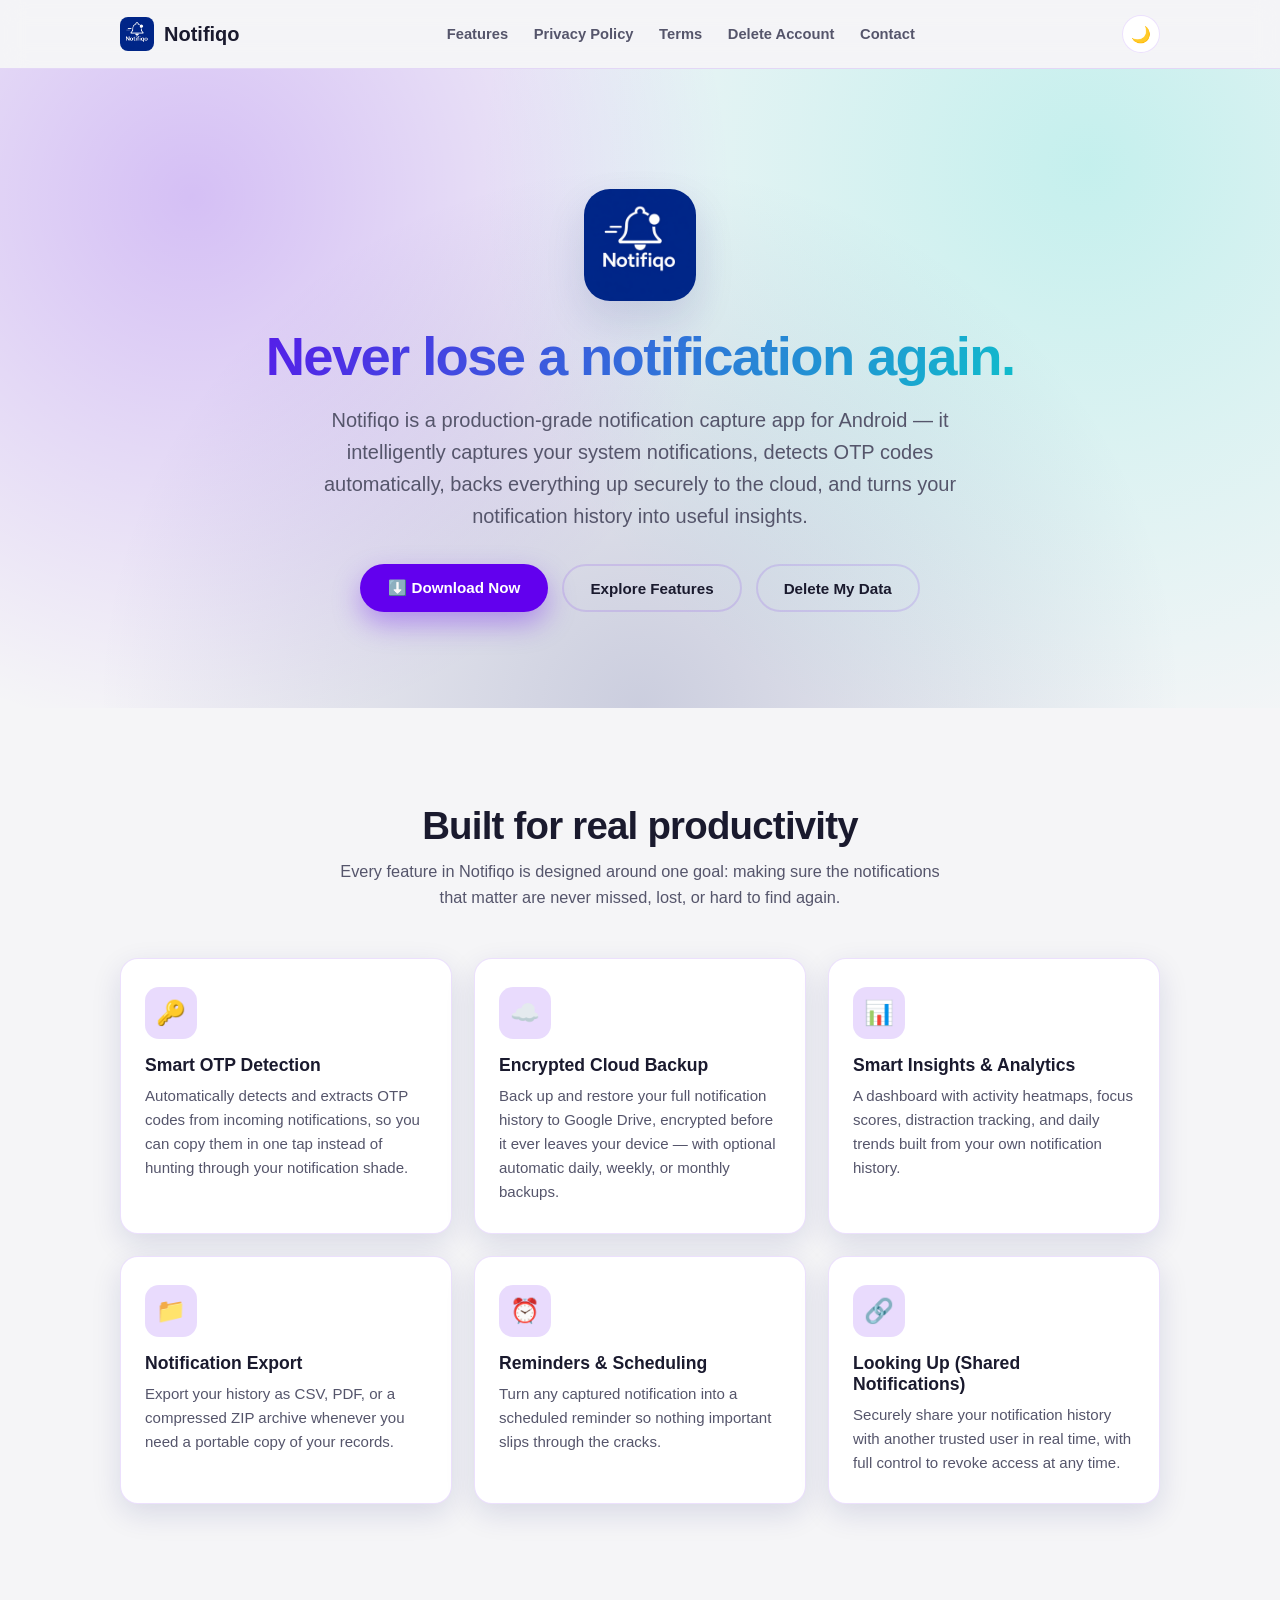
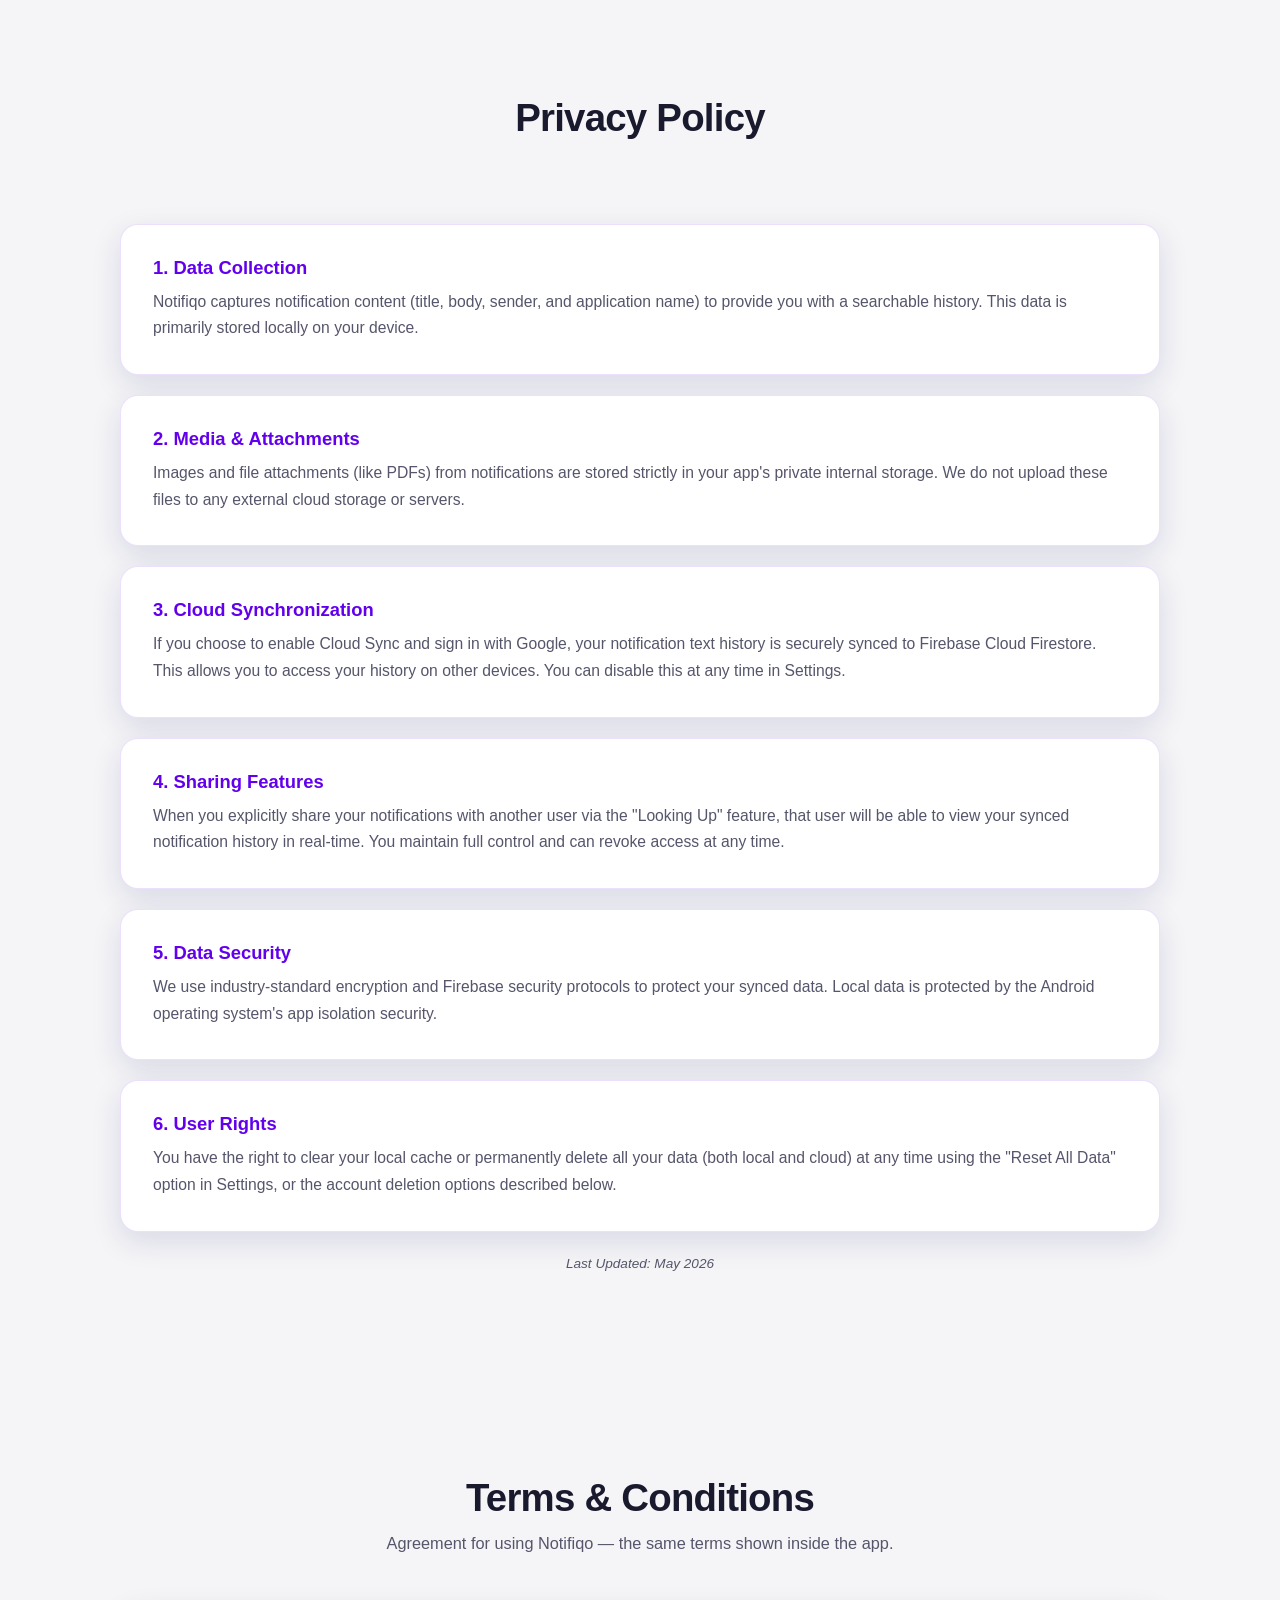
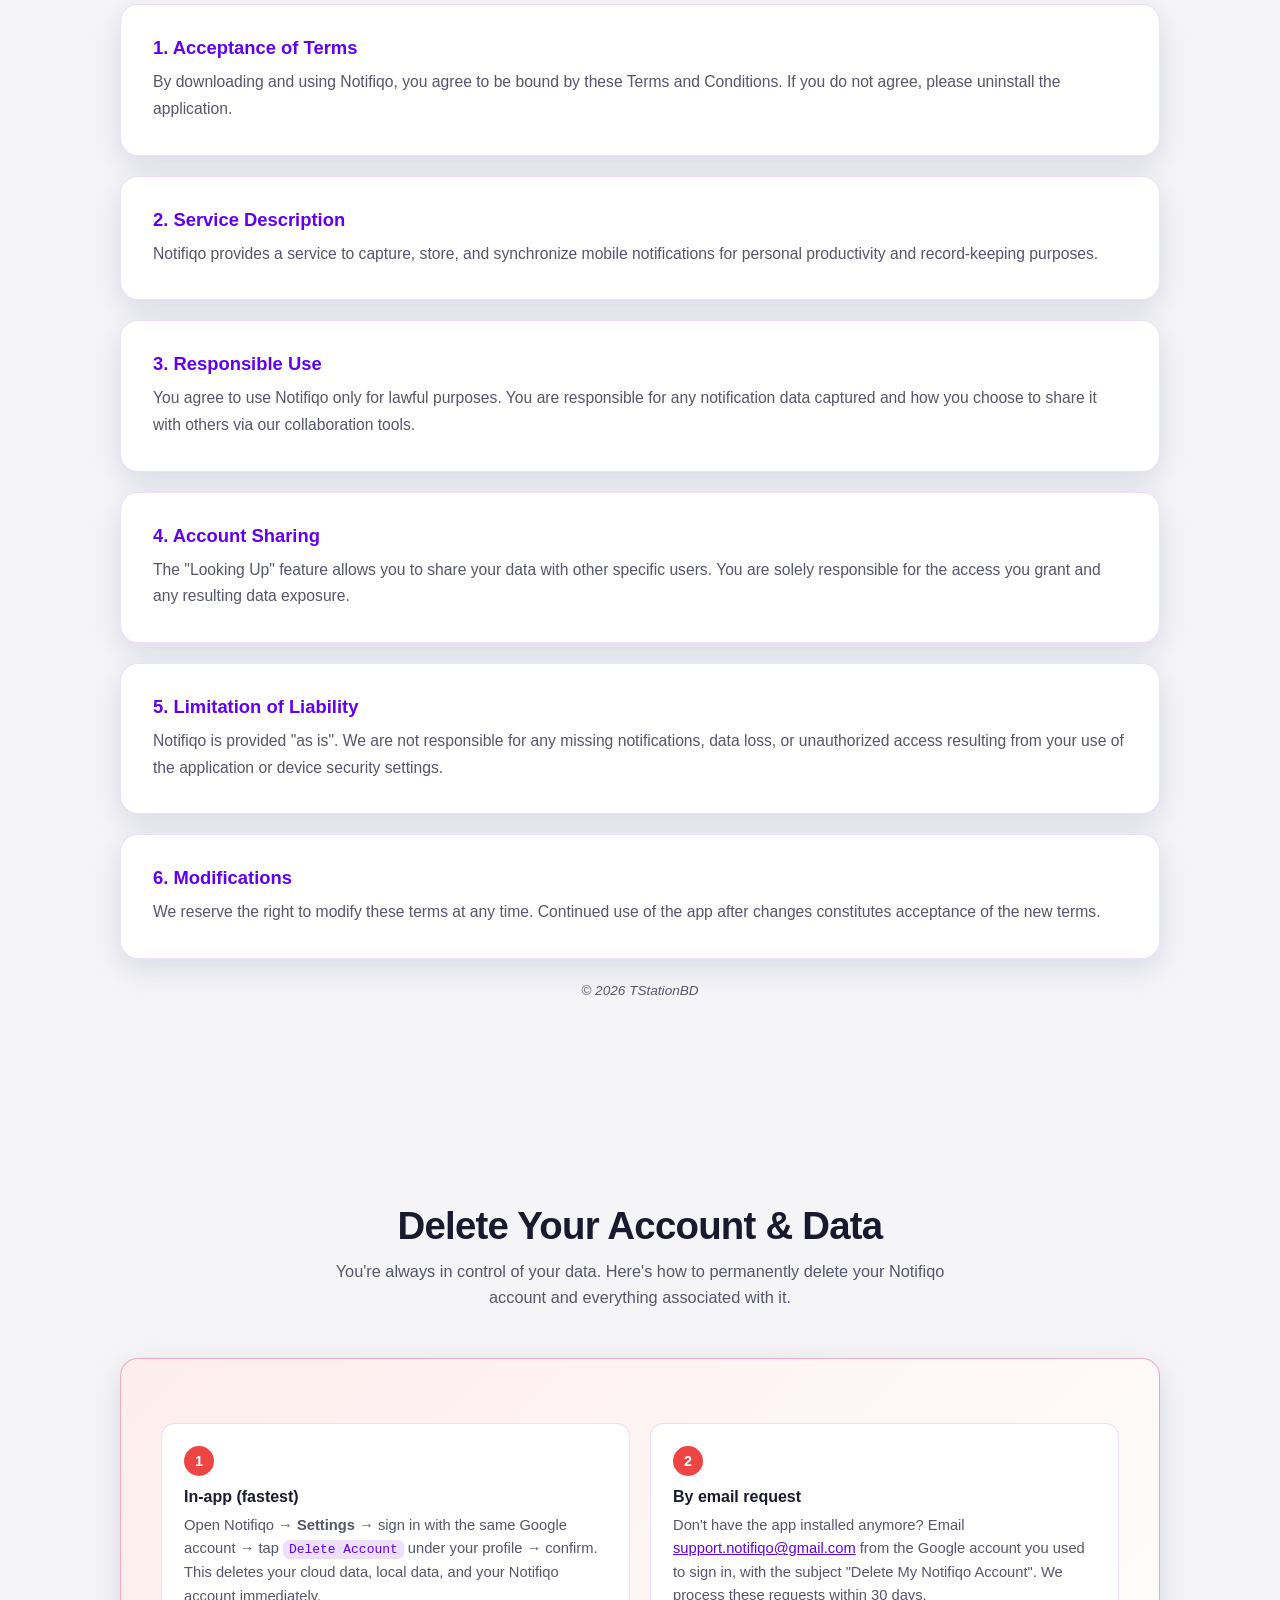
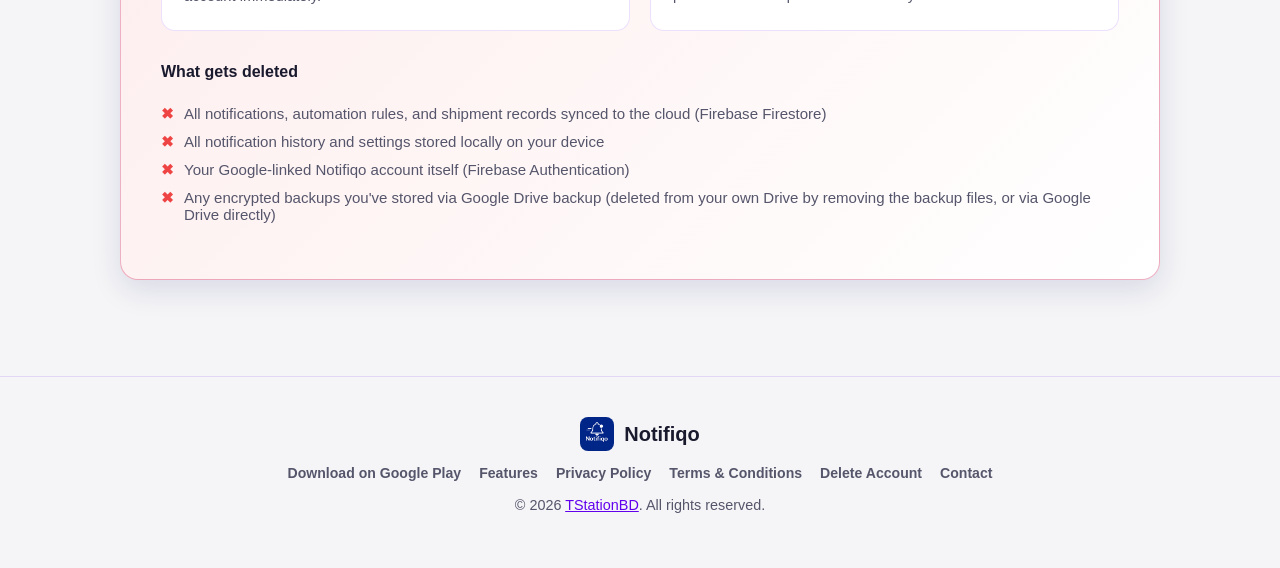
==== index.html @ 1f95ed5d "up" ====
<!DOCTYPE html>
<html lang="en">
<head>
  <meta charset="UTF-8" />
  <meta name="viewport" content="width=device-width, initial-scale=1.0" />
  <title>Notifiqo — Smart Notification Capture &amp; Backup</title>
  <meta name="description" content="Notifiqo is a production-grade notification capture app with smart OTP detection, encrypted cloud backup, and productivity insights." />
  <link rel="icon" href="assets/logo.png" type="image/png" />
  <link rel="stylesheet" href="style.css" />
</head>
<body>

  <header class="site-header">
    <div class="container">
      <a href="#top" class="brand">
        <img src="assets/logo.png" alt="Notifiqo logo" />
        <span>Notifiqo</span>
      </a>
      <nav>
        <ul class="nav-links">
          <li><a href="#features">Features</a></li>
          <li><a href="#privacy">Privacy Policy</a></li>
          <li><a href="#terms">Terms</a></li>
          <li><a href="#delete-account">Delete Account</a></li>
          <li><a href="#contact">Contact</a></li>
        </ul>
      </nav>
      <button id="theme-toggle" class="theme-toggle" aria-label="Toggle dark mode">🌙</button>
    </div>
  </header>

  <main id="top">

    <section class="hero">
      <div class="hero-bg"></div>
      <div class="container">
        <img src="assets/logo.png" alt="Notifiqo" class="hero-logo" />
        <h1>Never lose a notification again.</h1>
        <p class="tagline">
          Notifiqo is a production-grade notification capture app for Android — it intelligently
          captures your system notifications, detects OTP codes automatically, backs everything up
          securely to the cloud, and turns your notification history into useful insights.
        </p>
        <div class="hero-actions">
          <a href="https://play.google.com/store/apps/details?id=com.tstationbd.notifiqo" class="btn btn-primary" target="_blank" rel="noopener">⬇️ Download Now</a>
          <a href="#features" class="btn btn-outline">Explore Features</a>
          <a href="#delete-account" class="btn btn-outline">Delete My Data</a>
        </div>
      </div>
    </section>

    <section id="features">
      <div class="container">
        <h2 class="section-title reveal">Built for real productivity</h2>
        <p class="section-subtitle reveal">
          Every feature in Notifiqo is designed around one goal: making sure the notifications that
          matter are never missed, lost, or hard to find again.
        </p>

        <div class="features-grid">
          <div class="feature-card reveal">
            <div class="feature-icon">🔑</div>
            <h3>Smart OTP Detection</h3>
            <p>Automatically detects and extracts OTP codes from incoming notifications, so you can copy them in one tap instead of hunting through your notification shade.</p>
          </div>

          <div class="feature-card reveal">
            <div class="feature-icon">☁️</div>
            <h3>Encrypted Cloud Backup</h3>
            <p>Back up and restore your full notification history to Google Drive, encrypted before it ever leaves your device — with optional automatic daily, weekly, or monthly backups.</p>
          </div>

          <div class="feature-card reveal">
            <div class="feature-icon">📊</div>
            <h3>Smart Insights &amp; Analytics</h3>
            <p>A dashboard with activity heatmaps, focus scores, distraction tracking, and daily trends built from your own notification history.</p>
          </div>

          <div class="feature-card reveal">
            <div class="feature-icon">📁</div>
            <h3>Notification Export</h3>
            <p>Export your history as CSV, PDF, or a compressed ZIP archive whenever you need a portable copy of your records.</p>
          </div>

          <div class="feature-card reveal">
            <div class="feature-icon">⏰</div>
            <h3>Reminders &amp; Scheduling</h3>
            <p>Turn any captured notification into a scheduled reminder so nothing important slips through the cracks.</p>
          </div>

          <div class="feature-card reveal">
            <div class="feature-icon">🔗</div>
            <h3>Looking Up (Shared Notifications)</h3>
            <p>Securely share your notification history with another trusted user in real time, with full control to revoke access at any time.</p>
          </div>
        </div>
      </div>
    </section>

    <section id="privacy">
      <div class="container">
        <h2 class="section-title reveal">Privacy Policy</h2>
        <p class="section-subtitle reveal">How we protect your data — the same policy shown inside the app.</p>

        <div class="legal-block reveal">
          <h3>1. Data Collection</h3>
          <p>Notifiqo captures notification content (title, body, sender, and application name) to provide you with a searchable history. This data is primarily stored locally on your device.</p>
        </div>

        <div class="legal-block reveal">
          <h3>2. Media &amp; Attachments</h3>
          <p>Images and file attachments (like PDFs) from notifications are stored strictly in your app's private internal storage. We do not upload these files to any external cloud storage or servers.</p>
        </div>

        <div class="legal-block reveal">
          <h3>3. Cloud Synchronization</h3>
          <p>If you choose to enable Cloud Sync and sign in with Google, your notification text history is securely synced to Firebase Cloud Firestore. This allows you to access your history on other devices. You can disable this at any time in Settings.</p>
        </div>

        <div class="legal-block reveal">
          <h3>4. Sharing Features</h3>
          <p>When you explicitly share your notifications with another user via the "Looking Up" feature, that user will be able to view your synced notification history in real-time. You maintain full control and can revoke access at any time.</p>
        </div>

        <div class="legal-block reveal">
          <h3>5. Data Security</h3>
          <p>We use industry-standard encryption and Firebase security protocols to protect your synced data. Local data is protected by the Android operating system's app isolation security.</p>
        </div>

        <div class="legal-block reveal">
          <h3>6. User Rights</h3>
          <p>You have the right to clear your local cache or permanently delete all your data (both local and cloud) at any time using the "Reset All Data" option in Settings, or the account deletion options described below.</p>
        </div>

        <p class="legal-updated reveal">Last Updated: May 2026</p>
      </div>
    </section>

    <section id="terms">
      <div class="container">
        <h2 class="section-title reveal">Terms &amp; Conditions</h2>
        <p class="section-subtitle reveal">Agreement for using Notifiqo — the same terms shown inside the app.</p>

        <div class="legal-block reveal">
          <h3>1. Acceptance of Terms</h3>
          <p>By downloading and using Notifiqo, you agree to be bound by these Terms and Conditions. If you do not agree, please uninstall the application.</p>
        </div>

        <div class="legal-block reveal">
          <h3>2. Service Description</h3>
          <p>Notifiqo provides a service to capture, store, and synchronize mobile notifications for personal productivity and record-keeping purposes.</p>
        </div>

        <div class="legal-block reveal">
          <h3>3. Responsible Use</h3>
          <p>You agree to use Notifiqo only for lawful purposes. You are responsible for any notification data captured and how you choose to share it with others via our collaboration tools.</p>
        </div>

        <div class="legal-block reveal">
          <h3>4. Account Sharing</h3>
          <p>The "Looking Up" feature allows you to share your data with other specific users. You are solely responsible for the access you grant and any resulting data exposure.</p>
        </div>

        <div class="legal-block reveal">
          <h3>5. Limitation of Liability</h3>
          <p>Notifiqo is provided "as is". We are not responsible for any missing notifications, data loss, or unauthorized access resulting from your use of the application or device security settings.</p>
        </div>

        <div class="legal-block reveal">
          <h3>6. Modifications</h3>
          <p>We reserve the right to modify these terms at any time. Continued use of the app after changes constitutes acceptance of the new terms.</p>
        </div>

        <p class="legal-updated reveal">© 2026 TStationBD</p>
      </div>
    </section>

    <section id="delete-account">
      <div class="container">
        <h2 class="section-title reveal">Delete Your Account &amp; Data</h2>
        <p class="section-subtitle reveal">
          You're always in control of your data. Here's how to permanently delete your Notifiqo
          account and everything associated with it.
        </p>

        <div class="delete-card reveal">
          <div class="delete-steps">
            <div class="delete-step">
              <span class="step-num">1</span>
              <h4>In-app (fastest)</h4>
              <p>
                Open Notifiqo → <strong>Settings</strong> → sign in with the same Google account →
                tap <code>Delete Account</code> under your profile → confirm. This deletes your
                cloud data, local data, and your Notifiqo account immediately.
              </p>
            </div>
            <div class="delete-step">
              <span class="step-num">2</span>
              <h4>By email request</h4>
              <p>
                Don't have the app installed anymore? Email
                <a href="mailto:support.notifiqo@gmail.com">support.notifiqo@gmail.com</a>
                from the Google account you used to sign in, with the subject
                "Delete My Notifiqo Account". We process these requests within 30 days.
              </p>
            </div>
          </div>

          <h4 style="margin-top: 32px;">What gets deleted</h4>
          <ul class="what-gets-deleted">
            <li>All notifications, automation rules, and shipment records synced to the cloud (Firebase Firestore)</li>
            <li>All notification history and settings stored locally on your device</li>
            <li>Your Google-linked Notifiqo account itself (Firebase Authentication)</li>
            <li>Any encrypted backups you've stored via Google Drive backup (deleted from your own Drive by removing the backup files, or via Google Drive directly)</li>
          </ul>
        </div>
      </div>
    </section>

  </main>

  <footer class="site-footer" id="contact">
    <div class="container">
      <a href="#top" class="brand">
        <img src="assets/logo.png" alt="Notifiqo logo" width="28" height="28" />
        <span>Notifiqo</span>
      </a>
      <ul class="footer-links">
        <li><a href="https://play.google.com/store/apps/details?id=com.tstationbd.notifiqo" target="_blank" rel="noopener">Download on Google Play</a></li>
        <li><a href="#features">Features</a></li>
        <li><a href="#privacy">Privacy Policy</a></li>
        <li><a href="#terms">Terms &amp; Conditions</a></li>
        <li><a href="#delete-account">Delete Account</a></li>
        <li><a href="mailto:support.notifiqo@gmail.com">Contact</a></li>
      </ul>
      <p>
        © 2026 <a href="https://tstationbd.vercel.app" target="_blank" rel="noopener">TStationBD</a>. All rights reserved.
      </p>
    </div>
  </footer>

  <script src="script.js"></script>
</body>
</html>
---- style.css ----
/* Notifiqo marketing/legal page - self-contained, no external deps */

:root {
  --primary: #6200ee;
  --primary-container: #3700b3;
  --secondary: #03dac6;
  --secondary-container: #018786;
  --navy: #0d1b6e;
  --bg: #f5f5f7;
  --surface: #ffffff;
  --text: #1a1a2e;
  --text-muted: #55556b;
  --border: rgba(98, 0, 238, 0.12);
  --shadow: rgba(13, 27, 110, 0.12);
  --danger: #ef4444;
  --success: #10b981;
  --radius: 18px;
  --max-width: 1120px;
}

:root[data-theme="dark"] {
  --primary: #bb86fc;
  --primary-container: #3700b3;
  --secondary: #03dac6;
  --bg: #121212;
  --surface: #1e1e1e;
  --text: #f0f0f5;
  --text-muted: #b8b8c8;
  --border: rgba(187, 134, 252, 0.18);
  --shadow: rgba(0, 0, 0, 0.4);
}

@media (prefers-color-scheme: dark) {
  :root:not([data-theme="light"]) {
    --primary: #bb86fc;
    --primary-container: #3700b3;
    --secondary: #03dac6;
    --bg: #121212;
    --surface: #1e1e1e;
    --text: #f0f0f5;
    --text-muted: #b8b8c8;
    --border: rgba(187, 134, 252, 0.18);
    --shadow: rgba(0, 0, 0, 0.4);
  }
}

* {
  box-sizing: border-box;
}

html {
  scroll-behavior: smooth;
}

body {
  margin: 0;
  font-family: -apple-system, BlinkMacSystemFont, "Segoe UI", Roboto, Helvetica, Arial, sans-serif;
  background: var(--bg);
  color: var(--text);
  overflow-x: hidden;
  transition: background 0.3s ease, color 0.3s ease;
}

img {
  max-width: 100%;
  display: block;
}

a {
  color: var(--primary);
}

.container {
  width: 100%;
  max-width: var(--max-width);
  margin: 0 auto;
  padding: 0 clamp(16px, 5vw, 40px);
}

/* ---------- Header ---------- */
.site-header {
  position: sticky;
  top: 0;
  z-index: 100;
  backdrop-filter: blur(12px);
  background: color-mix(in srgb, var(--bg) 82%, transparent);
  border-bottom: 1px solid var(--border);
}

.site-header .container {
  display: flex;
  align-items: center;
  justify-content: space-between;
  height: 68px;
}

.brand {
  display: flex;
  align-items: center;
  gap: 10px;
  font-weight: 800;
  font-size: clamp(1rem, 2vw, 1.25rem);
  text-decoration: none;
  color: var(--text);
}

.brand img {
  width: 34px;
  height: 34px;
  border-radius: 8px;
}

.nav-links {
  display: flex;
  gap: clamp(10px, 2vw, 26px);
  list-style: none;
  margin: 0;
  padding: 0;
}

.nav-links a {
  text-decoration: none;
  color: var(--text-muted);
  font-weight: 600;
  font-size: 0.92rem;
  transition: color 0.2s ease;
}

.nav-links a:hover {
  color: var(--primary);
}

.theme-toggle {
  border: 1px solid var(--border);
  background: var(--surface);
  color: var(--text);
  width: 38px;
  height: 38px;
  border-radius: 50%;
  cursor: pointer;
  font-size: 1rem;
  display: flex;
  align-items: center;
  justify-content: center;
  transition: transform 0.2s ease;
}

.theme-toggle:hover {
  transform: scale(1.08);
}

/* ---------- Hero ---------- */
.hero {
  position: relative;
  padding: clamp(56px, 10vw, 120px) 0 clamp(48px, 8vw, 96px);
  overflow: hidden;
  text-align: center;
}

.hero-bg {
  position: absolute;
  inset: 0;
  z-index: -1;
  background:
    radial-gradient(circle at 15% 20%, color-mix(in srgb, var(--primary) 22%, transparent), transparent 45%),
    radial-gradient(circle at 85% 15%, color-mix(in srgb, var(--secondary) 20%, transparent), transparent 50%),
    radial-gradient(circle at 50% 100%, color-mix(in srgb, var(--navy) 18%, transparent), transparent 60%);
  animation: drift 18s ease-in-out infinite alternate;
}

@keyframes drift {
  from { transform: scale(1) translate(0, 0); }
  to { transform: scale(1.08) translate(-2%, 2%); }
}

.hero-logo {
  width: clamp(80px, 12vw, 112px);
  height: clamp(80px, 12vw, 112px);
  border-radius: 26px;
  margin: 0 auto 24px;
  box-shadow: 0 18px 40px var(--shadow);
  opacity: 0;
  animation: fadeSlideUp 0.8s ease forwards;
}

.hero h1 {
  font-size: clamp(2rem, 5vw, 3.4rem);
  font-weight: 900;
  margin: 0 0 16px;
  letter-spacing: -0.03em;
  background: linear-gradient(120deg, var(--primary), var(--secondary));
  -webkit-background-clip: text;
  background-clip: text;
  color: transparent;
  opacity: 0;
  animation: fadeSlideUp 0.8s ease 0.12s forwards;
}

.hero p.tagline {
  font-size: clamp(1rem, 2vw, 1.25rem);
  color: var(--text-muted);
  max-width: 640px;
  margin: 0 auto 32px;
  line-height: 1.6;
  opacity: 0;
  animation: fadeSlideUp 0.8s ease 0.24s forwards;
}

.hero-actions {
  display: flex;
  gap: 14px;
  justify-content: center;
  flex-wrap: wrap;
  opacity: 0;
  animation: fadeSlideUp 0.8s ease 0.36s forwards;
}

.btn {
  display: inline-flex;
  align-items: center;
  gap: 8px;
  padding: 13px 26px;
  border-radius: 999px;
  font-weight: 700;
  font-size: 0.95rem;
  text-decoration: none;
  border: 2px solid transparent;
  cursor: pointer;
  transition: transform 0.2s ease, box-shadow 0.2s ease, background 0.2s ease;
}

.btn-primary {
  background: var(--primary);
  color: #fff;
  box-shadow: 0 12px 28px color-mix(in srgb, var(--primary) 35%, transparent);
}

.btn-primary:hover {
  transform: translateY(-2px);
  box-shadow: 0 16px 34px color-mix(in srgb, var(--primary) 45%, transparent);
}

.btn-outline {
  background: transparent;
  color: var(--text);
  border-color: var(--border);
}

.btn-outline:hover {
  border-color: var(--primary);
  color: var(--primary);
  transform: translateY(-2px);
}

@keyframes fadeSlideUp {
  from { opacity: 0; transform: translateY(18px); }
  to { opacity: 1; transform: translateY(0); }
}

/* ---------- Sections ---------- */
section {
  padding: clamp(48px, 8vw, 96px) 0;
}

.section-title {
  text-align: center;
  font-size: clamp(1.6rem, 3.4vw, 2.4rem);
  font-weight: 900;
  margin: 0 0 10px;
  letter-spacing: -0.02em;
}

.section-subtitle {
  text-align: center;
  color: var(--text-muted);
  max-width: 620px;
  margin: 0 auto 48px;
  font-size: 1.02rem;
  line-height: 1.6;
}

.reveal {
  opacity: 0;
  transform: translateY(26px);
  transition: opacity 0.6s ease, transform 0.6s ease;
}

.reveal.visible {
  opacity: 1;
  transform: translateY(0);
}

/* ---------- Features ---------- */
.features-grid {
  display: grid;
  grid-template-columns: repeat(auto-fit, minmax(min(100%, 260px), 1fr));
  gap: 22px;
}

.feature-card {
  background: var(--surface);
  border: 1px solid var(--border);
  border-radius: var(--radius);
  padding: 28px 24px;
  box-shadow: 0 10px 30px var(--shadow);
  transition: transform 0.25s ease, box-shadow 0.25s ease;
}

.feature-card:hover {
  transform: translateY(-6px);
  box-shadow: 0 18px 40px var(--shadow);
}

.feature-icon {
  width: 52px;
  height: 52px;
  border-radius: 14px;
  display: flex;
  align-items: center;
  justify-content: center;
  font-size: 1.5rem;
  margin-bottom: 16px;
  background: color-mix(in srgb, var(--primary) 14%, transparent);
  color: var(--primary);
}

.feature-card h3 {
  margin: 0 0 8px;
  font-size: 1.1rem;
  font-weight: 800;
}

.feature-card p {
  margin: 0;
  color: var(--text-muted);
  line-height: 1.6;
  font-size: 0.94rem;
}

/* ---------- Legal sections ---------- */
.legal-block {
  background: var(--surface);
  border: 1px solid var(--border);
  border-radius: var(--radius);
  padding: clamp(20px, 4vw, 32px);
  box-shadow: 0 10px 30px var(--shadow);
  margin-bottom: 20px;
}

.legal-block h3 {
  margin: 0 0 10px;
  font-size: 1.15rem;
  font-weight: 900;
  color: var(--primary);
}

.legal-block p {
  margin: 0;
  color: var(--text-muted);
  line-height: 1.7;
  font-size: 0.98rem;
}

.legal-updated {
  text-align: center;
  color: var(--text-muted);
  font-size: 0.85rem;
  font-style: italic;
  margin-top: 24px;
}

/* ---------- Delete account ---------- */
.delete-card {
  background: linear-gradient(135deg, color-mix(in srgb, var(--danger) 10%, var(--surface)), var(--surface));
  border: 1px solid color-mix(in srgb, var(--danger) 30%, var(--border));
  border-radius: var(--radius);
  padding: clamp(24px, 5vw, 40px);
  box-shadow: 0 10px 30px var(--shadow);
}

.delete-steps {
  display: grid;
  grid-template-columns: repeat(auto-fit, minmax(min(100%, 300px), 1fr));
  gap: 20px;
  margin-top: 24px;
}

.delete-step {
  background: var(--surface);
  border: 1px solid var(--border);
  border-radius: 14px;
  padding: 22px;
}

.delete-step .step-num {
  display: inline-flex;
  align-items: center;
  justify-content: center;
  width: 30px;
  height: 30px;
  border-radius: 50%;
  background: var(--danger);
  color: #fff;
  font-weight: 800;
  font-size: 0.9rem;
  margin-bottom: 12px;
}

.delete-step h4 {
  margin: 0 0 8px;
  font-size: 1rem;
  font-weight: 800;
}

.delete-step p {
  margin: 0;
  color: var(--text-muted);
  font-size: 0.92rem;
  line-height: 1.6;
}

.delete-step code {
  background: color-mix(in srgb, var(--primary) 12%, transparent);
  color: var(--primary);
  padding: 2px 6px;
  border-radius: 6px;
  font-size: 0.88em;
}

.what-gets-deleted {
  margin-top: 24px;
  list-style: none;
  padding: 0;
  display: grid;
  gap: 10px;
}

.what-gets-deleted li {
  display: flex;
  gap: 10px;
  align-items: flex-start;
  color: var(--text-muted);
  font-size: 0.94rem;
}

.what-gets-deleted li::before {
  content: "\2716";
  color: var(--danger);
  font-weight: 900;
  flex-shrink: 0;
}

/* ---------- Footer ---------- */
.site-footer {
  border-top: 1px solid var(--border);
  padding: 40px 0;
  text-align: center;
  color: var(--text-muted);
  font-size: 0.9rem;
}

.site-footer .brand {
  justify-content: center;
  margin-bottom: 14px;
}

.footer-links {
  display: flex;
  gap: 18px;
  justify-content: center;
  flex-wrap: wrap;
  margin-bottom: 16px;
  list-style: none;
  padding: 0;
}

.footer-links a {
  color: var(--text-muted);
  text-decoration: none;
  font-weight: 600;
  font-size: 0.88rem;
}

.footer-links a:hover {
  color: var(--primary);
}

@media (max-width: 640px) {
  .nav-links {
    display: none;
  }
}
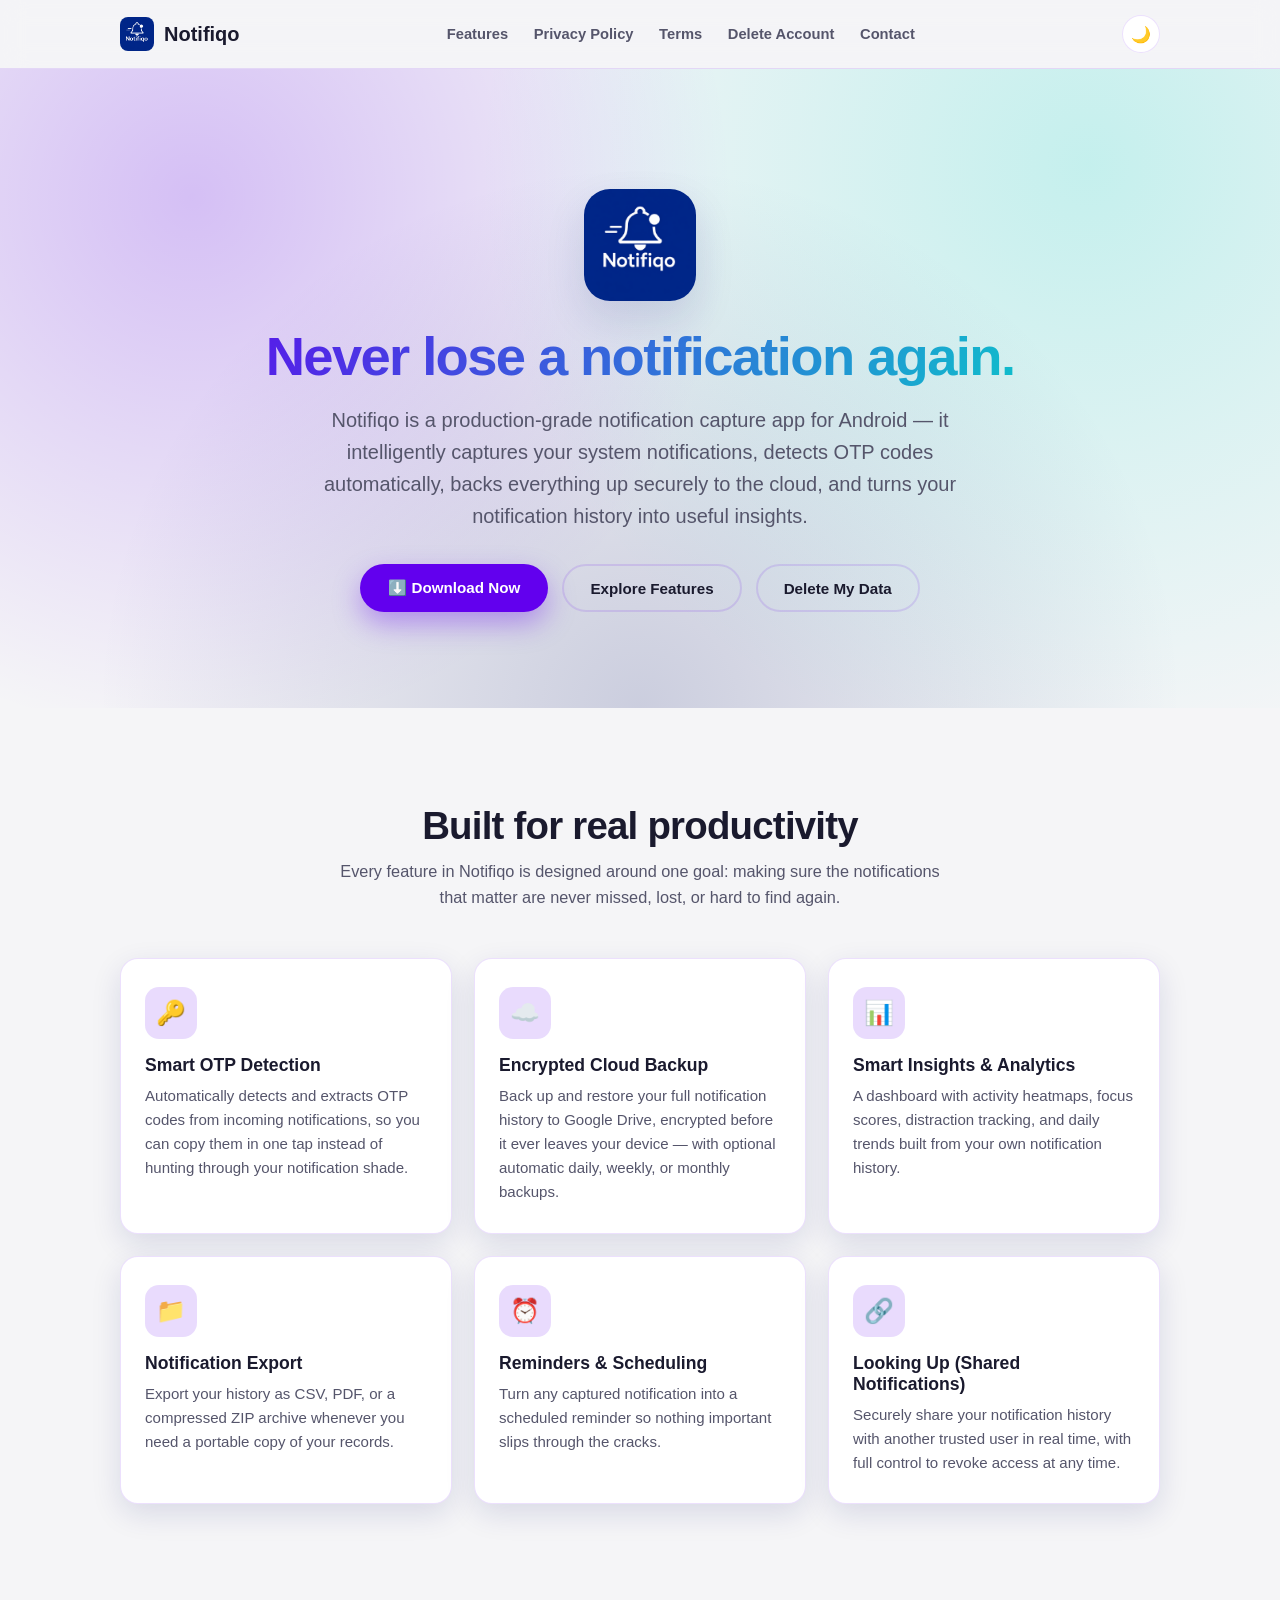
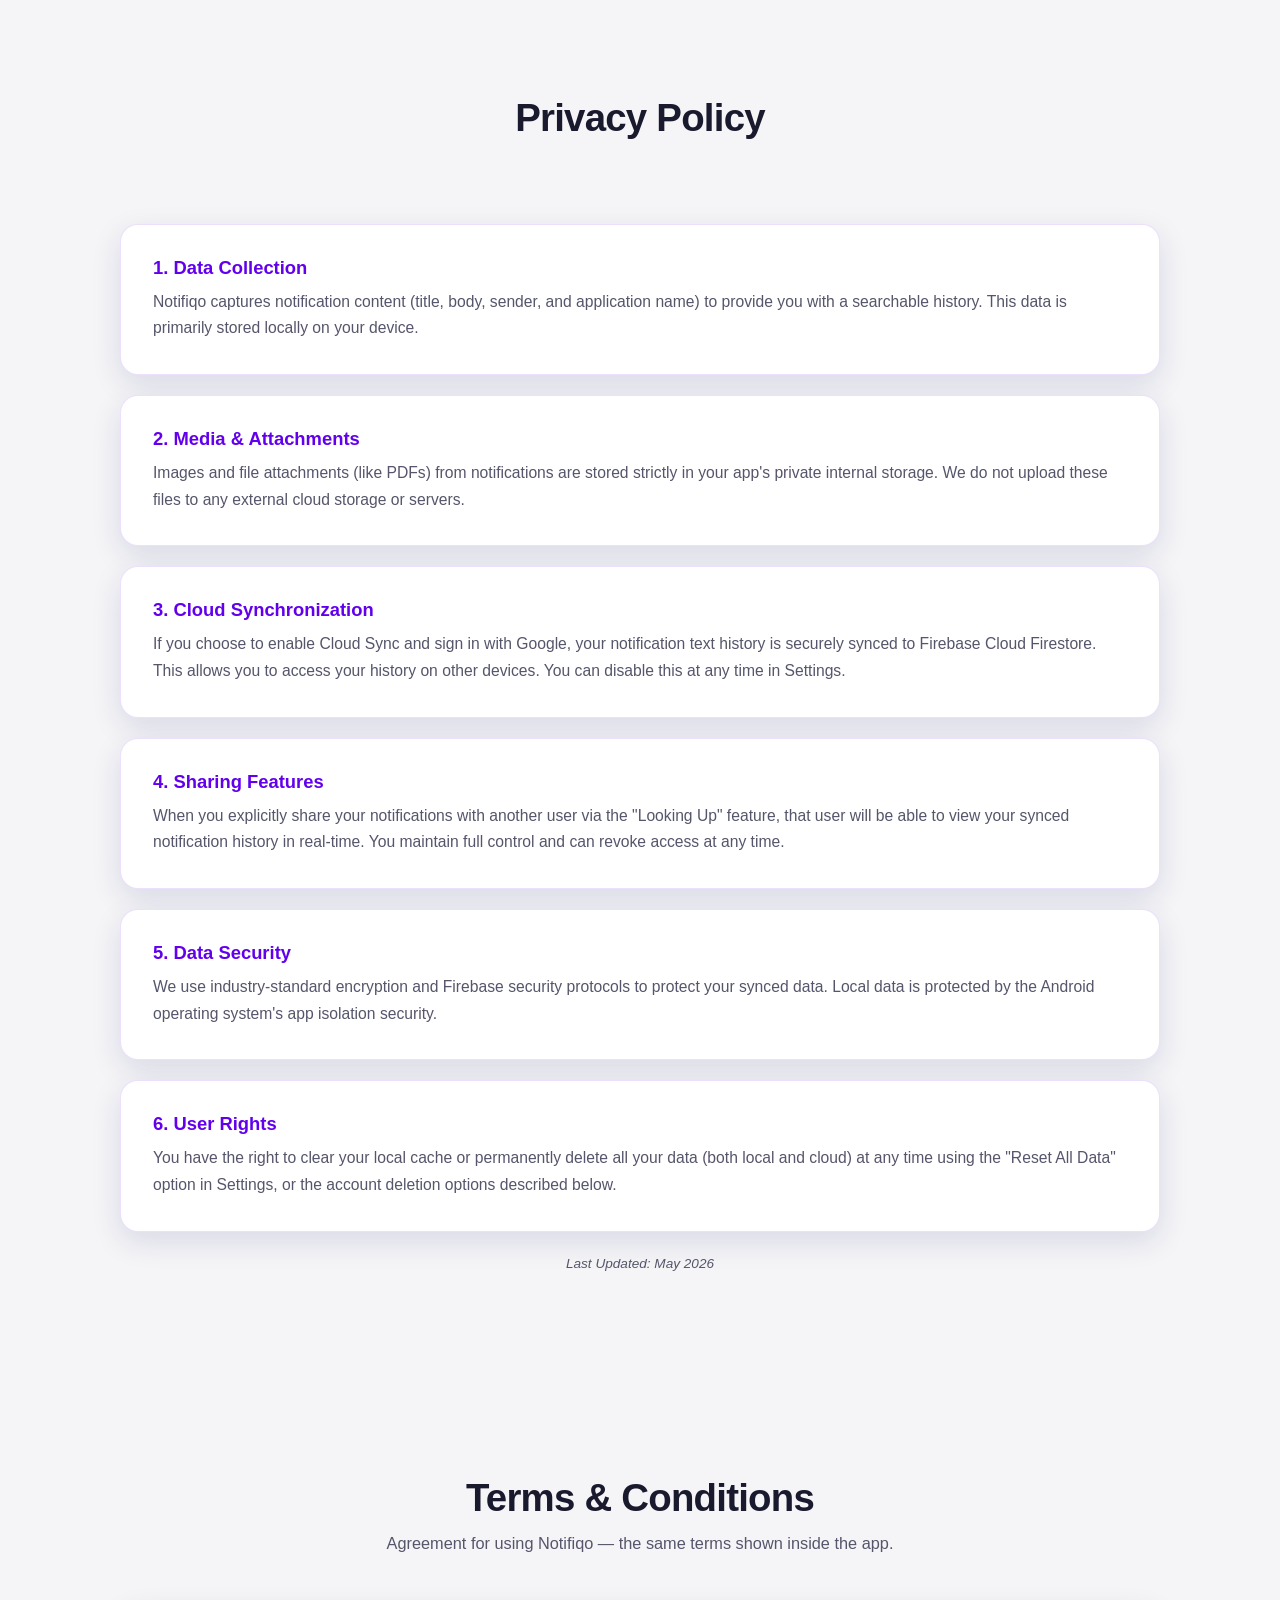
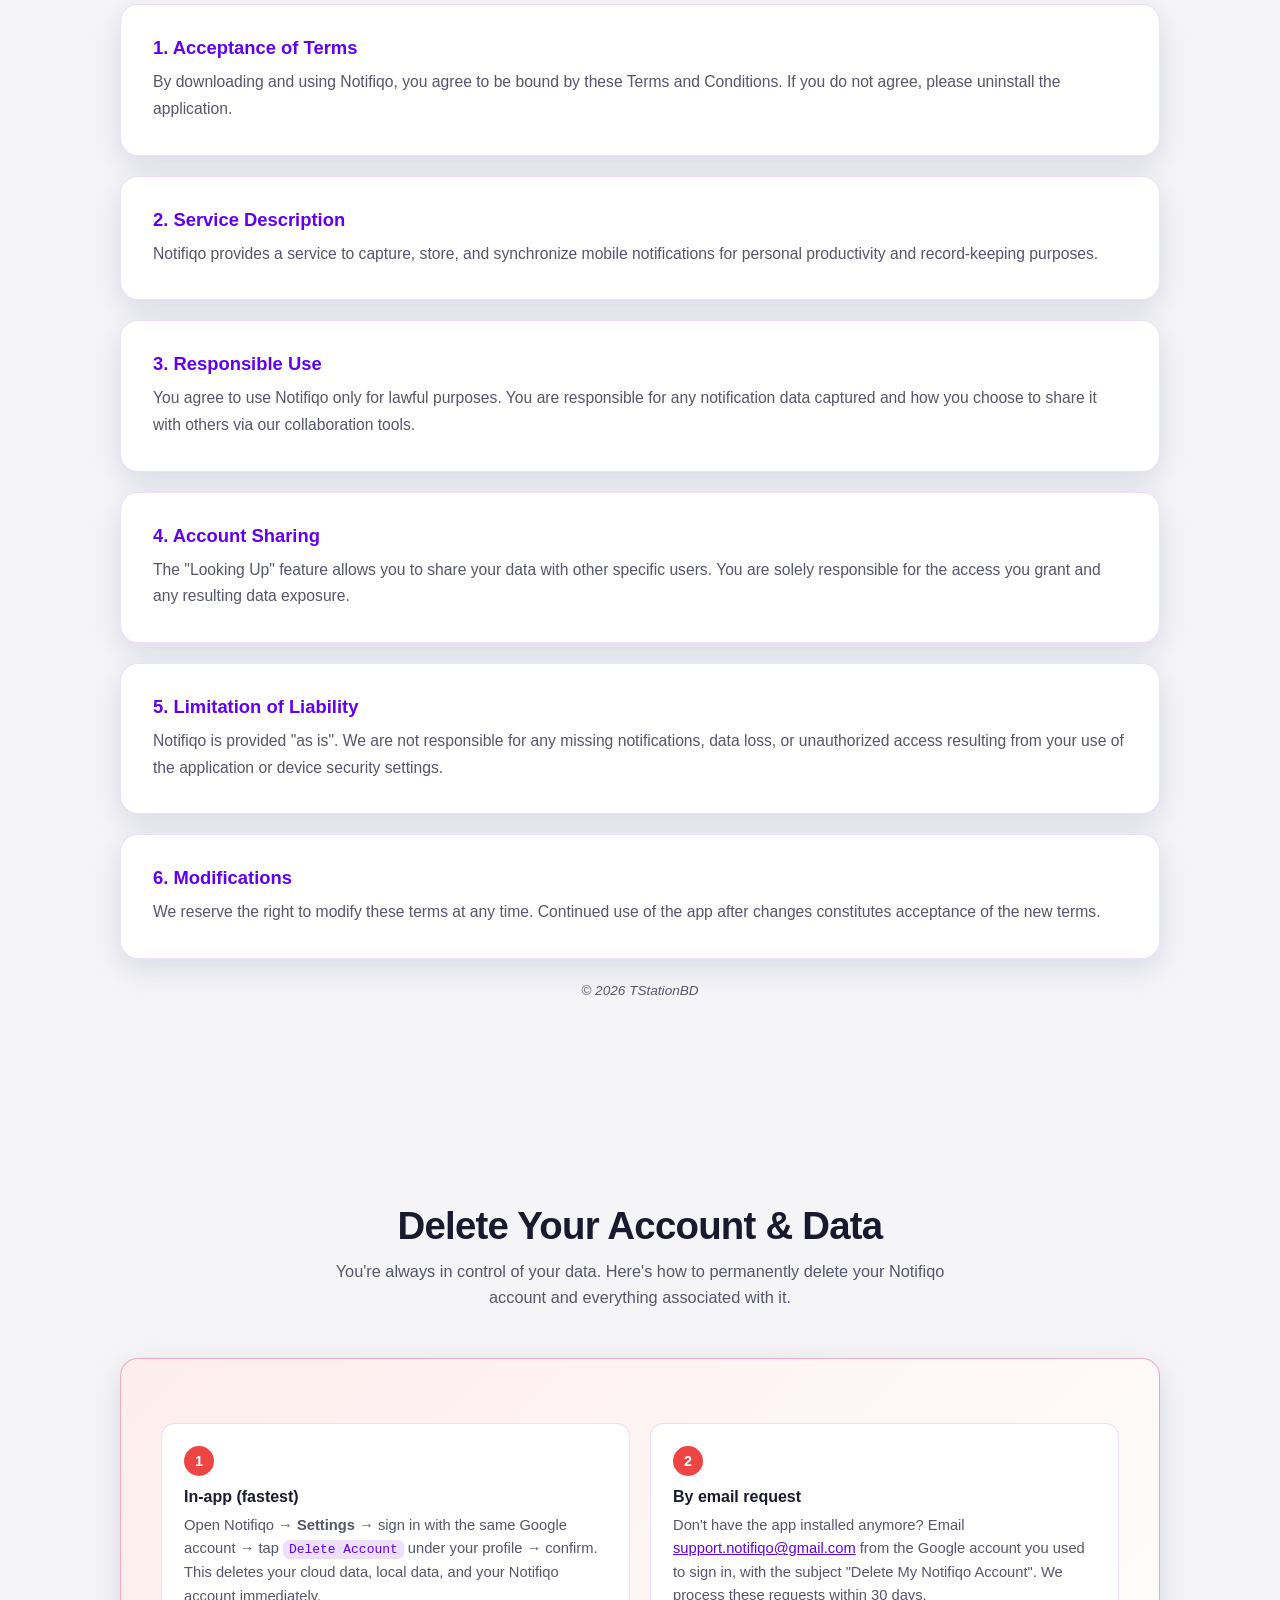
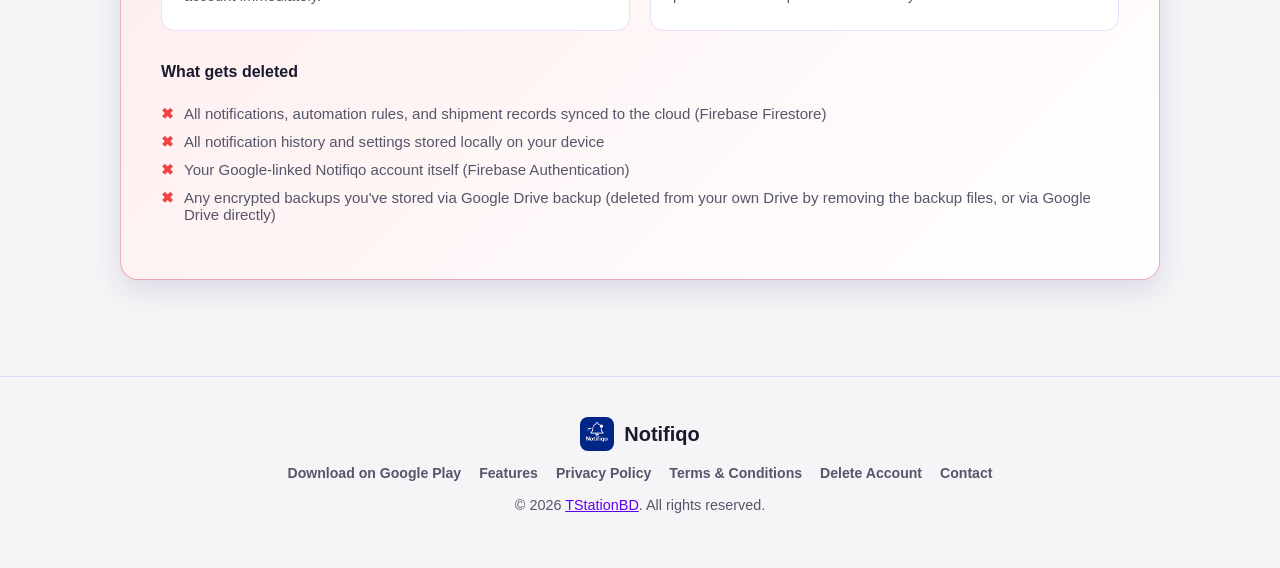
==== commit ee9d0558: "fix" ====
--- a/index.html
+++ b/index.html
@@ -5,15 +5,435 @@
   <meta name="viewport" content="width=device-width, initial-scale=1.0" />
   <title>Notifiqo — Smart Notification Capture &amp; Backup</title>
   <meta name="description" content="Notifiqo is a production-grade notification capture app with smart OTP detection, encrypted cloud backup, and productivity insights." />
-  <link rel="icon" href="assets/logo.png" type="image/png" />
-  <link rel="stylesheet" href="style.css" />
+  <link rel="icon" href="assets/logo-64.png" type="image/png" />
+  <link rel="preload" as="image" href="assets/logo-280.png" fetchpriority="high" />
+  <style>
+    /* Inlined from style.css to avoid a render-blocking external request -
+       this file is small enough that inlining beats a separate stylesheet.
+       Keep style.css in sync if you edit this block. */
+    :root {
+      --primary: #6200ee;
+      --primary-container: #3700b3;
+      --secondary: #03dac6;
+      --secondary-container: #018786;
+      --navy: #0d1b6e;
+      --bg: #f5f5f7;
+      --surface: #ffffff;
+      --text: #1a1a2e;
+      --text-muted: #55556b;
+      --border: rgba(98, 0, 238, 0.12);
+      --shadow: rgba(13, 27, 110, 0.12);
+      --danger: #ef4444;
+      --success: #10b981;
+      --radius: 18px;
+      --max-width: 1120px;
+    }
+
+    :root[data-theme="dark"] {
+      --primary: #bb86fc;
+      --primary-container: #3700b3;
+      --secondary: #03dac6;
+      --bg: #121212;
+      --surface: #1e1e1e;
+      --text: #f0f0f5;
+      --text-muted: #b8b8c8;
+      --border: rgba(187, 134, 252, 0.18);
+      --shadow: rgba(0, 0, 0, 0.4);
+    }
+
+    @media (prefers-color-scheme: dark) {
+      :root:not([data-theme="light"]) {
+        --primary: #bb86fc;
+        --primary-container: #3700b3;
+        --secondary: #03dac6;
+        --bg: #121212;
+        --surface: #1e1e1e;
+        --text: #f0f0f5;
+        --text-muted: #b8b8c8;
+        --border: rgba(187, 134, 252, 0.18);
+        --shadow: rgba(0, 0, 0, 0.4);
+      }
+    }
+
+    * { box-sizing: border-box; }
+    html { scroll-behavior: smooth; }
+
+    body {
+      margin: 0;
+      font-family: -apple-system, BlinkMacSystemFont, "Segoe UI", Roboto, Helvetica, Arial, sans-serif;
+      background: var(--bg);
+      color: var(--text);
+      overflow-x: hidden;
+      transition: background 0.3s ease, color 0.3s ease;
+    }
+
+    img { max-width: 100%; display: block; }
+    a { color: var(--primary); }
+
+    .container {
+      width: 100%;
+      max-width: var(--max-width);
+      margin: 0 auto;
+      padding: 0 clamp(16px, 5vw, 40px);
+    }
+
+    .site-header {
+      position: sticky;
+      top: 0;
+      z-index: 100;
+      backdrop-filter: blur(12px);
+      background: color-mix(in srgb, var(--bg) 82%, transparent);
+      border-bottom: 1px solid var(--border);
+    }
+
+    .site-header .container {
+      display: flex;
+      align-items: center;
+      justify-content: space-between;
+      height: 68px;
+    }
+
+    .brand {
+      display: flex;
+      align-items: center;
+      gap: 10px;
+      font-weight: 800;
+      font-size: clamp(1rem, 2vw, 1.25rem);
+      text-decoration: none;
+      color: var(--text);
+    }
+
+    .brand img { width: 34px; height: 34px; border-radius: 8px; }
+
+    .nav-links {
+      display: flex;
+      gap: clamp(10px, 2vw, 26px);
+      list-style: none;
+      margin: 0;
+      padding: 0;
+    }
+
+    .nav-links a {
+      text-decoration: none;
+      color: var(--text-muted);
+      font-weight: 600;
+      font-size: 0.92rem;
+      transition: color 0.2s ease;
+    }
+
+    .nav-links a:hover { color: var(--primary); }
+
+    .theme-toggle {
+      border: 1px solid var(--border);
+      background: var(--surface);
+      color: var(--text);
+      width: 38px;
+      height: 38px;
+      border-radius: 50%;
+      cursor: pointer;
+      font-size: 1rem;
+      display: flex;
+      align-items: center;
+      justify-content: center;
+      transition: transform 0.2s ease;
+    }
+
+    .theme-toggle:hover { transform: scale(1.08); }
+
+    .hero {
+      position: relative;
+      padding: clamp(56px, 10vw, 120px) 0 clamp(48px, 8vw, 96px);
+      overflow: hidden;
+      text-align: center;
+    }
+
+    .hero-bg {
+      position: absolute;
+      inset: 0;
+      z-index: -1;
+      background:
+        radial-gradient(circle at 15% 20%, color-mix(in srgb, var(--primary) 22%, transparent), transparent 45%),
+        radial-gradient(circle at 85% 15%, color-mix(in srgb, var(--secondary) 20%, transparent), transparent 50%),
+        radial-gradient(circle at 50% 100%, color-mix(in srgb, var(--navy) 18%, transparent), transparent 60%);
+      animation: drift 18s ease-in-out infinite alternate;
+    }
+
+    @keyframes drift {
+      from { transform: scale(1) translate(0, 0); }
+      to { transform: scale(1.08) translate(-2%, 2%); }
+    }
+
+    .hero-logo {
+      width: clamp(80px, 12vw, 112px);
+      height: clamp(80px, 12vw, 112px);
+      border-radius: 26px;
+      margin: 0 auto 24px;
+      box-shadow: 0 18px 40px var(--shadow);
+      opacity: 0;
+      animation: fadeSlideUp 0.8s ease forwards;
+    }
+
+    .hero h1 {
+      font-size: clamp(2rem, 5vw, 3.4rem);
+      font-weight: 900;
+      margin: 0 0 16px;
+      letter-spacing: -0.03em;
+      background: linear-gradient(120deg, var(--primary), var(--secondary));
+      -webkit-background-clip: text;
+      background-clip: text;
+      color: transparent;
+      opacity: 0;
+      animation: fadeSlideUp 0.8s ease 0.12s forwards;
+    }
+
+    .hero p.tagline {
+      font-size: clamp(1rem, 2vw, 1.25rem);
+      color: var(--text-muted);
+      max-width: 640px;
+      margin: 0 auto 32px;
+      line-height: 1.6;
+      opacity: 0;
+      animation: fadeSlideUp 0.8s ease 0.24s forwards;
+    }
+
+    .hero-actions {
+      display: flex;
+      gap: 14px;
+      justify-content: center;
+      flex-wrap: wrap;
+      opacity: 0;
+      animation: fadeSlideUp 0.8s ease 0.36s forwards;
+    }
+
+    .btn {
+      display: inline-flex;
+      align-items: center;
+      gap: 8px;
+      padding: 13px 26px;
+      border-radius: 999px;
+      font-weight: 700;
+      font-size: 0.95rem;
+      text-decoration: none;
+      border: 2px solid transparent;
+      cursor: pointer;
+      transition: transform 0.2s ease, box-shadow 0.2s ease, background 0.2s ease;
+    }
+
+    .btn-primary {
+      background: var(--primary);
+      color: #fff;
+      box-shadow: 0 12px 28px color-mix(in srgb, var(--primary) 35%, transparent);
+    }
+
+    .btn-primary:hover {
+      transform: translateY(-2px);
+      box-shadow: 0 16px 34px color-mix(in srgb, var(--primary) 45%, transparent);
+    }
+
+    .btn-outline {
+      background: transparent;
+      color: var(--text);
+      border-color: var(--border);
+    }
+
+    .btn-outline:hover {
+      border-color: var(--primary);
+      color: var(--primary);
+      transform: translateY(-2px);
+    }
+
+    @keyframes fadeSlideUp {
+      from { opacity: 0; transform: translateY(18px); }
+      to { opacity: 1; transform: translateY(0); }
+    }
+
+    section { padding: clamp(48px, 8vw, 96px) 0; }
+
+    .section-title {
+      text-align: center;
+      font-size: clamp(1.6rem, 3.4vw, 2.4rem);
+      font-weight: 900;
+      margin: 0 0 10px;
+      letter-spacing: -0.02em;
+    }
+
+    .section-subtitle {
+      text-align: center;
+      color: var(--text-muted);
+      max-width: 620px;
+      margin: 0 auto 48px;
+      font-size: 1.02rem;
+      line-height: 1.6;
+    }
+
+    .reveal {
+      opacity: 0;
+      transform: translateY(26px);
+      transition: opacity 0.6s ease, transform 0.6s ease;
+    }
+
+    .reveal.visible { opacity: 1; transform: translateY(0); }
+
+    .features-grid {
+      display: grid;
+      grid-template-columns: repeat(auto-fit, minmax(min(100%, 260px), 1fr));
+      gap: 22px;
+    }
+
+    .feature-card {
+      background: var(--surface);
+      border: 1px solid var(--border);
+      border-radius: var(--radius);
+      padding: 28px 24px;
+      box-shadow: 0 10px 30px var(--shadow);
+      transition: transform 0.25s ease, box-shadow 0.25s ease;
+    }
+
+    .feature-card:hover {
+      transform: translateY(-6px);
+      box-shadow: 0 18px 40px var(--shadow);
+    }
+
+    .feature-icon {
+      width: 52px;
+      height: 52px;
+      border-radius: 14px;
+      display: flex;
+      align-items: center;
+      justify-content: center;
+      font-size: 1.5rem;
+      margin-bottom: 16px;
+      background: color-mix(in srgb, var(--primary) 14%, transparent);
+      color: var(--primary);
+    }
+
+    .feature-card h3 { margin: 0 0 8px; font-size: 1.1rem; font-weight: 800; }
+    .feature-card p { margin: 0; color: var(--text-muted); line-height: 1.6; font-size: 0.94rem; }
+
+    .legal-block {
+      background: var(--surface);
+      border: 1px solid var(--border);
+      border-radius: var(--radius);
+      padding: clamp(20px, 4vw, 32px);
+      box-shadow: 0 10px 30px var(--shadow);
+      margin-bottom: 20px;
+    }
+
+    .legal-block h3 { margin: 0 0 10px; font-size: 1.15rem; font-weight: 900; color: var(--primary); }
+    .legal-block p { margin: 0; color: var(--text-muted); line-height: 1.7; font-size: 0.98rem; }
+
+    .legal-updated {
+      text-align: center;
+      color: var(--text-muted);
+      font-size: 0.85rem;
+      font-style: italic;
+      margin-top: 24px;
+    }
+
+    .delete-card {
+      background: linear-gradient(135deg, color-mix(in srgb, var(--danger) 10%, var(--surface)), var(--surface));
+      border: 1px solid color-mix(in srgb, var(--danger) 30%, var(--border));
+      border-radius: var(--radius);
+      padding: clamp(24px, 5vw, 40px);
+      box-shadow: 0 10px 30px var(--shadow);
+    }
+
+    .delete-steps {
+      display: grid;
+      grid-template-columns: repeat(auto-fit, minmax(min(100%, 300px), 1fr));
+      gap: 20px;
+      margin-top: 24px;
+    }
+
+    .delete-step {
+      background: var(--surface);
+      border: 1px solid var(--border);
+      border-radius: 14px;
+      padding: 22px;
+    }
+
+    .delete-step .step-num {
+      display: inline-flex;
+      align-items: center;
+      justify-content: center;
+      width: 30px;
+      height: 30px;
+      border-radius: 50%;
+      background: var(--danger);
+      color: #fff;
+      font-weight: 800;
+      font-size: 0.9rem;
+      margin-bottom: 12px;
+    }
+
+    .delete-step h4 { margin: 0 0 8px; font-size: 1rem; font-weight: 800; }
+    .delete-step p { margin: 0; color: var(--text-muted); font-size: 0.92rem; line-height: 1.6; }
+
+    .delete-step code {
+      background: color-mix(in srgb, var(--primary) 12%, transparent);
+      color: var(--primary);
+      padding: 2px 6px;
+      border-radius: 6px;
+      font-size: 0.88em;
+    }
+
+    .what-gets-deleted {
+      margin-top: 24px;
+      list-style: none;
+      padding: 0;
+      display: grid;
+      gap: 10px;
+    }
+
+    .what-gets-deleted li {
+      display: flex;
+      gap: 10px;
+      align-items: flex-start;
+      color: var(--text-muted);
+      font-size: 0.94rem;
+    }
+
+    .what-gets-deleted li::before {
+      content: "\2716";
+      color: var(--danger);
+      font-weight: 900;
+      flex-shrink: 0;
+    }
+
+    .site-footer {
+      border-top: 1px solid var(--border);
+      padding: 40px 0;
+      text-align: center;
+      color: var(--text-muted);
+      font-size: 0.9rem;
+    }
+
+    .site-footer .brand { justify-content: center; margin-bottom: 14px; }
+
+    .footer-links {
+      display: flex;
+      gap: 18px;
+      justify-content: center;
+      flex-wrap: wrap;
+      margin-bottom: 16px;
+      list-style: none;
+      padding: 0;
+    }
+
+    .footer-links a { color: var(--text-muted); text-decoration: none; font-weight: 600; font-size: 0.88rem; }
+    .footer-links a:hover { color: var(--primary); }
+
+    @media (max-width: 640px) {
+      .nav-links { display: none; }
+    }
+  </style>
 </head>
 <body>
 
   <header class="site-header">
     <div class="container">
       <a href="#top" class="brand">
-        <img src="assets/logo.png" alt="Notifiqo logo" />
+        <img src="assets/logo-64.png" alt="Notifiqo logo" width="34" height="34" />
         <span>Notifiqo</span>
       </a>
       <nav>
@@ -34,7 +454,7 @@
     <section class="hero">
       <div class="hero-bg"></div>
       <div class="container">
-        <img src="assets/logo.png" alt="Notifiqo" class="hero-logo" />
+        <img src="assets/logo-280.png" alt="Notifiqo" class="hero-logo" width="140" height="140" fetchpriority="high" />
         <h1>Never lose a notification again.</h1>
         <p class="tagline">
           Notifiqo is a production-grade notification capture app for Android — it intelligently
@@ -222,7 +642,7 @@
   <footer class="site-footer" id="contact">
     <div class="container">
       <a href="#top" class="brand">
-        <img src="assets/logo.png" alt="Notifiqo logo" width="28" height="28" />
+        <img src="assets/logo-64.png" alt="Notifiqo logo" width="28" height="28" />
         <span>Notifiqo</span>
       </a>
       <ul class="footer-links">
@@ -239,6 +659,6 @@
     </div>
   </footer>
 
-  <script src="script.js"></script>
+  <script src="script.js" defer></script>
 </body>
 </html>
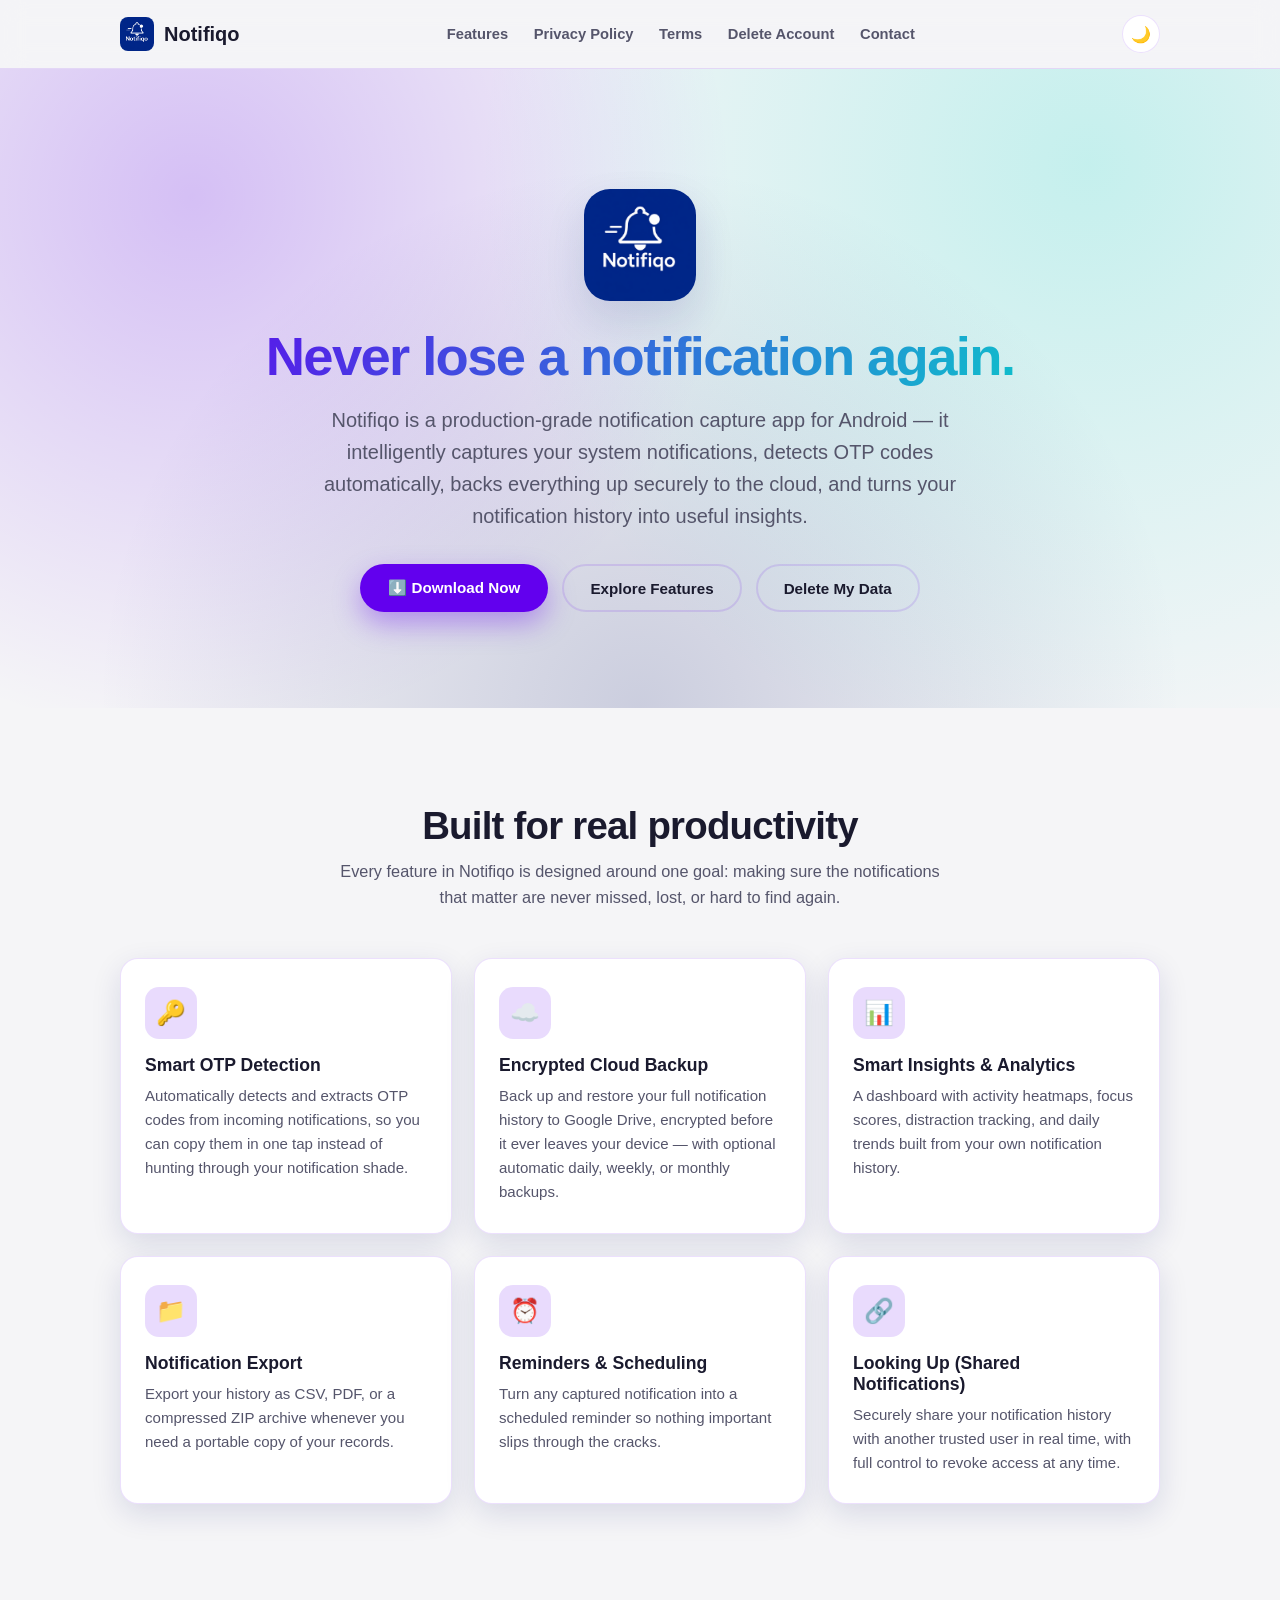
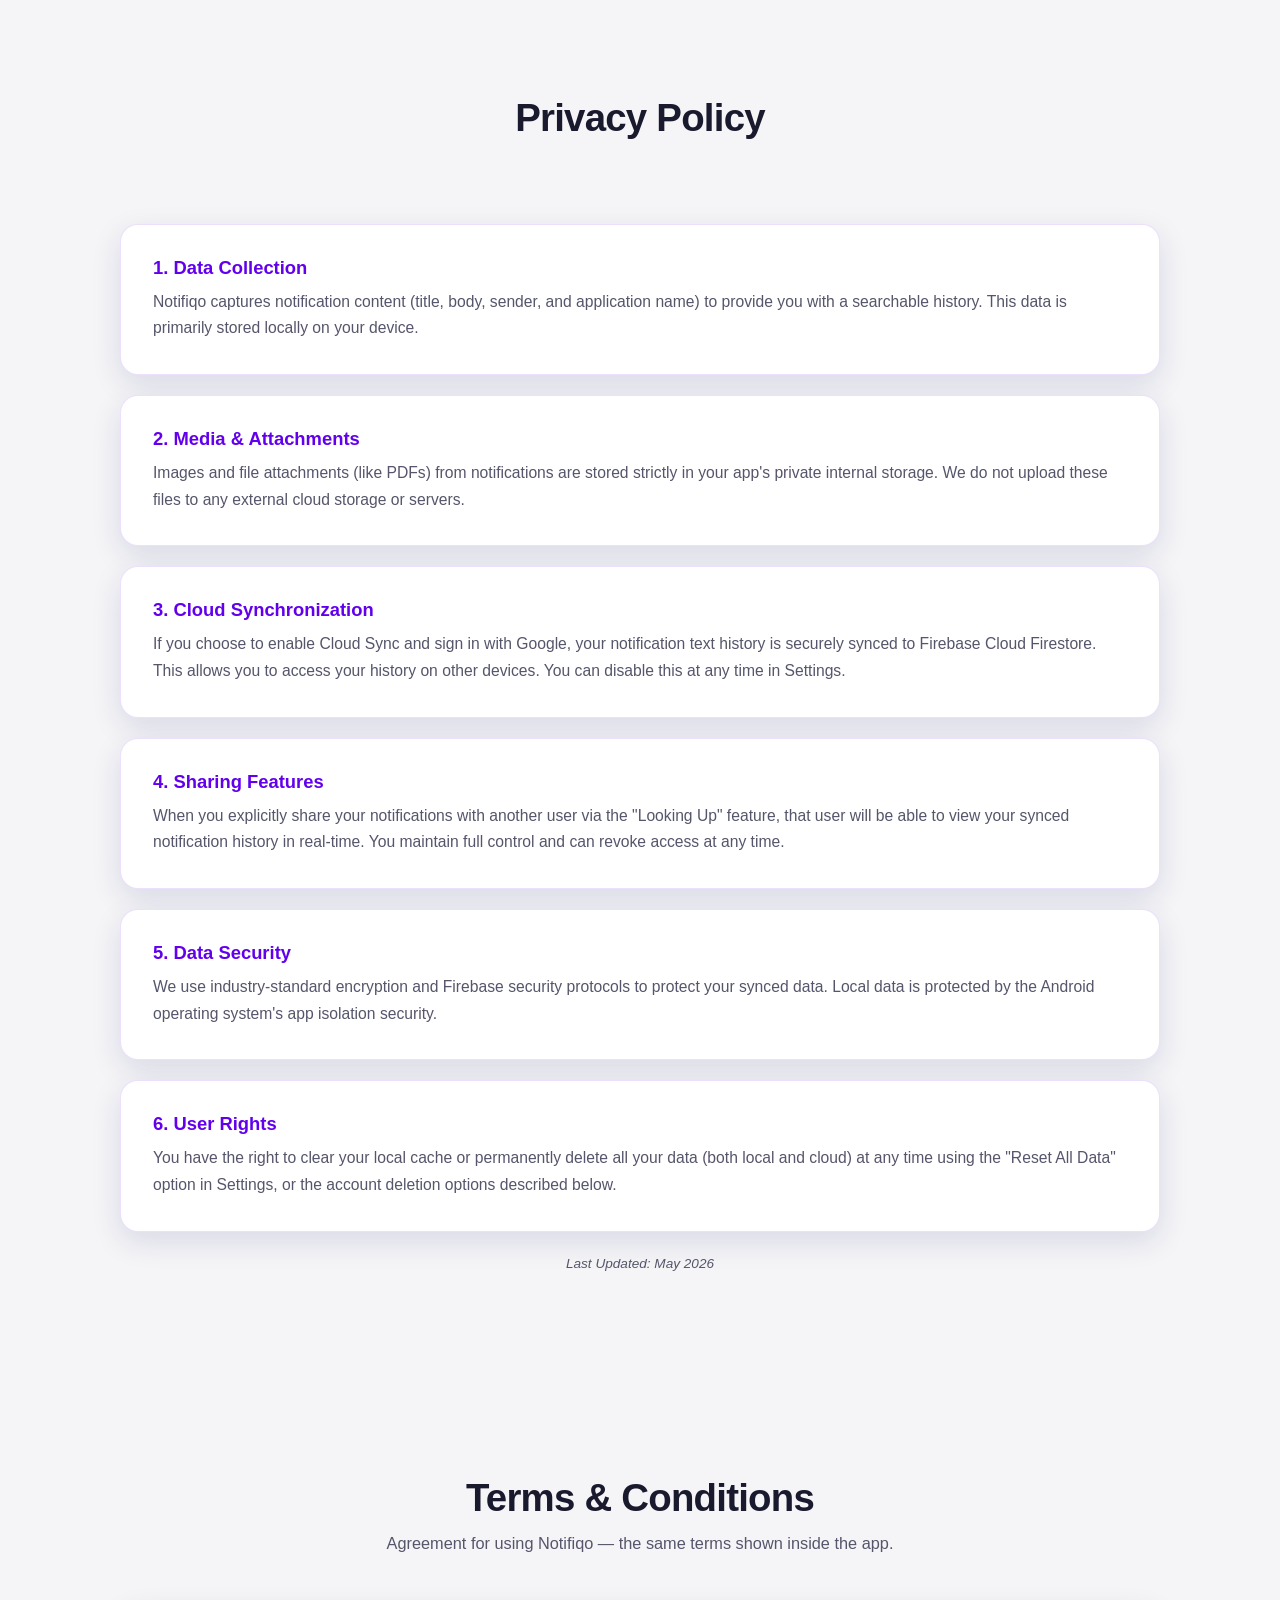
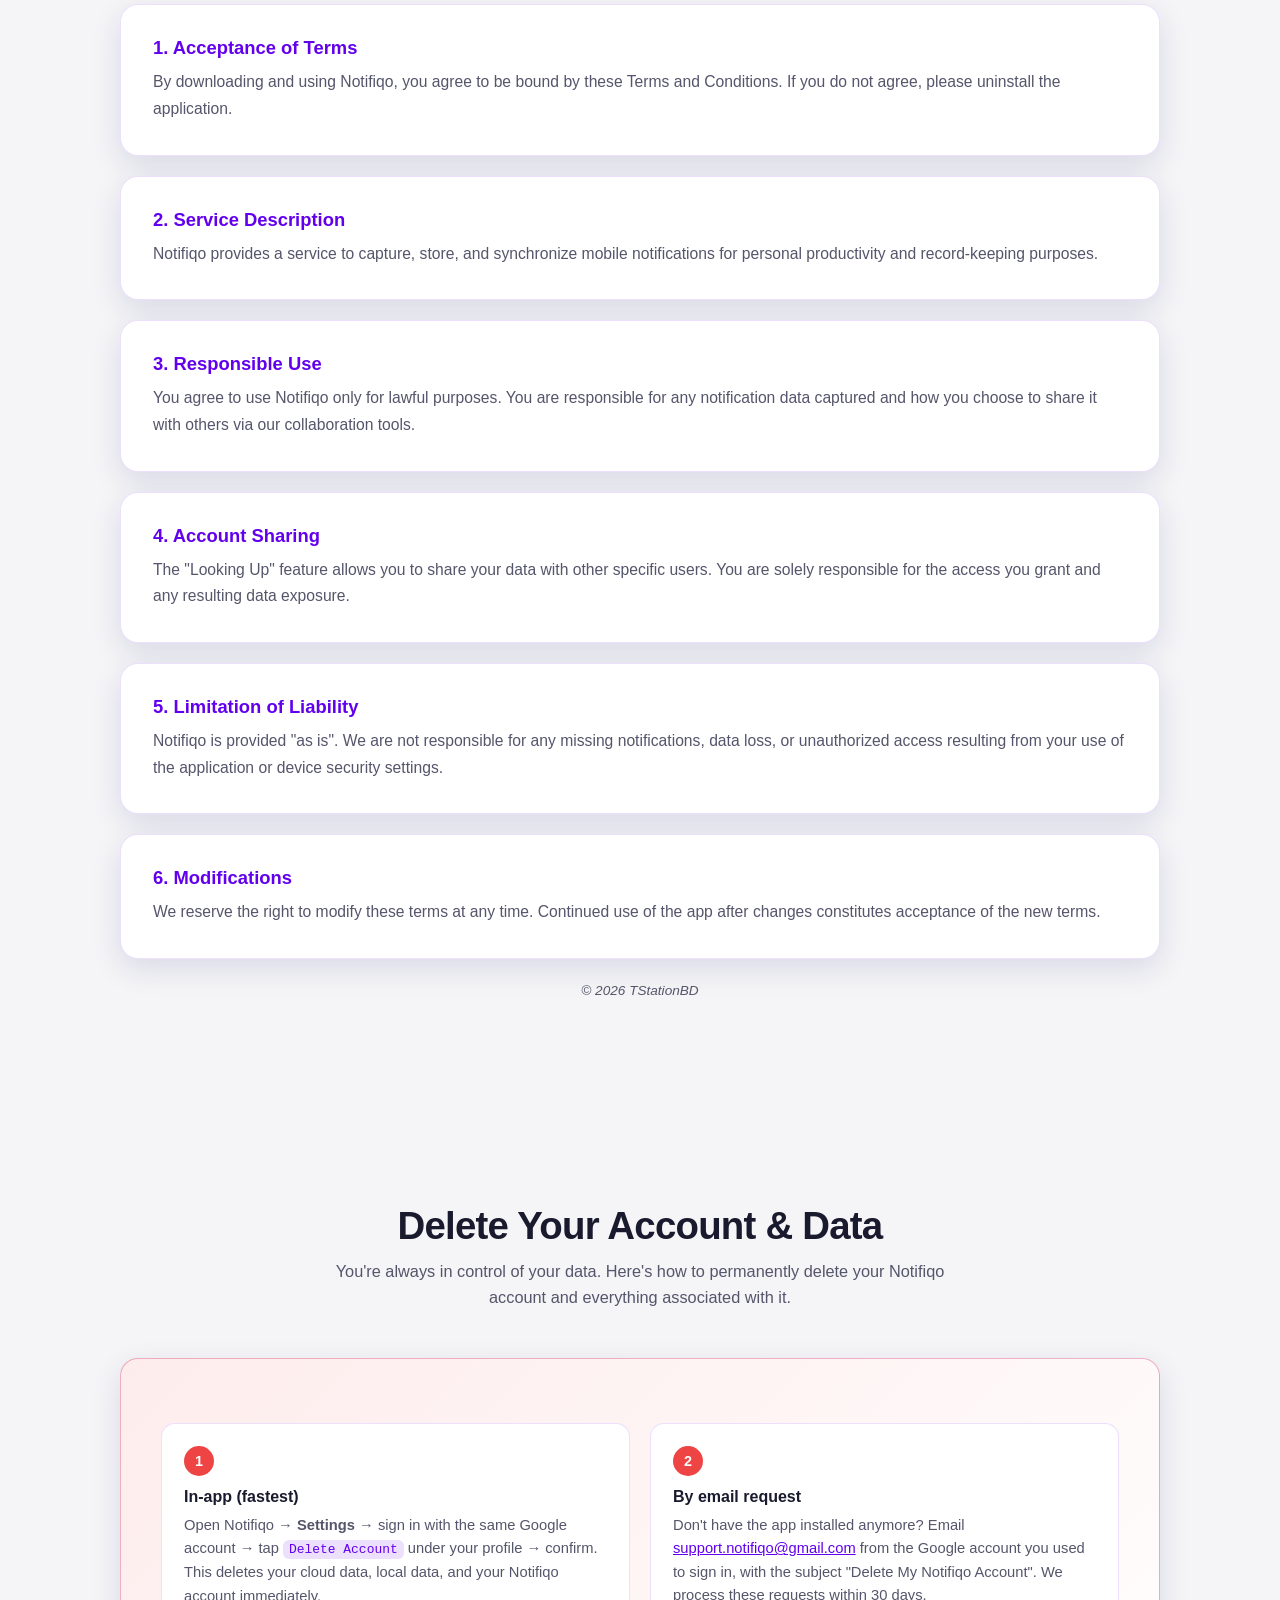
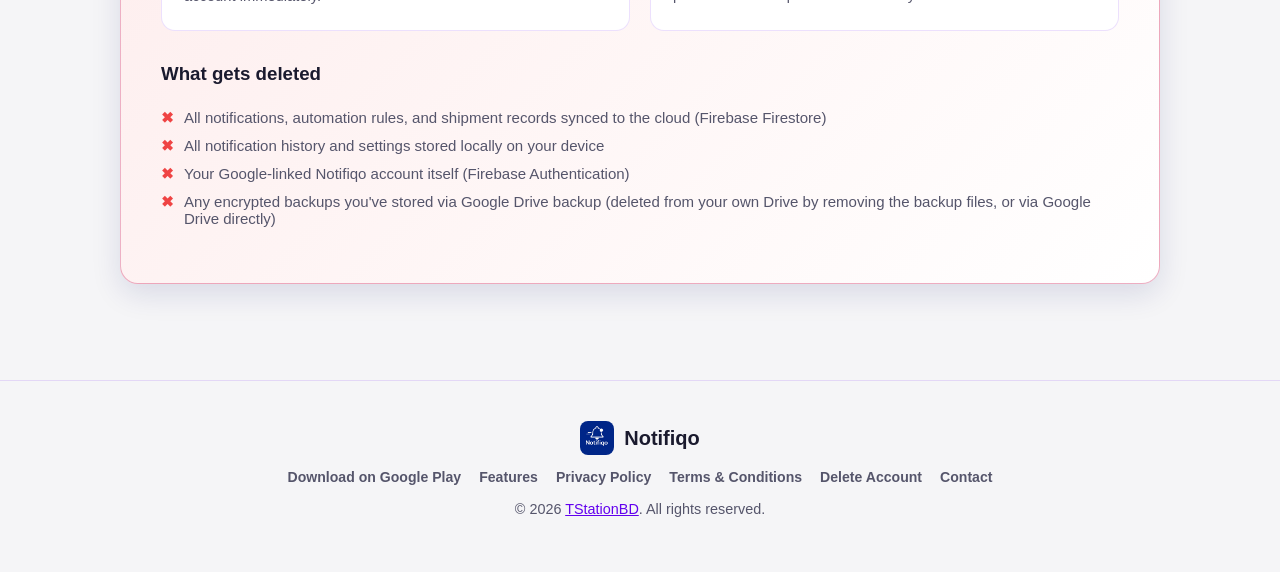
==== commit 0460f6ec: "fix" ====
--- a/index.html
+++ b/index.html
@@ -366,7 +366,7 @@
       margin-bottom: 12px;
     }
 
-    .delete-step h4 { margin: 0 0 8px; font-size: 1rem; font-weight: 800; }
+    .delete-step h3 { margin: 0 0 8px; font-size: 1rem; font-weight: 800; }
     .delete-step p { margin: 0; color: var(--text-muted); font-size: 0.92rem; line-height: 1.6; }
 
     .delete-step code {
@@ -607,7 +607,7 @@
           <div class="delete-steps">
             <div class="delete-step">
               <span class="step-num">1</span>
-              <h4>In-app (fastest)</h4>
+              <h3>In-app (fastest)</h3>
               <p>
                 Open Notifiqo → <strong>Settings</strong> → sign in with the same Google account →
                 tap <code>Delete Account</code> under your profile → confirm. This deletes your
@@ -616,7 +616,7 @@
             </div>
             <div class="delete-step">
               <span class="step-num">2</span>
-              <h4>By email request</h4>
+              <h3>By email request</h3>
               <p>
                 Don't have the app installed anymore? Email
                 <a href="mailto:support.notifiqo@gmail.com">support.notifiqo@gmail.com</a>
@@ -626,7 +626,7 @@
             </div>
           </div>
 
-          <h4 style="margin-top: 32px;">What gets deleted</h4>
+          <h3 style="margin-top: 32px;">What gets deleted</h3>
           <ul class="what-gets-deleted">
             <li>All notifications, automation rules, and shipment records synced to the cloud (Firebase Firestore)</li>
             <li>All notification history and settings stored locally on your device</li>
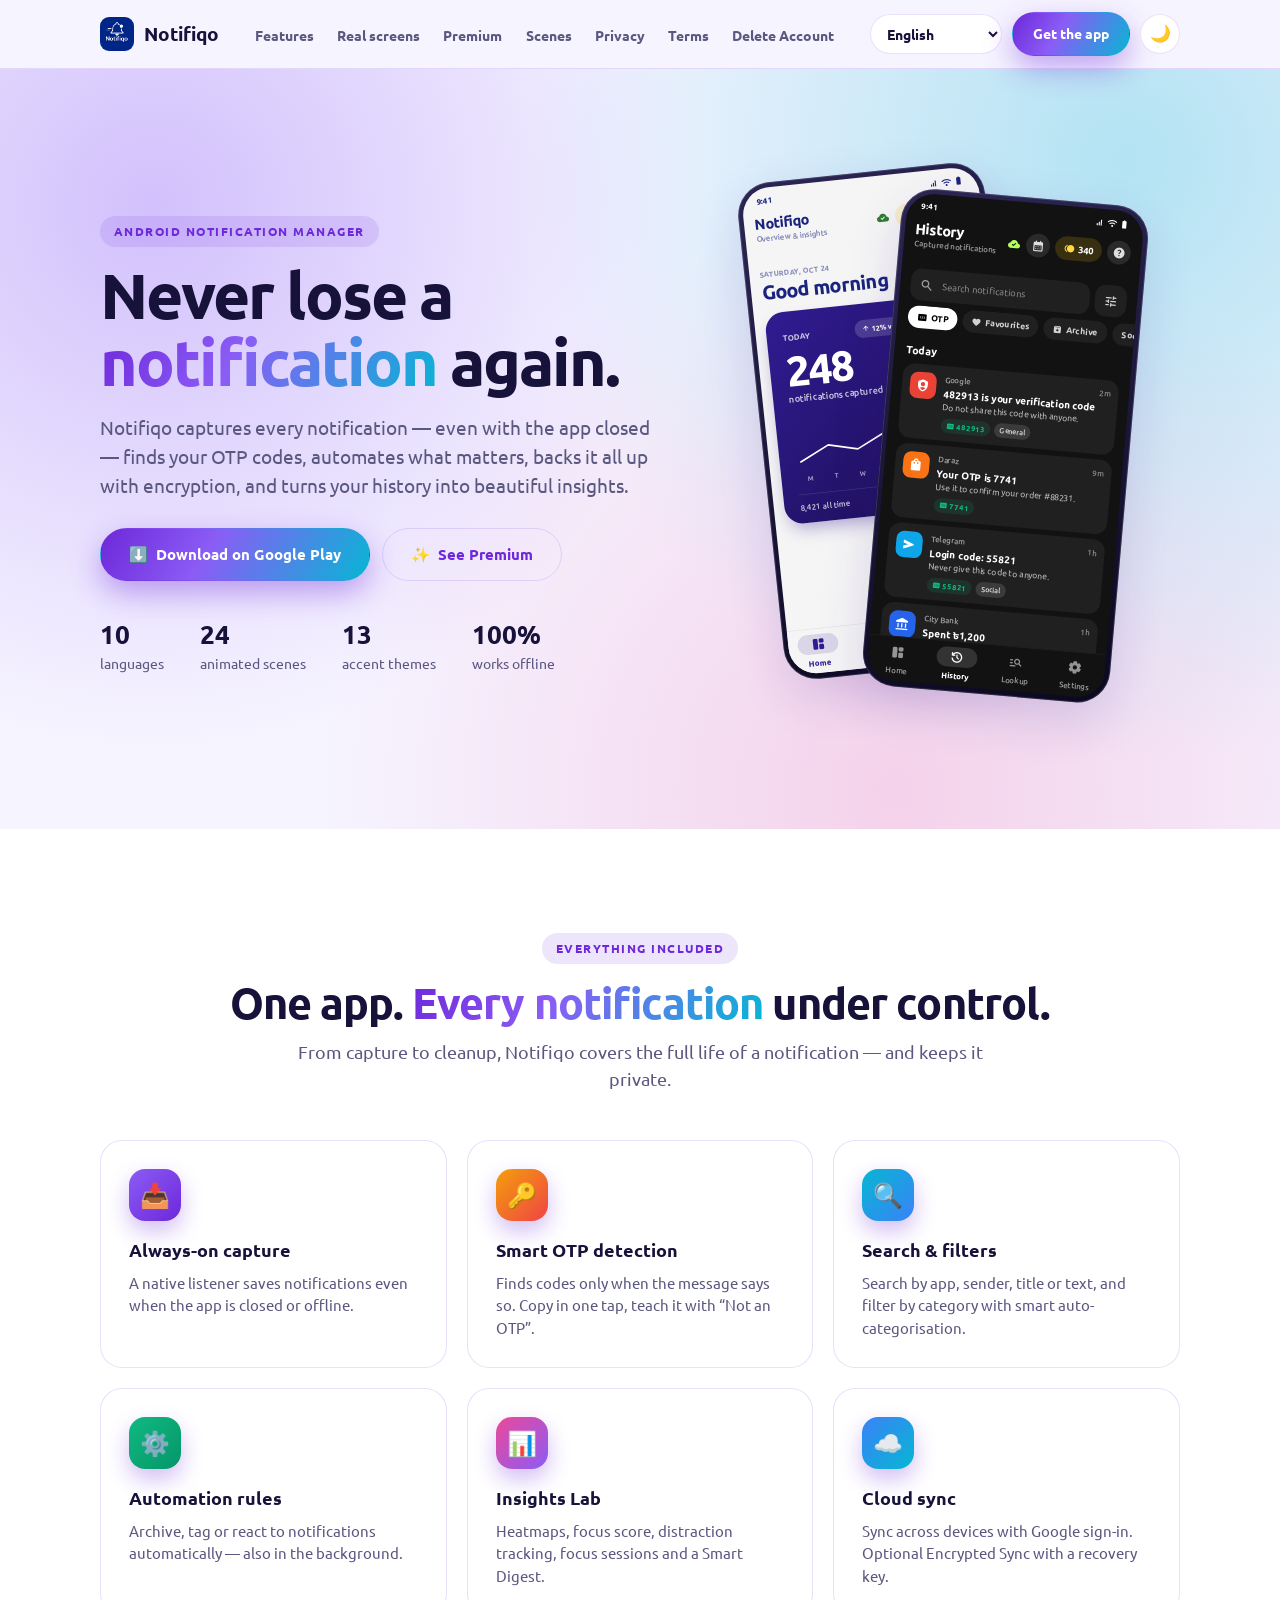
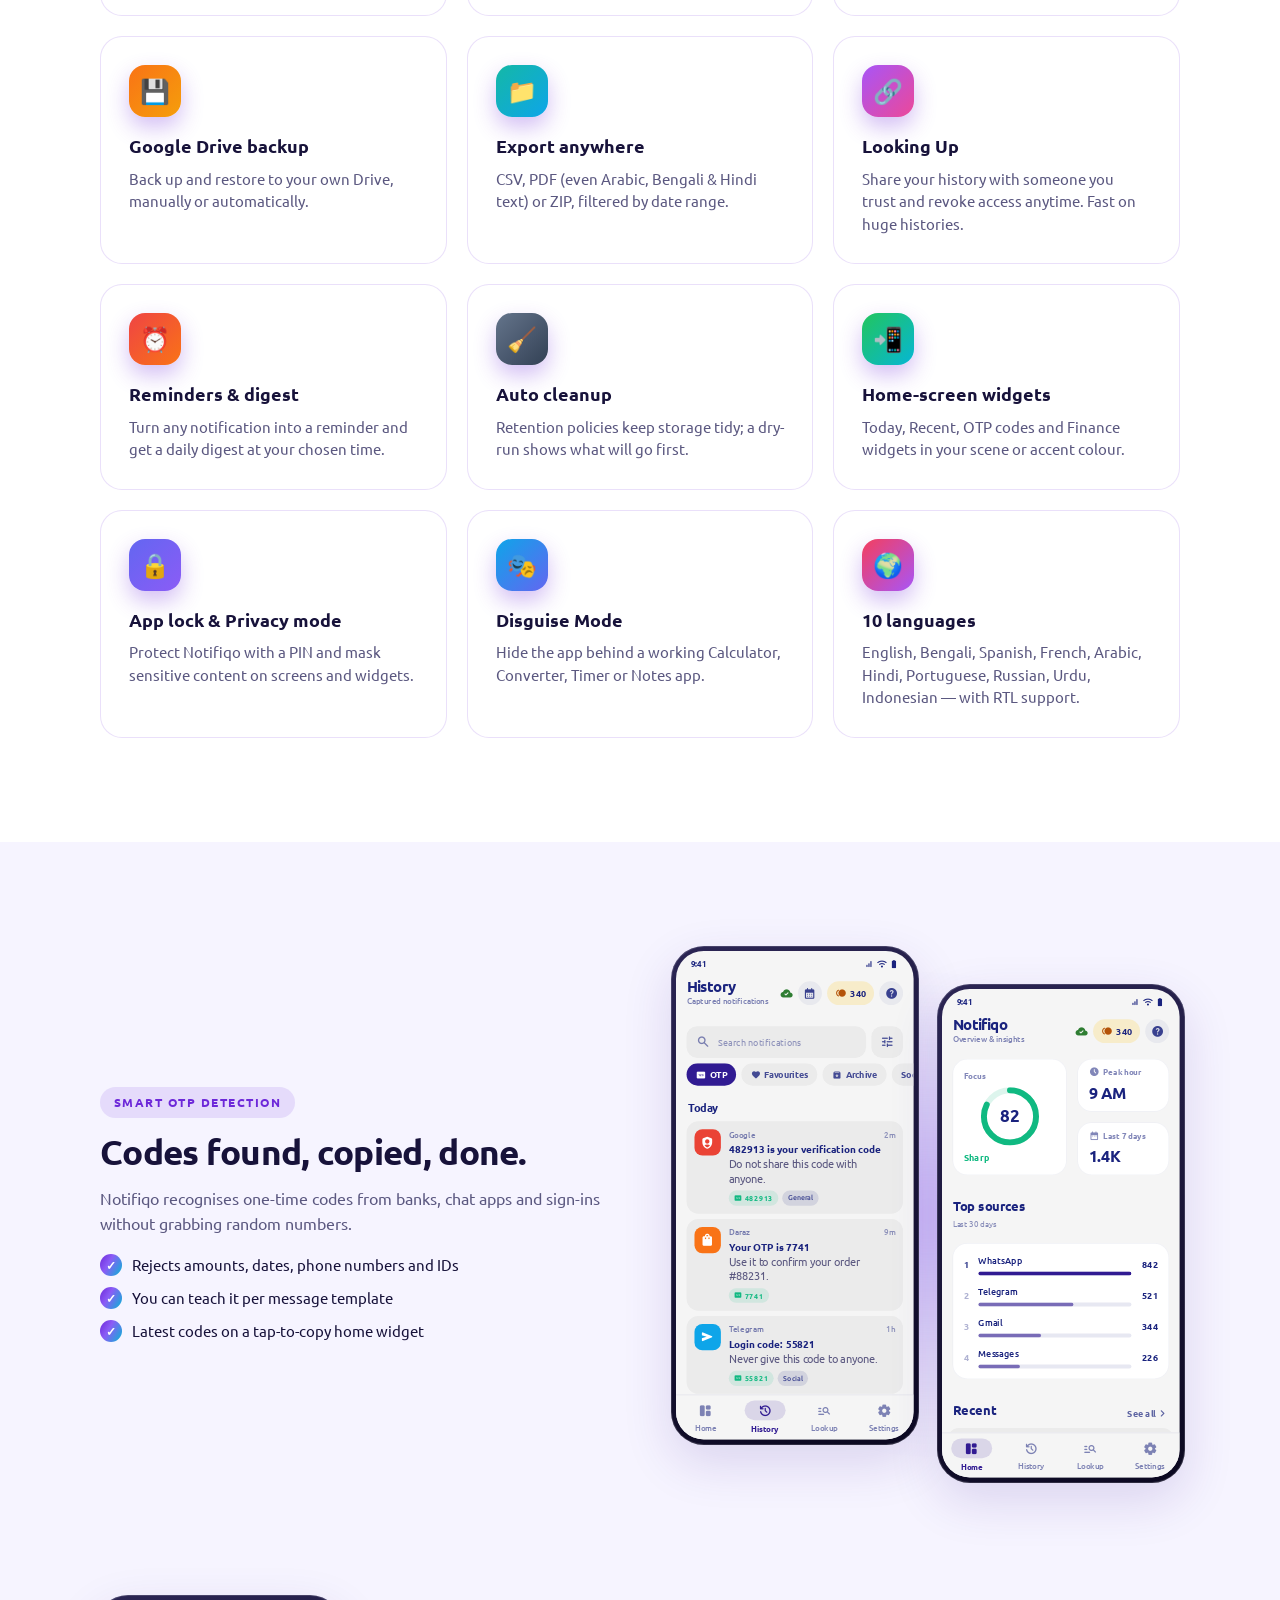
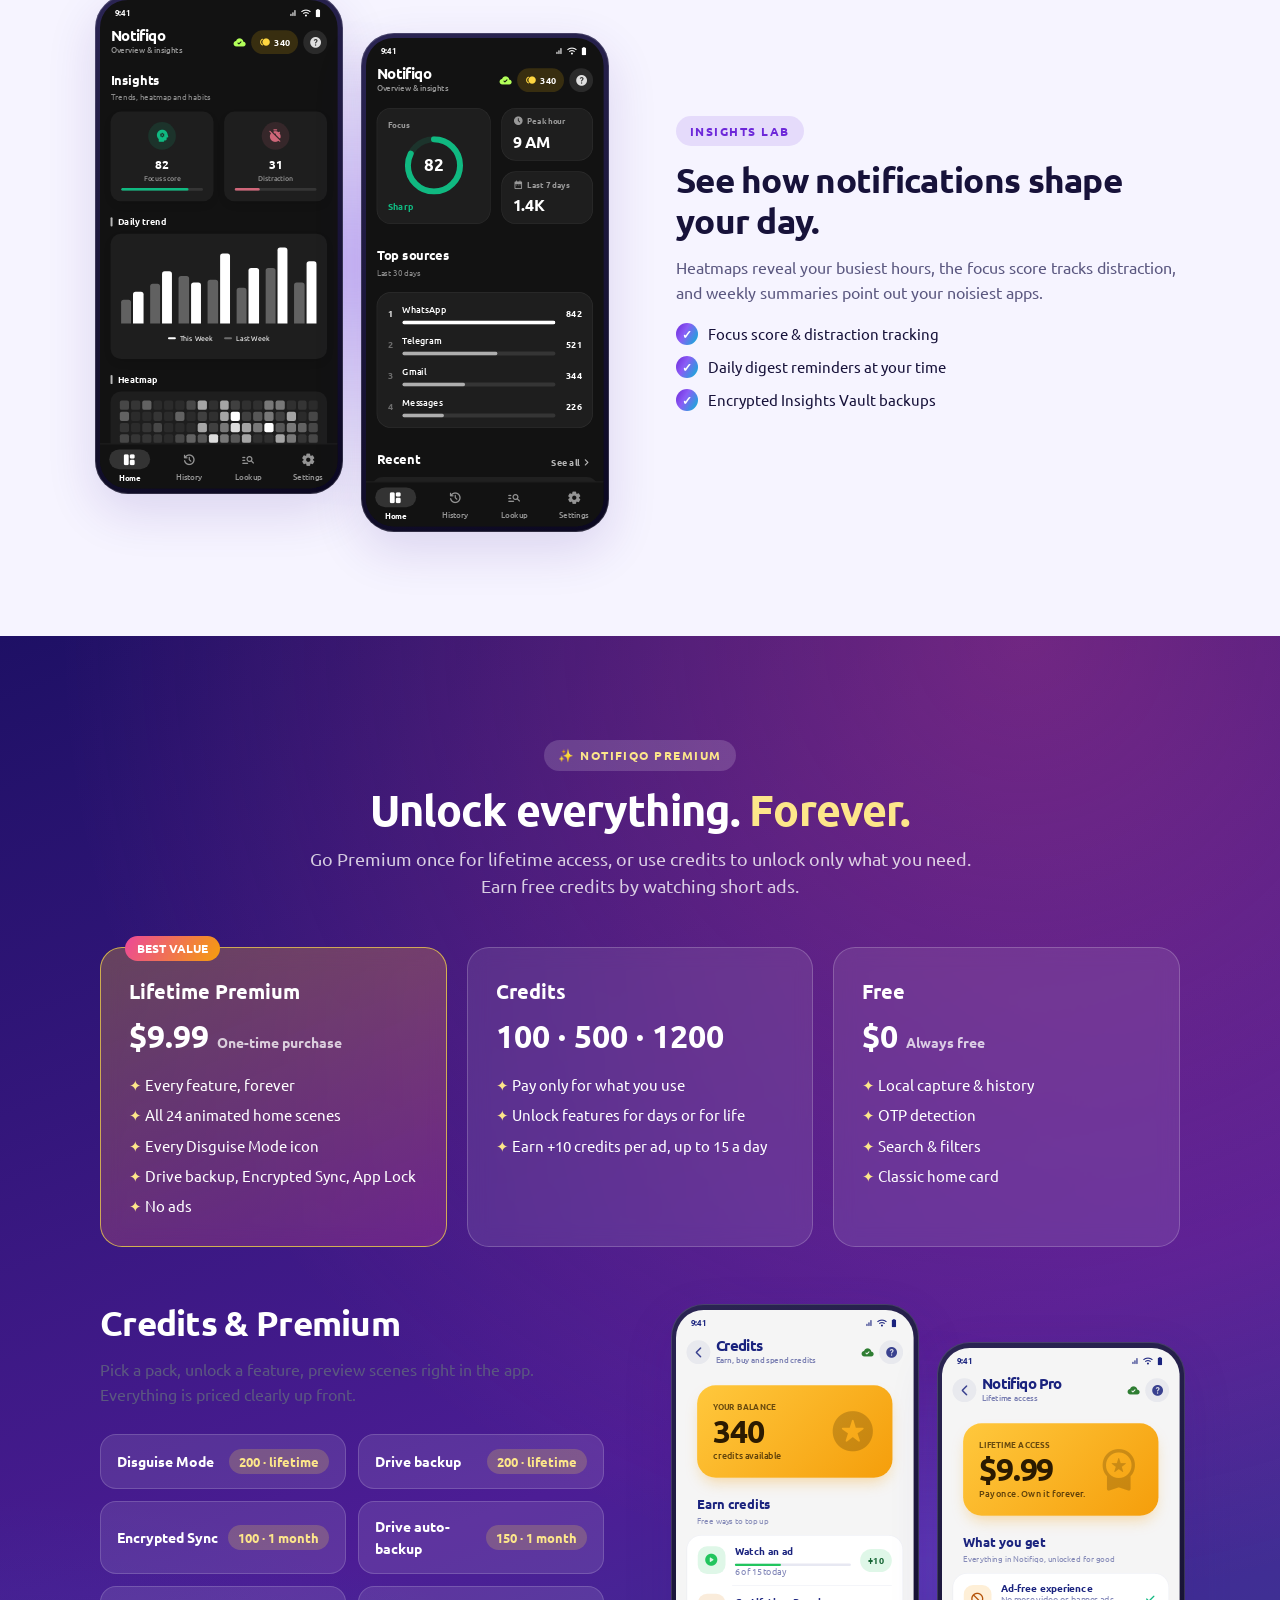
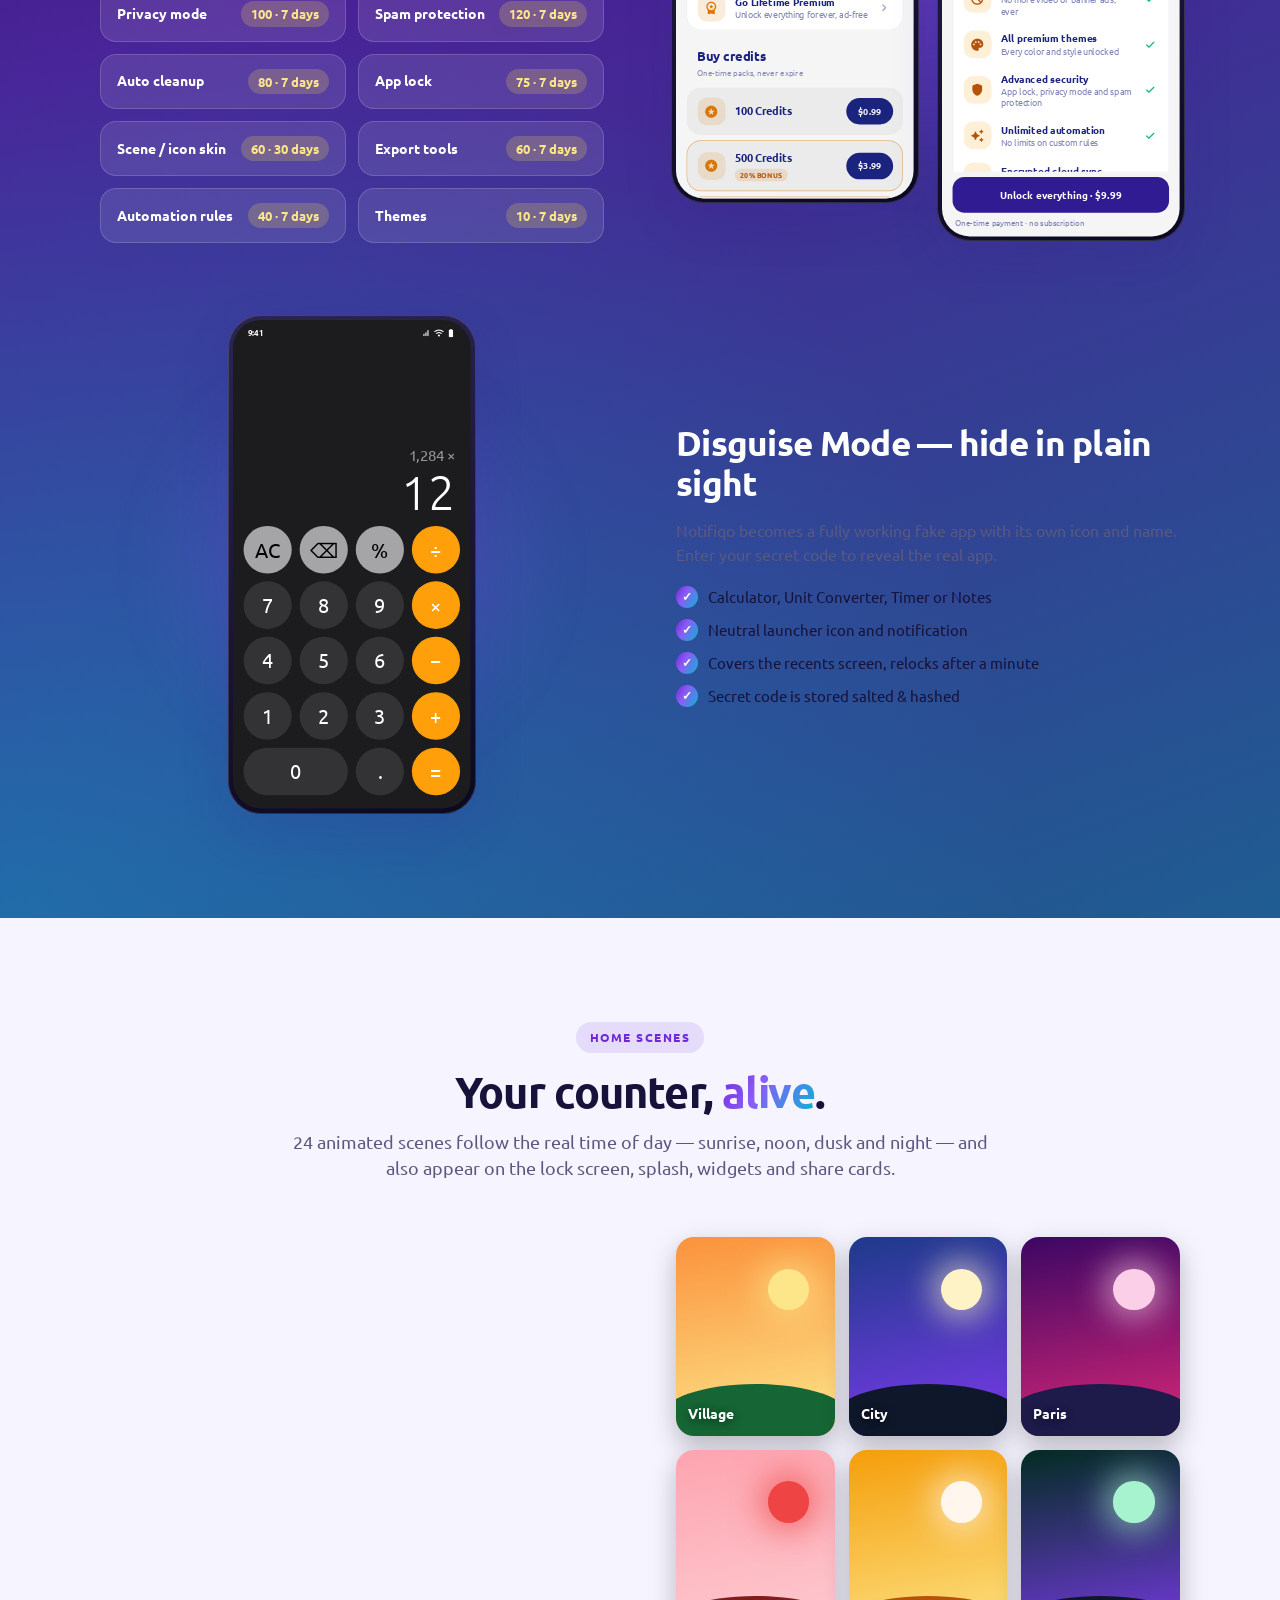
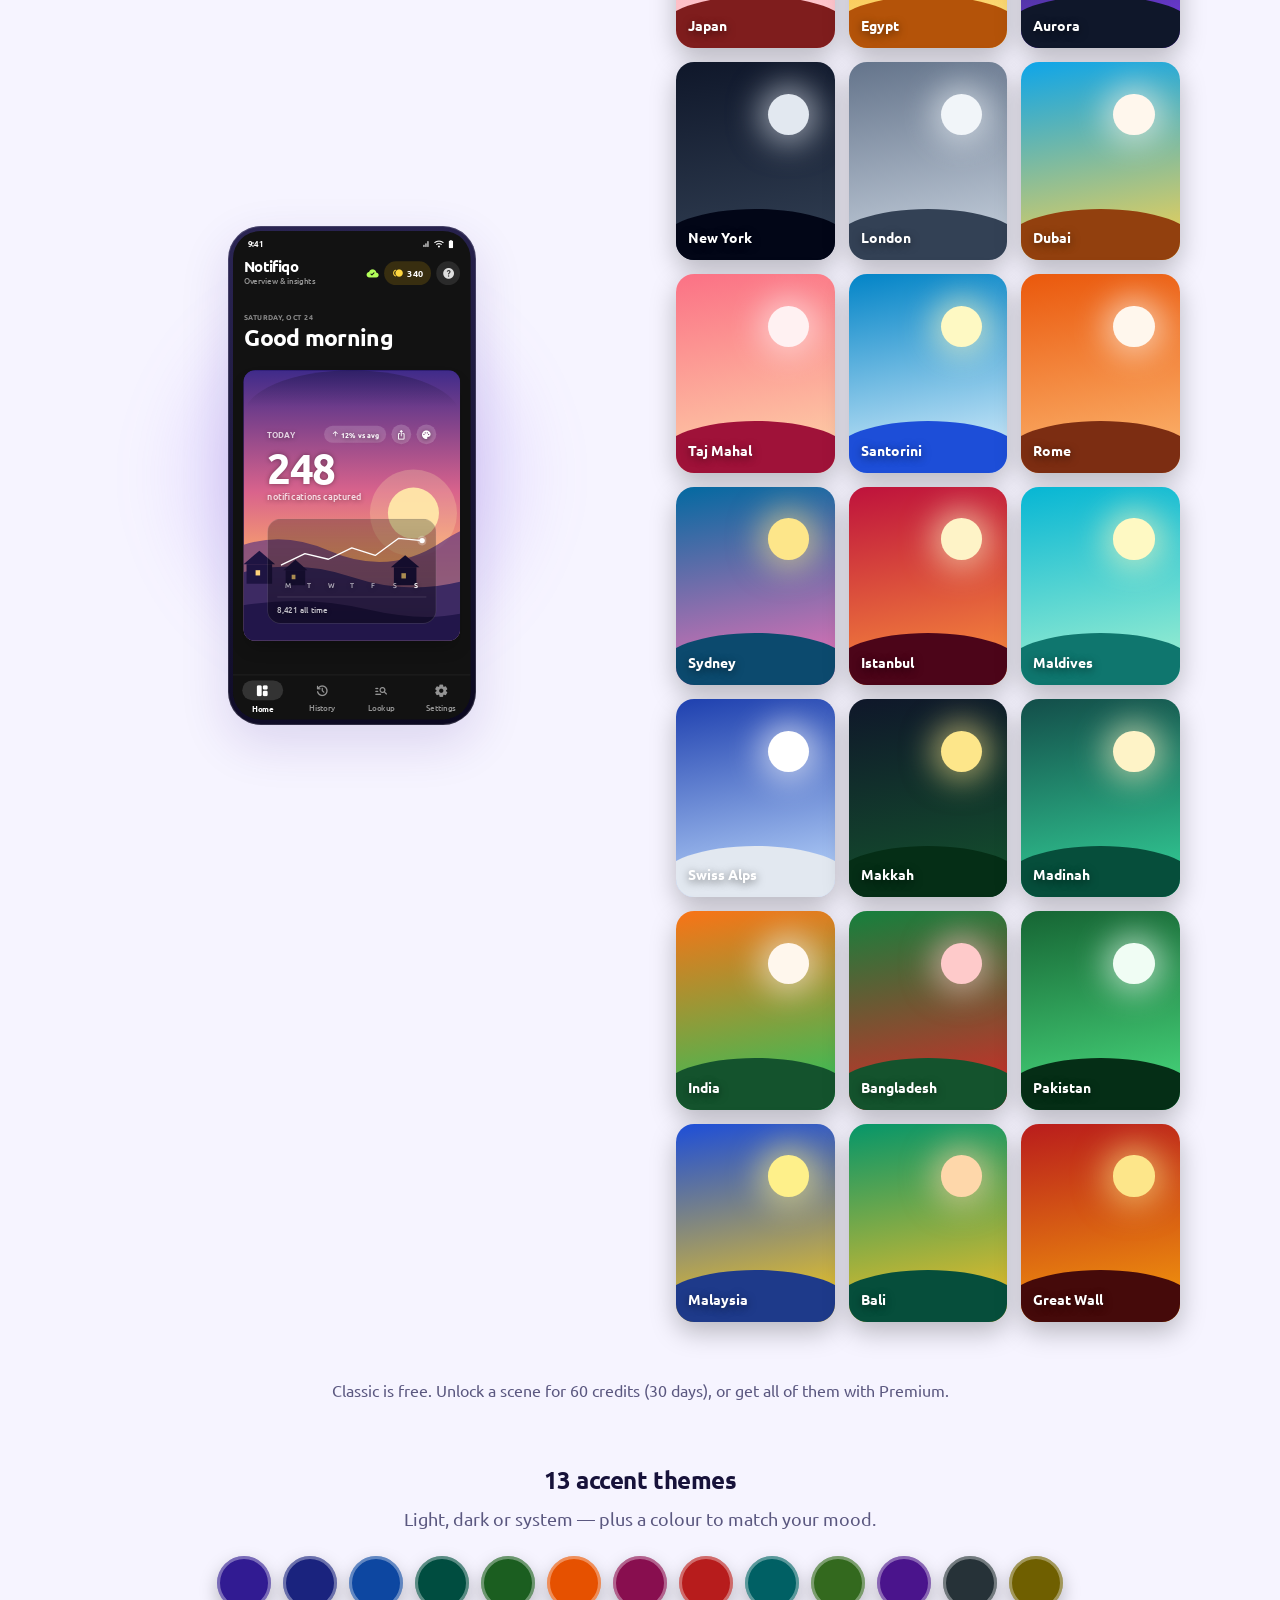
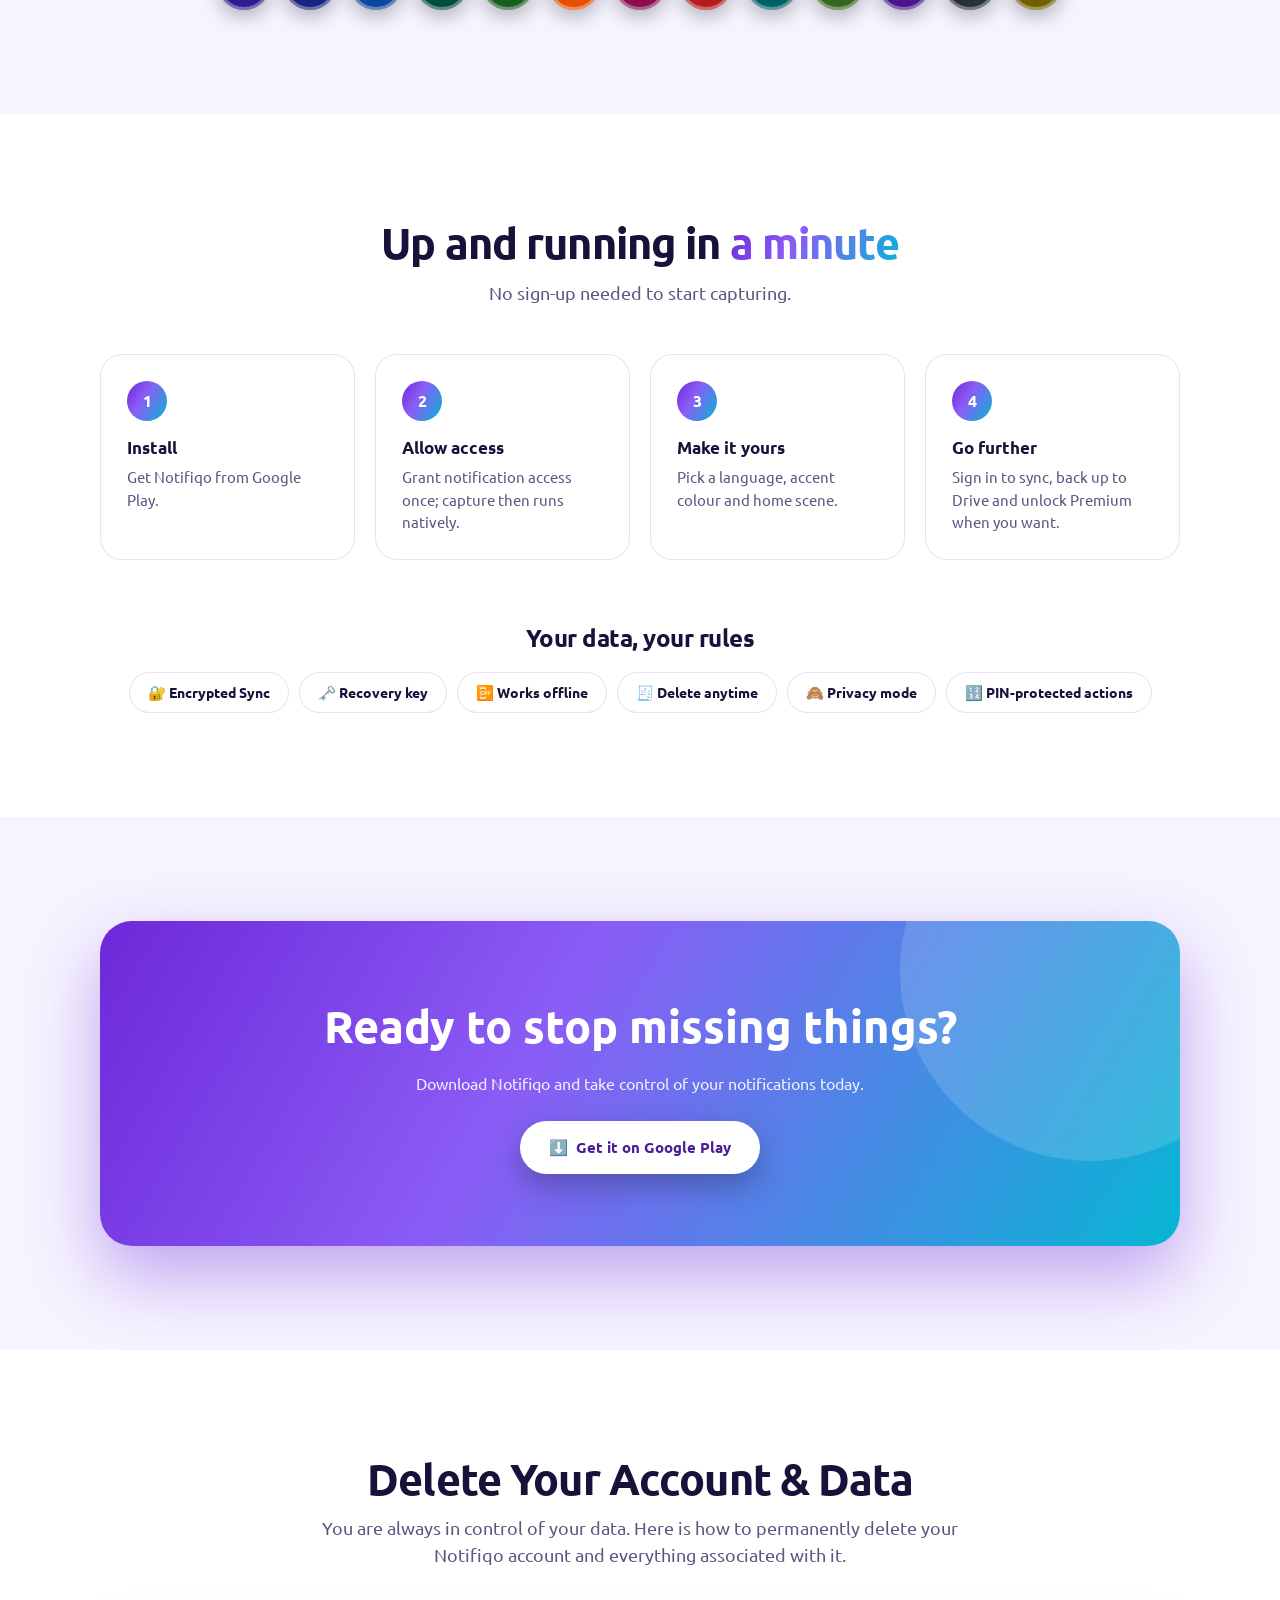
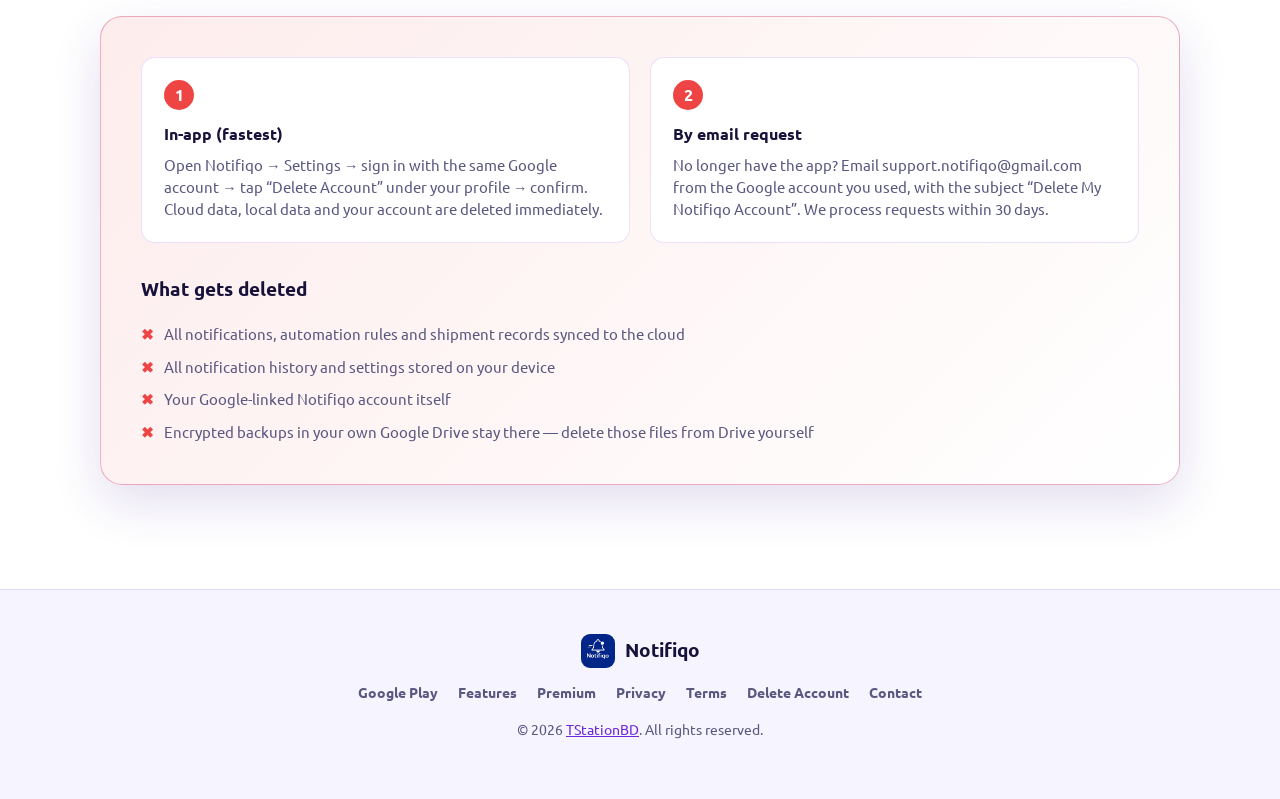
==== commit 253be481: "Redesign website with multilingual marketing pages Rebuilds the Notifiqo website with a modern respo" ====
--- a/index.html
+++ b/index.html
@@ -1,664 +1,255 @@
 <!DOCTYPE html>
-<html lang="en">
+<html lang="en" dir="ltr">
 <head>
   <meta charset="UTF-8" />
   <meta name="viewport" content="width=device-width, initial-scale=1.0" />
-  <title>Notifiqo — Smart Notification Capture &amp; Backup</title>
-  <meta name="description" content="Notifiqo is a production-grade notification capture app with smart OTP detection, encrypted cloud backup, and productivity insights." />
+  <title>Notifiqo — Smart Notification Capture, OTP Detection &amp; Backup</title>
+  <meta name="description" content="Notifiqo captures every Android notification, detects OTP codes, backs up with encryption and turns history into insights. Available in 10 languages." />
+  <meta name="theme-color" content="#311B92" />
+  <meta property="og:title" content="Notifiqo — Never lose a notification again" />
+  <meta property="og:image" content="assets/logo-280.png" />
   <link rel="icon" href="assets/logo-64.png" type="image/png" />
-  <link rel="preload" as="image" href="assets/logo-280.png" fetchpriority="high" />
-  <style>
-    /* Inlined from style.css to avoid a render-blocking external request -
-       this file is small enough that inlining beats a separate stylesheet.
-       Keep style.css in sync if you edit this block. */
-    :root {
-      --primary: #6200ee;
-      --primary-container: #3700b3;
-      --secondary: #03dac6;
-      --secondary-container: #018786;
-      --navy: #0d1b6e;
-      --bg: #f5f5f7;
-      --surface: #ffffff;
-      --text: #1a1a2e;
-      --text-muted: #55556b;
-      --border: rgba(98, 0, 238, 0.12);
-      --shadow: rgba(13, 27, 110, 0.12);
-      --danger: #ef4444;
-      --success: #10b981;
-      --radius: 18px;
-      --max-width: 1120px;
-    }
-
-    :root[data-theme="dark"] {
-      --primary: #bb86fc;
-      --primary-container: #3700b3;
-      --secondary: #03dac6;
-      --bg: #121212;
-      --surface: #1e1e1e;
-      --text: #f0f0f5;
-      --text-muted: #b8b8c8;
-      --border: rgba(187, 134, 252, 0.18);
-      --shadow: rgba(0, 0, 0, 0.4);
-    }
-
-    @media (prefers-color-scheme: dark) {
-      :root:not([data-theme="light"]) {
-        --primary: #bb86fc;
-        --primary-container: #3700b3;
-        --secondary: #03dac6;
-        --bg: #121212;
-        --surface: #1e1e1e;
-        --text: #f0f0f5;
-        --text-muted: #b8b8c8;
-        --border: rgba(187, 134, 252, 0.18);
-        --shadow: rgba(0, 0, 0, 0.4);
-      }
-    }
-
-    * { box-sizing: border-box; }
-    html { scroll-behavior: smooth; }
-
-    body {
-      margin: 0;
-      font-family: -apple-system, BlinkMacSystemFont, "Segoe UI", Roboto, Helvetica, Arial, sans-serif;
-      background: var(--bg);
-      color: var(--text);
-      overflow-x: hidden;
-      transition: background 0.3s ease, color 0.3s ease;
-    }
-
-    img { max-width: 100%; display: block; }
-    a { color: var(--primary); }
-
-    .container {
-      width: 100%;
-      max-width: var(--max-width);
-      margin: 0 auto;
-      padding: 0 clamp(16px, 5vw, 40px);
-    }
-
-    .site-header {
-      position: sticky;
-      top: 0;
-      z-index: 100;
-      backdrop-filter: blur(12px);
-      background: color-mix(in srgb, var(--bg) 82%, transparent);
-      border-bottom: 1px solid var(--border);
-    }
-
-    .site-header .container {
-      display: flex;
-      align-items: center;
-      justify-content: space-between;
-      height: 68px;
-    }
-
-    .brand {
-      display: flex;
-      align-items: center;
-      gap: 10px;
-      font-weight: 800;
-      font-size: clamp(1rem, 2vw, 1.25rem);
-      text-decoration: none;
-      color: var(--text);
-    }
-
-    .brand img { width: 34px; height: 34px; border-radius: 8px; }
-
-    .nav-links {
-      display: flex;
-      gap: clamp(10px, 2vw, 26px);
-      list-style: none;
-      margin: 0;
-      padding: 0;
-    }
-
-    .nav-links a {
-      text-decoration: none;
-      color: var(--text-muted);
-      font-weight: 600;
-      font-size: 0.92rem;
-      transition: color 0.2s ease;
-    }
-
-    .nav-links a:hover { color: var(--primary); }
-
-    .theme-toggle {
-      border: 1px solid var(--border);
-      background: var(--surface);
-      color: var(--text);
-      width: 38px;
-      height: 38px;
-      border-radius: 50%;
-      cursor: pointer;
-      font-size: 1rem;
-      display: flex;
-      align-items: center;
-      justify-content: center;
-      transition: transform 0.2s ease;
-    }
-
-    .theme-toggle:hover { transform: scale(1.08); }
-
-    .hero {
-      position: relative;
-      padding: clamp(56px, 10vw, 120px) 0 clamp(48px, 8vw, 96px);
-      overflow: hidden;
-      text-align: center;
-    }
-
-    .hero-bg {
-      position: absolute;
-      inset: 0;
-      z-index: -1;
-      background:
-        radial-gradient(circle at 15% 20%, color-mix(in srgb, var(--primary) 22%, transparent), transparent 45%),
-        radial-gradient(circle at 85% 15%, color-mix(in srgb, var(--secondary) 20%, transparent), transparent 50%),
-        radial-gradient(circle at 50% 100%, color-mix(in srgb, var(--navy) 18%, transparent), transparent 60%);
-      animation: drift 18s ease-in-out infinite alternate;
-    }
-
-    @keyframes drift {
-      from { transform: scale(1) translate(0, 0); }
-      to { transform: scale(1.08) translate(-2%, 2%); }
-    }
-
-    .hero-logo {
-      width: clamp(80px, 12vw, 112px);
-      height: clamp(80px, 12vw, 112px);
-      border-radius: 26px;
-      margin: 0 auto 24px;
-      box-shadow: 0 18px 40px var(--shadow);
-      opacity: 0;
-      animation: fadeSlideUp 0.8s ease forwards;
-    }
-
-    .hero h1 {
-      font-size: clamp(2rem, 5vw, 3.4rem);
-      font-weight: 900;
-      margin: 0 0 16px;
-      letter-spacing: -0.03em;
-      background: linear-gradient(120deg, var(--primary), var(--secondary));
-      -webkit-background-clip: text;
-      background-clip: text;
-      color: transparent;
-      opacity: 0;
-      animation: fadeSlideUp 0.8s ease 0.12s forwards;
-    }
-
-    .hero p.tagline {
-      font-size: clamp(1rem, 2vw, 1.25rem);
-      color: var(--text-muted);
-      max-width: 640px;
-      margin: 0 auto 32px;
-      line-height: 1.6;
-      opacity: 0;
-      animation: fadeSlideUp 0.8s ease 0.24s forwards;
-    }
-
-    .hero-actions {
-      display: flex;
-      gap: 14px;
-      justify-content: center;
-      flex-wrap: wrap;
-      opacity: 0;
-      animation: fadeSlideUp 0.8s ease 0.36s forwards;
-    }
-
-    .btn {
-      display: inline-flex;
-      align-items: center;
-      gap: 8px;
-      padding: 13px 26px;
-      border-radius: 999px;
-      font-weight: 700;
-      font-size: 0.95rem;
-      text-decoration: none;
-      border: 2px solid transparent;
-      cursor: pointer;
-      transition: transform 0.2s ease, box-shadow 0.2s ease, background 0.2s ease;
-    }
-
-    .btn-primary {
-      background: var(--primary);
-      color: #fff;
-      box-shadow: 0 12px 28px color-mix(in srgb, var(--primary) 35%, transparent);
-    }
-
-    .btn-primary:hover {
-      transform: translateY(-2px);
-      box-shadow: 0 16px 34px color-mix(in srgb, var(--primary) 45%, transparent);
-    }
-
-    .btn-outline {
-      background: transparent;
-      color: var(--text);
-      border-color: var(--border);
-    }
-
-    .btn-outline:hover {
-      border-color: var(--primary);
-      color: var(--primary);
-      transform: translateY(-2px);
-    }
-
-    @keyframes fadeSlideUp {
-      from { opacity: 0; transform: translateY(18px); }
-      to { opacity: 1; transform: translateY(0); }
-    }
-
-    section { padding: clamp(48px, 8vw, 96px) 0; }
-
-    .section-title {
-      text-align: center;
-      font-size: clamp(1.6rem, 3.4vw, 2.4rem);
-      font-weight: 900;
-      margin: 0 0 10px;
-      letter-spacing: -0.02em;
-    }
-
-    .section-subtitle {
-      text-align: center;
-      color: var(--text-muted);
-      max-width: 620px;
-      margin: 0 auto 48px;
-      font-size: 1.02rem;
-      line-height: 1.6;
-    }
-
-    .reveal {
-      opacity: 0;
-      transform: translateY(26px);
-      transition: opacity 0.6s ease, transform 0.6s ease;
-    }
-
-    .reveal.visible { opacity: 1; transform: translateY(0); }
-
-    .features-grid {
-      display: grid;
-      grid-template-columns: repeat(auto-fit, minmax(min(100%, 260px), 1fr));
-      gap: 22px;
-    }
-
-    .feature-card {
-      background: var(--surface);
-      border: 1px solid var(--border);
-      border-radius: var(--radius);
-      padding: 28px 24px;
-      box-shadow: 0 10px 30px var(--shadow);
-      transition: transform 0.25s ease, box-shadow 0.25s ease;
-    }
-
-    .feature-card:hover {
-      transform: translateY(-6px);
-      box-shadow: 0 18px 40px var(--shadow);
-    }
-
-    .feature-icon {
-      width: 52px;
-      height: 52px;
-      border-radius: 14px;
-      display: flex;
-      align-items: center;
-      justify-content: center;
-      font-size: 1.5rem;
-      margin-bottom: 16px;
-      background: color-mix(in srgb, var(--primary) 14%, transparent);
-      color: var(--primary);
-    }
-
-    .feature-card h3 { margin: 0 0 8px; font-size: 1.1rem; font-weight: 800; }
-    .feature-card p { margin: 0; color: var(--text-muted); line-height: 1.6; font-size: 0.94rem; }
-
-    .legal-block {
-      background: var(--surface);
-      border: 1px solid var(--border);
-      border-radius: var(--radius);
-      padding: clamp(20px, 4vw, 32px);
-      box-shadow: 0 10px 30px var(--shadow);
-      margin-bottom: 20px;
-    }
-
-    .legal-block h3 { margin: 0 0 10px; font-size: 1.15rem; font-weight: 900; color: var(--primary); }
-    .legal-block p { margin: 0; color: var(--text-muted); line-height: 1.7; font-size: 0.98rem; }
-
-    .legal-updated {
-      text-align: center;
-      color: var(--text-muted);
-      font-size: 0.85rem;
-      font-style: italic;
-      margin-top: 24px;
-    }
-
-    .delete-card {
-      background: linear-gradient(135deg, color-mix(in srgb, var(--danger) 10%, var(--surface)), var(--surface));
-      border: 1px solid color-mix(in srgb, var(--danger) 30%, var(--border));
-      border-radius: var(--radius);
-      padding: clamp(24px, 5vw, 40px);
-      box-shadow: 0 10px 30px var(--shadow);
-    }
-
-    .delete-steps {
-      display: grid;
-      grid-template-columns: repeat(auto-fit, minmax(min(100%, 300px), 1fr));
-      gap: 20px;
-      margin-top: 24px;
-    }
-
-    .delete-step {
-      background: var(--surface);
-      border: 1px solid var(--border);
-      border-radius: 14px;
-      padding: 22px;
-    }
-
-    .delete-step .step-num {
-      display: inline-flex;
-      align-items: center;
-      justify-content: center;
-      width: 30px;
-      height: 30px;
-      border-radius: 50%;
-      background: var(--danger);
-      color: #fff;
-      font-weight: 800;
-      font-size: 0.9rem;
-      margin-bottom: 12px;
-    }
-
-    .delete-step h3 { margin: 0 0 8px; font-size: 1rem; font-weight: 800; }
-    .delete-step p { margin: 0; color: var(--text-muted); font-size: 0.92rem; line-height: 1.6; }
-
-    .delete-step code {
-      background: color-mix(in srgb, var(--primary) 12%, transparent);
-      color: var(--primary);
-      padding: 2px 6px;
-      border-radius: 6px;
-      font-size: 0.88em;
-    }
-
-    .what-gets-deleted {
-      margin-top: 24px;
-      list-style: none;
-      padding: 0;
-      display: grid;
-      gap: 10px;
-    }
-
-    .what-gets-deleted li {
-      display: flex;
-      gap: 10px;
-      align-items: flex-start;
-      color: var(--text-muted);
-      font-size: 0.94rem;
-    }
-
-    .what-gets-deleted li::before {
-      content: "\2716";
-      color: var(--danger);
-      font-weight: 900;
-      flex-shrink: 0;
-    }
-
-    .site-footer {
-      border-top: 1px solid var(--border);
-      padding: 40px 0;
-      text-align: center;
-      color: var(--text-muted);
-      font-size: 0.9rem;
-    }
-
-    .site-footer .brand { justify-content: center; margin-bottom: 14px; }
-
-    .footer-links {
-      display: flex;
-      gap: 18px;
-      justify-content: center;
-      flex-wrap: wrap;
-      margin-bottom: 16px;
-      list-style: none;
-      padding: 0;
-    }
-
-    .footer-links a { color: var(--text-muted); text-decoration: none; font-weight: 600; font-size: 0.88rem; }
-    .footer-links a:hover { color: var(--primary); }
-
-    @media (max-width: 640px) {
-      .nav-links { display: none; }
-    }
-  </style>
+  <link rel="preconnect" href="https://fonts.googleapis.com" />
+  <link rel="preconnect" href="https://fonts.gstatic.com" crossorigin />
+  <link rel="stylesheet" href="https://fonts.googleapis.com/css2?family=Ubuntu:wght@300;400;500;700&family=Anek+Bangla:wght@400;500;600;700;800&family=Noto+Sans+Arabic:wght@400;600;800&family=Noto+Nastaliq+Urdu:wght@400;700&family=Noto+Sans+Devanagari:wght@400;600;800&family=Material+Symbols+Rounded:opsz,wght,FILL,GRAD@24,400,1,0&display=swap" />
+  <link rel="stylesheet" href="style.css" />
 </head>
 <body>
-
   <header class="site-header">
     <div class="container">
-      <a href="#top" class="brand">
-        <img src="assets/logo-64.png" alt="Notifiqo logo" width="34" height="34" />
-        <span>Notifiqo</span>
-      </a>
-      <nav>
-        <ul class="nav-links">
-          <li><a href="#features">Features</a></li>
-          <li><a href="#privacy">Privacy Policy</a></li>
-          <li><a href="#terms">Terms</a></li>
-          <li><a href="#delete-account">Delete Account</a></li>
-          <li><a href="#contact">Contact</a></li>
+      <a href="#top" class="brand"><img src="assets/logo-64.png" alt="Notifiqo logo" width="34" height="34" /><span>Notifiqo</span></a>
+      <nav aria-label="Main">
+        <ul class="nav-links" id="nav-links">
+          <li><a href="#features"><span data-i18n="nav_features" >Features</span></a></li>
+          <li><a href="#showcase"><span data-i18n="sh_screens" >Real screens</span></a></li>
+          <li><a href="#premium"><span data-i18n="nav_premium" >Premium</span></a></li>
+          <li><a href="#scenes"><span data-i18n="nav_scenes" >Scenes</span></a></li>
+          <li><a href="privacy.html"><span data-i18n="nav_privacy" >Privacy</span></a></li>
+          <li><a href="terms.html"><span data-i18n="nav_terms" >Terms</span></a></li>
+          <li><a href="#delete-account"><span data-i18n="nav_delete" >Delete Account</span></a></li>
         </ul>
       </nav>
-      <button id="theme-toggle" class="theme-toggle" aria-label="Toggle dark mode">🌙</button>
+      <div class="header-actions">
+        <select id="lang" class="lang-select" aria-label="Language"><option value="en">English</option><option value="bn">বাংলা</option><option value="es">Español</option><option value="fr">Français</option><option value="ar">العربية</option><option value="hi">हिन्दी</option><option value="pt">Português</option><option value="ru">Русский</option><option value="ur">اردو</option><option value="id">Bahasa Indonesia</option></select>
+        <a class="btn btn-primary btn-sm get-btn" href="https://play.google.com/store/apps/details?id=com.tstationbd.notifiqo" target="_blank" rel="noopener"><span data-i18n="get_app" >Get the app</span></a>
+        <button id="theme-toggle" class="icon-btn" aria-label="Toggle dark mode">🌙</button>
+        <button id="menu-btn" class="icon-btn menu-btn" aria-label="Menu" aria-expanded="false">☰</button>
+      </div>
     </div>
   </header>
 
   <main id="top">
-
     <section class="hero">
       <div class="hero-bg"></div>
       <div class="container">
-        <img src="assets/logo-280.png" alt="Notifiqo" class="hero-logo" width="140" height="140" fetchpriority="high" />
-        <h1>Never lose a notification again.</h1>
-        <p class="tagline">
-          Notifiqo is a production-grade notification capture app for Android — it intelligently
-          captures your system notifications, detects OTP codes automatically, backs everything up
-          securely to the cloud, and turns your notification history into useful insights.
-        </p>
-        <div class="hero-actions">
-          <a href="https://play.google.com/store/apps/details?id=com.tstationbd.notifiqo" class="btn btn-primary" target="_blank" rel="noopener">⬇️ Download Now</a>
-          <a href="#features" class="btn btn-outline">Explore Features</a>
-          <a href="#delete-account" class="btn btn-outline">Delete My Data</a>
-        </div>
-      </div>
-    </section>
-
-    <section id="features">
-      <div class="container">
-        <h2 class="section-title reveal">Built for real productivity</h2>
-        <p class="section-subtitle reveal">
-          Every feature in Notifiqo is designed around one goal: making sure the notifications that
-          matter are never missed, lost, or hard to find again.
-        </p>
-
+        <div>
+          <span class="eyebrow" data-i18n="hero_eyebrow" >Android notification manager</span>
+          <h1 data-i18n-html="hero_h1" >Never lose a <b>notification</b> again.</h1>
+          <p class="tagline" data-i18n="hero_tag" >Notifiqo captures every notification — even with the app closed — finds your OTP codes, automates what matters, backs it all up with encryption, and turns your history into beautiful insights.</p>
+          <div class="hero-actions">
+            <a href="https://play.google.com/store/apps/details?id=com.tstationbd.notifiqo" class="btn btn-primary" target="_blank" rel="noopener">⬇️ <span data-i18n="btn_dl" >Download on Google Play</span></a>
+            <a href="#premium" class="btn btn-outline">✨ <span data-i18n="btn_prem" >See Premium</span></a>
+          </div>
+          <div class="hero-stats">
+            <div><b>10</b><span data-i18n="st_lang" >languages</span></div><div><b>24</b><span data-i18n="st_scene" >animated scenes</span></div><div><b>13</b><span data-i18n="st_theme" >accent themes</span></div><div><b>100%</b><span data-i18n="st_off" >works offline</span></div>
+          </div>
+        </div>
+        <div class="hero-phones">
+          <div class="p1"><div class="dev" aria-hidden="true"><div class="vp app light"><div class="status"><b>9:41</b><i><span class="ms ">signal_cellular_alt</span><span class="ms ">wifi</span><span class="ms ">battery_full</span></i></div><div class="appbar"><div class="ab-title"><h4>Notifiqo</h4><small><span data-i18n="homeSubtitle" >Overview &amp; insights</span></small></div><span class="sync"><span class="ms ">cloud_done</span></span><span class="chip-credit"><span class="ms ">toll</span><b>340</b></span><span class="rbtn"><span class="ms ">help</span></span></div><div class="scroll"><div class="greet"><small>SATURDAY, OCT 24</small><h3><span data-i18n="greetingMorning" >Good morning</span></h3></div><div class="hero-card"><div class="hc-body"><div class="hc-top"><b><span style=text-transform:uppercase data-i18n="homeToday" >Today</span></b><span class="delta"><span class="ms ">arrow_upward</span><span data-i18n="x_vsavg" >12% vs avg</span></span><span class="rb"><span class="ms ">ios_share</span></span><span class="rb"><span class="ms ">palette</span></span></div><div class="hc-num">248</div><div class="hc-sub"><span data-i18n="homeNotificationsCaptured" >notifications captured</span></div><div class="hc-chart"><svg viewBox="0 0 280 72" width="100%" height="72"><path d="M8.0,62.0 L52.0,40.6 L96.0,51.3 L140.0,29.9 L184.0,44.1 L228.0,12.0 L272.0,16.3" fill="none" stroke="currentColor" stroke-width="2.5" stroke-linecap="round" stroke-linejoin="round"/><circle cx="272.0" cy="16.3" r="9" fill="currentColor" opacity=".25"/><circle cx="272.0" cy="16.3" r="5" fill="currentColor"/></svg><div class="days"><span>M</span><span>T</span><span>W</span><span>T</span><span>F</span><span>S</span><span class=today>S</span></div></div><hr><span class="alltime"><span data-i18n="x_alltime" >8,421 all time</span></span></div></div></div><div class="nav"><div class="ni on"><span class="pill-ind"><span class="ms ">space_dashboard</span></span><span data-i18n="navHome" >Home</span></div><div class="ni"><span class="pill-ind"><span class="ms ">history</span></span><span data-i18n="navHistory" >History</span></div><div class="ni"><span class="pill-ind"><span class="ms ">manage_search</span></span><span data-i18n="navLookup" >Lookup</span></div><div class="ni"><span class="pill-ind"><span class="ms ">settings</span></span><span data-i18n="navSettings" >Settings</span></div></div></div></div></div>
+          <div class="p2"><div class="dev" aria-hidden="true"><div class="vp app dark"><div class="status"><b>9:41</b><i><span class="ms ">signal_cellular_alt</span><span class="ms ">wifi</span><span class="ms ">battery_full</span></i></div><div class="appbar"><div class="ab-title"><h4><span data-i18n="navHistory" >History</span></h4><small><span data-i18n="historySubtitle" >Captured notifications</span></small></div><span class="sync"><span class="ms ">cloud_done</span></span><span class="rbtn"><span class="ms ">calendar_month</span></span><span class="chip-credit"><span class="ms ">toll</span><b>340</b></span><span class="rbtn"><span class="ms ">help</span></span></div><div class="scroll"><div class="searchrow"><div class="search"><span class="ms ">search</span><span data-i18n="historySearchHint" >Search notifications</span></div><span class="tune"><span class="ms ">tune</span></span></div><div class="pills"><span class="fp sel"><span class="ms ">pin</span><span data-i18n="filterOtp" >OTP</span></span><span class="fp"><span class="ms ">favorite</span><span data-i18n="filterFavourites" >Favourites</span></span><span class="fp"><span class="ms ">archive</span><span data-i18n="filterArchive" >Archive</span></span><span class="fp"><span data-i18n="categorySocial" >Social</span></span><span class="fp"><span data-i18n="categoryFinance" >Finance</span></span></div><div class="dayh"><span data-i18n="homeToday" >Today</span></div><div class="pad2 tight"><div class="tile"><span class="aico" style="background:#EA4335"><span class="ms ">shield_person</span></span><div class="tb"><div class="t1"><span>Google</span><span><span data-i18n="x_2m" >2m</span></span></div><b>482913 is your verification code</b><p>Do not share this code with anyone.</p><div class="bdgs"><span class="bdg ok bold"><span class="ms ">pin</span><span>482913</span></span><span class="bdg "><span data-i18n="categoryGeneral" >General</span></span></div></div></div><div class="tile"><span class="aico" style="background:#F97316"><span class="ms ">shopping_bag</span></span><div class="tb"><div class="t1"><span>Daraz</span><span><span data-i18n="x_9m" >9m</span></span></div><b>Your OTP is 7741</b><p>Use it to confirm your order #88231.</p><div class="bdgs"><span class="bdg ok bold"><span class="ms ">pin</span><span>7741</span></span></div></div></div><div class="tile"><span class="aico" style="background:#0EA5E9"><span class="ms ">send</span></span><div class="tb"><div class="t1"><span>Telegram</span><span><span data-i18n="x_1h" >1h</span></span></div><b>Login code: 55821</b><p>Never give this code to anyone.</p><div class="bdgs"><span class="bdg ok bold"><span class="ms ">pin</span><span>55821</span></span><span class="bdg "><span data-i18n="categorySocial" >Social</span></span></div></div></div><div class="tile"><span class="aico" style="background:#2563EB"><span class="ms ">account_balance</span></span><div class="tb"><div class="t1"><span>City Bank</span><span><span data-i18n="x_1h" >1h</span></span></div><b>Spent ৳1,200</b><p>Card ••4821 at Shwapno, Dhaka.</p></div></div></div></div><div class="nav"><div class="ni"><span class="pill-ind"><span class="ms ">space_dashboard</span></span><span data-i18n="navHome" >Home</span></div><div class="ni on"><span class="pill-ind"><span class="ms ">history</span></span><span data-i18n="navHistory" >History</span></div><div class="ni"><span class="pill-ind"><span class="ms ">manage_search</span></span><span data-i18n="navLookup" >Lookup</span></div><div class="ni"><span class="pill-ind"><span class="ms ">settings</span></span><span data-i18n="navSettings" >Settings</span></div></div></div></div></div>
+        </div>
+      </div>
+    </section>
+
+    <section id="features" class="alt">
+      <div class="container">
+        <div class="center reveal"><span class="eyebrow" data-i18n="feat_eyebrow" >Everything included</span></div>
+        <h2 class="section-title reveal" data-i18n-html="feat_title" >One app. <b>Every notification</b> under control.</h2>
+        <p class="section-subtitle reveal" data-i18n="feat_sub" >From capture to cleanup, Notifiqo covers the full life of a notification — and keeps it private.</p>
         <div class="features-grid">
-          <div class="feature-card reveal">
-            <div class="feature-icon">🔑</div>
-            <h3>Smart OTP Detection</h3>
-            <p>Automatically detects and extracts OTP codes from incoming notifications, so you can copy them in one tap instead of hunting through your notification shade.</p>
-          </div>
-
-          <div class="feature-card reveal">
-            <div class="feature-icon">☁️</div>
-            <h3>Encrypted Cloud Backup</h3>
-            <p>Back up and restore your full notification history to Google Drive, encrypted before it ever leaves your device — with optional automatic daily, weekly, or monthly backups.</p>
-          </div>
-
-          <div class="feature-card reveal">
-            <div class="feature-icon">📊</div>
-            <h3>Smart Insights &amp; Analytics</h3>
-            <p>A dashboard with activity heatmaps, focus scores, distraction tracking, and daily trends built from your own notification history.</p>
-          </div>
-
-          <div class="feature-card reveal">
-            <div class="feature-icon">📁</div>
-            <h3>Notification Export</h3>
-            <p>Export your history as CSV, PDF, or a compressed ZIP archive whenever you need a portable copy of your records.</p>
-          </div>
-
-          <div class="feature-card reveal">
-            <div class="feature-icon">⏰</div>
-            <h3>Reminders &amp; Scheduling</h3>
-            <p>Turn any captured notification into a scheduled reminder so nothing important slips through the cracks.</p>
-          </div>
-
-          <div class="feature-card reveal">
-            <div class="feature-icon">🔗</div>
-            <h3>Looking Up (Shared Notifications)</h3>
-            <p>Securely share your notification history with another trusted user in real time, with full control to revoke access at any time.</p>
-          </div>
-        </div>
-      </div>
-    </section>
-
-    <section id="privacy">
-      <div class="container">
-        <h2 class="section-title reveal">Privacy Policy</h2>
-        <p class="section-subtitle reveal">How we protect your data — the same policy shown inside the app.</p>
-
-        <div class="legal-block reveal">
-          <h3>1. Data Collection</h3>
-          <p>Notifiqo captures notification content (title, body, sender, and application name) to provide you with a searchable history. This data is primarily stored locally on your device.</p>
-        </div>
-
-        <div class="legal-block reveal">
-          <h3>2. Media &amp; Attachments</h3>
-          <p>Images and file attachments (like PDFs) from notifications are stored strictly in your app's private internal storage. We do not upload these files to any external cloud storage or servers.</p>
-        </div>
-
-        <div class="legal-block reveal">
-          <h3>3. Cloud Synchronization</h3>
-          <p>If you choose to enable Cloud Sync and sign in with Google, your notification text history is securely synced to Firebase Cloud Firestore. This allows you to access your history on other devices. You can disable this at any time in Settings.</p>
-        </div>
-
-        <div class="legal-block reveal">
-          <h3>4. Sharing Features</h3>
-          <p>When you explicitly share your notifications with another user via the "Looking Up" feature, that user will be able to view your synced notification history in real-time. You maintain full control and can revoke access at any time.</p>
-        </div>
-
-        <div class="legal-block reveal">
-          <h3>5. Data Security</h3>
-          <p>We use industry-standard encryption and Firebase security protocols to protect your synced data. Local data is protected by the Android operating system's app isolation security.</p>
-        </div>
-
-        <div class="legal-block reveal">
-          <h3>6. User Rights</h3>
-          <p>You have the right to clear your local cache or permanently delete all your data (both local and cloud) at any time using the "Reset All Data" option in Settings, or the account deletion options described below.</p>
-        </div>
-
-        <p class="legal-updated reveal">Last Updated: May 2026</p>
-      </div>
-    </section>
-
-    <section id="terms">
-      <div class="container">
-        <h2 class="section-title reveal">Terms &amp; Conditions</h2>
-        <p class="section-subtitle reveal">Agreement for using Notifiqo — the same terms shown inside the app.</p>
-
-        <div class="legal-block reveal">
-          <h3>1. Acceptance of Terms</h3>
-          <p>By downloading and using Notifiqo, you agree to be bound by these Terms and Conditions. If you do not agree, please uninstall the application.</p>
-        </div>
-
-        <div class="legal-block reveal">
-          <h3>2. Service Description</h3>
-          <p>Notifiqo provides a service to capture, store, and synchronize mobile notifications for personal productivity and record-keeping purposes.</p>
-        </div>
-
-        <div class="legal-block reveal">
-          <h3>3. Responsible Use</h3>
-          <p>You agree to use Notifiqo only for lawful purposes. You are responsible for any notification data captured and how you choose to share it with others via our collaboration tools.</p>
-        </div>
-
-        <div class="legal-block reveal">
-          <h3>4. Account Sharing</h3>
-          <p>The "Looking Up" feature allows you to share your data with other specific users. You are solely responsible for the access you grant and any resulting data exposure.</p>
-        </div>
-
-        <div class="legal-block reveal">
-          <h3>5. Limitation of Liability</h3>
-          <p>Notifiqo is provided "as is". We are not responsible for any missing notifications, data loss, or unauthorized access resulting from your use of the application or device security settings.</p>
-        </div>
-
-        <div class="legal-block reveal">
-          <h3>6. Modifications</h3>
-          <p>We reserve the right to modify these terms at any time. Continued use of the app after changes constitutes acceptance of the new terms.</p>
-        </div>
-
-        <p class="legal-updated reveal">© 2026 TStationBD</p>
-      </div>
-    </section>
-
-    <section id="delete-account">
-      <div class="container">
-        <h2 class="section-title reveal">Delete Your Account &amp; Data</h2>
-        <p class="section-subtitle reveal">
-          You're always in control of your data. Here's how to permanently delete your Notifiqo
-          account and everything associated with it.
-        </p>
-
+<div class="feature-card reveal"><div class="feature-icon" style="--g:linear-gradient(135deg,#8b5cf6,#6d28d9)">📥</div><h3 data-i18n="f1t" >Always-on capture</h3><p data-i18n="f1d" >A native listener saves notifications even when the app is closed or offline.</p></div>
+<div class="feature-card reveal"><div class="feature-icon" style="--g:linear-gradient(135deg,#f59e0b,#ef4444)">🔑</div><h3 data-i18n="f2t" >Smart OTP detection</h3><p data-i18n="f2d" >Finds codes only when the message says so. Copy in one tap, teach it with “Not an OTP”.</p></div>
+<div class="feature-card reveal"><div class="feature-icon" style="--g:linear-gradient(135deg,#06b6d4,#3b82f6)">🔍</div><h3 data-i18n="f3t" >Search &amp; filters</h3><p data-i18n="f3d" >Search by app, sender, title or text, and filter by category with smart auto-categorisation.</p></div>
+<div class="feature-card reveal"><div class="feature-icon" style="--g:linear-gradient(135deg,#10b981,#059669)">⚙️</div><h3 data-i18n="f4t" >Automation rules</h3><p data-i18n="f4d" >Archive, tag or react to notifications automatically — also in the background.</p></div>
+<div class="feature-card reveal"><div class="feature-icon" style="--g:linear-gradient(135deg,#ec4899,#8b5cf6)">📊</div><h3 data-i18n="f5t" >Insights Lab</h3><p data-i18n="f5d" >Heatmaps, focus score, distraction tracking, focus sessions and a Smart Digest.</p></div>
+<div class="feature-card reveal"><div class="feature-icon" style="--g:linear-gradient(135deg,#3b82f6,#06b6d4)">☁️</div><h3 data-i18n="f6t" >Cloud sync</h3><p data-i18n="f6d" >Sync across devices with Google sign-in. Optional Encrypted Sync with a recovery key.</p></div>
+<div class="feature-card reveal"><div class="feature-icon" style="--g:linear-gradient(135deg,#f97316,#f59e0b)">💾</div><h3 data-i18n="f7t" >Google Drive backup</h3><p data-i18n="f7d" >Back up and restore to your own Drive, manually or automatically.</p></div>
+<div class="feature-card reveal"><div class="feature-icon" style="--g:linear-gradient(135deg,#14b8a6,#0ea5e9)">📁</div><h3 data-i18n="f8t" >Export anywhere</h3><p data-i18n="f8d" >CSV, PDF (even Arabic, Bengali &amp; Hindi text) or ZIP, filtered by date range.</p></div>
+<div class="feature-card reveal"><div class="feature-icon" style="--g:linear-gradient(135deg,#a855f7,#ec4899)">🔗</div><h3 data-i18n="f9t" >Looking Up</h3><p data-i18n="f9d" >Share your history with someone you trust and revoke access anytime. Fast on huge histories.</p></div>
+<div class="feature-card reveal"><div class="feature-icon" style="--g:linear-gradient(135deg,#ef4444,#f97316)">⏰</div><h3 data-i18n="f10t" >Reminders &amp; digest</h3><p data-i18n="f10d" >Turn any notification into a reminder and get a daily digest at your chosen time.</p></div>
+<div class="feature-card reveal"><div class="feature-icon" style="--g:linear-gradient(135deg,#64748b,#334155)">🧹</div><h3 data-i18n="f11t" >Auto cleanup</h3><p data-i18n="f11d" >Retention policies keep storage tidy; a dry-run shows what will go first.</p></div>
+<div class="feature-card reveal"><div class="feature-icon" style="--g:linear-gradient(135deg,#22c55e,#06b6d4)">📲</div><h3 data-i18n="f12t" >Home-screen widgets</h3><p data-i18n="f12d" >Today, Recent, OTP codes and Finance widgets in your scene or accent colour.</p></div>
+<div class="feature-card reveal"><div class="feature-icon" style="--g:linear-gradient(135deg,#6366f1,#8b5cf6)">🔒</div><h3 data-i18n="f13t" >App lock &amp; Privacy mode</h3><p data-i18n="f13d" >Protect Notifiqo with a PIN and mask sensitive content on screens and widgets.</p></div>
+<div class="feature-card reveal"><div class="feature-icon" style="--g:linear-gradient(135deg,#0ea5e9,#6366f1)">🎭</div><h3 data-i18n="f14t" >Disguise Mode</h3><p data-i18n="f14d" >Hide the app behind a working Calculator, Converter, Timer or Notes app.</p></div>
+<div class="feature-card reveal"><div class="feature-icon" style="--g:linear-gradient(135deg,#f43f5e,#a855f7)">🌍</div><h3 data-i18n="f15t" >10 languages</h3><p data-i18n="f15d" >English, Bengali, Spanish, French, Arabic, Hindi, Portuguese, Russian, Urdu, Indonesian — with RTL support.</p></div>
+        </div>
+      </div>
+    </section>
+
+    <section id="showcase">
+      <div class="container stack">
+        <div class="showcase">
+          <div class="reveal">
+            <span class="eyebrow" data-i18n="f2t" >Smart OTP detection</span>
+            <h3 data-i18n="sh1_h" >Codes found, copied, done.</h3>
+            <p data-i18n="sh1_p" >Notifiqo recognises one-time codes from banks, chat apps and sign-ins without grabbing random numbers.</p>
+            <ul class="checks"><li><span data-i18n="sh1_c1" >Rejects amounts, dates, phone numbers and IDs</span></li><li><span data-i18n="sh1_c2" >You can teach it per message template</span></li><li><span data-i18n="sh1_c3" >Latest codes on a tap-to-copy home widget</span></li></ul>
+          </div>
+          <div class="show-media reveal"><div class="dev" aria-hidden="true"><div class="vp app light"><div class="status"><b>9:41</b><i><span class="ms ">signal_cellular_alt</span><span class="ms ">wifi</span><span class="ms ">battery_full</span></i></div><div class="appbar"><div class="ab-title"><h4><span data-i18n="navHistory" >History</span></h4><small><span data-i18n="historySubtitle" >Captured notifications</span></small></div><span class="sync"><span class="ms ">cloud_done</span></span><span class="rbtn"><span class="ms ">calendar_month</span></span><span class="chip-credit"><span class="ms ">toll</span><b>340</b></span><span class="rbtn"><span class="ms ">help</span></span></div><div class="scroll"><div class="searchrow"><div class="search"><span class="ms ">search</span><span data-i18n="historySearchHint" >Search notifications</span></div><span class="tune"><span class="ms ">tune</span></span></div><div class="pills"><span class="fp sel"><span class="ms ">pin</span><span data-i18n="filterOtp" >OTP</span></span><span class="fp"><span class="ms ">favorite</span><span data-i18n="filterFavourites" >Favourites</span></span><span class="fp"><span class="ms ">archive</span><span data-i18n="filterArchive" >Archive</span></span><span class="fp"><span data-i18n="categorySocial" >Social</span></span><span class="fp"><span data-i18n="categoryFinance" >Finance</span></span></div><div class="dayh"><span data-i18n="homeToday" >Today</span></div><div class="pad2 tight"><div class="tile"><span class="aico" style="background:#EA4335"><span class="ms ">shield_person</span></span><div class="tb"><div class="t1"><span>Google</span><span><span data-i18n="x_2m" >2m</span></span></div><b>482913 is your verification code</b><p>Do not share this code with anyone.</p><div class="bdgs"><span class="bdg ok bold"><span class="ms ">pin</span><span>482913</span></span><span class="bdg "><span data-i18n="categoryGeneral" >General</span></span></div></div></div><div class="tile"><span class="aico" style="background:#F97316"><span class="ms ">shopping_bag</span></span><div class="tb"><div class="t1"><span>Daraz</span><span><span data-i18n="x_9m" >9m</span></span></div><b>Your OTP is 7741</b><p>Use it to confirm your order #88231.</p><div class="bdgs"><span class="bdg ok bold"><span class="ms ">pin</span><span>7741</span></span></div></div></div><div class="tile"><span class="aico" style="background:#0EA5E9"><span class="ms ">send</span></span><div class="tb"><div class="t1"><span>Telegram</span><span><span data-i18n="x_1h" >1h</span></span></div><b>Login code: 55821</b><p>Never give this code to anyone.</p><div class="bdgs"><span class="bdg ok bold"><span class="ms ">pin</span><span>55821</span></span><span class="bdg "><span data-i18n="categorySocial" >Social</span></span></div></div></div><div class="tile"><span class="aico" style="background:#2563EB"><span class="ms ">account_balance</span></span><div class="tb"><div class="t1"><span>City Bank</span><span><span data-i18n="x_1h" >1h</span></span></div><b>Spent ৳1,200</b><p>Card ••4821 at Shwapno, Dhaka.</p></div></div></div></div><div class="nav"><div class="ni"><span class="pill-ind"><span class="ms ">space_dashboard</span></span><span data-i18n="navHome" >Home</span></div><div class="ni on"><span class="pill-ind"><span class="ms ">history</span></span><span data-i18n="navHistory" >History</span></div><div class="ni"><span class="pill-ind"><span class="ms ">manage_search</span></span><span data-i18n="navLookup" >Lookup</span></div><div class="ni"><span class="pill-ind"><span class="ms ">settings</span></span><span data-i18n="navSettings" >Settings</span></div></div></div></div><div class="dev" aria-hidden="true"><div class="vp app light"><div class="status"><b>9:41</b><i><span class="ms ">signal_cellular_alt</span><span class="ms ">wifi</span><span class="ms ">battery_full</span></i></div><div class="appbar"><div class="ab-title"><h4>Notifiqo</h4><small><span data-i18n="homeSubtitle" >Overview &amp; insights</span></small></div><span class="sync"><span class="ms ">cloud_done</span></span><span class="chip-credit"><span class="ms ">toll</span><b>340</b></span><span class="rbtn"><span class="ms ">help</span></span></div><div class="scroll"><div class="pad"><div class="bento"><div class="surf focus"><small><span data-i18n="homeFocus" >Focus</span></small><svg viewBox="0 0 88 88" width="88" height="88"><circle cx="44" cy="44" r="39.5" fill="none" stroke="#10B981" stroke-opacity=".14" stroke-width="9"/><circle cx="44" cy="44" r="39.5" fill="none" stroke="#10B981" stroke-width="9" stroke-linecap="round" stroke-dasharray="248.2" stroke-dashoffset="44.7" transform="rotate(-90 44 44)"/><text x="44" y="53" text-anchor="middle" font-size="26" font-weight="800" fill="currentColor">82</text></svg><b class="ok"><span data-i18n="homeFocusSharp" >Sharp</span></b></div><div class="col"><div class="surf mini"><small><span class="ms ">schedule</span><span data-i18n="homePeakHour" >Peak hour</span></small><b>9 AM</b></div><div class="surf mini"><small><span class="ms ">date_range</span><span data-i18n="homeLast7Days" >Last 7 days</span></small><b>1.4K</b></div></div></div></div><div class="sec"><div><h5><span data-i18n="homeTopSources" >Top sources</span></h5><small><span data-i18n="homeLast30Days" >Last 30 days</span></small></div></div><div class="pad"><div class="surf card-pad"><div class="src"><span class="rk first">1</span><div><b>WhatsApp</b><div class="bar"><i style="width:100%;opacity:1"></i></div></div><em>842</em></div><div class="src"><span class="rk">2</span><div><b>Telegram</b><div class="bar"><i style="width:62%;opacity:0.6"></i></div></div><em>521</em></div><div class="src"><span class="rk">3</span><div><b>Gmail</b><div class="bar"><i style="width:41%;opacity:0.6"></i></div></div><em>344</em></div><div class="src"><span class="rk">4</span><div><b>Messages</b><div class="bar"><i style="width:27%;opacity:0.6"></i></div></div><em>226</em></div></div></div><div class="sec"><div><h5><span data-i18n="homeRecent" >Recent</span></h5></div><span class="see"><span data-i18n="seeAll" >See all</span><span class="ms ">chevron_right</span></span></div><div class="pad2"><div class="tile"><span class="aico" style="background:#16A34A"><span class="ms ">chat</span></span><div class="tb"><div class="t1"><span>WhatsApp</span><span><span data-i18n="x_2m" >2m</span></span></div><b>Sara</b><p>Are we still on for 7 tonight?</p></div></div><div class="tile"><span class="aico" style="background:#2563EB"><span class="ms ">account_balance</span></span><div class="tb"><div class="t1"><span>City Bank</span><span><span data-i18n="x_9m" >9m</span></span></div><b>Credited ৳2,500</b><p>Salary credited to account ••4821.</p><div class="bdgs"><span class="bdg "><span data-i18n="categoryFinance" >Finance</span></span></div></div></div></div></div><div class="nav"><div class="ni on"><span class="pill-ind"><span class="ms ">space_dashboard</span></span><span data-i18n="navHome" >Home</span></div><div class="ni"><span class="pill-ind"><span class="ms ">history</span></span><span data-i18n="navHistory" >History</span></div><div class="ni"><span class="pill-ind"><span class="ms ">manage_search</span></span><span data-i18n="navLookup" >Lookup</span></div><div class="ni"><span class="pill-ind"><span class="ms ">settings</span></span><span data-i18n="navSettings" >Settings</span></div></div></div></div></div>
+        </div>
+        <div class="showcase flip">
+          <div class="reveal">
+            <span class="eyebrow" data-i18n="f5t" >Insights Lab</span>
+            <h3 data-i18n="sh2_h" >See how notifications shape your day.</h3>
+            <p data-i18n="sh2_p" >Heatmaps reveal your busiest hours, the focus score tracks distraction, and weekly summaries point out your noisiest apps.</p>
+            <ul class="checks"><li><span data-i18n="sh2_c1" >Focus score &amp; distraction tracking</span></li><li><span data-i18n="sh2_c2" >Daily digest reminders at your time</span></li><li><span data-i18n="sh2_c3" >Encrypted Insights Vault backups</span></li></ul>
+          </div>
+          <div class="show-media reveal"><div class="dev" aria-hidden="true"><div class="vp app dark"><div class="status"><b>9:41</b><i><span class="ms ">signal_cellular_alt</span><span class="ms ">wifi</span><span class="ms ">battery_full</span></i></div><div class="appbar"><div class="ab-title"><h4>Notifiqo</h4><small><span data-i18n="homeSubtitle" >Overview &amp; insights</span></small></div><span class="sync"><span class="ms ">cloud_done</span></span><span class="chip-credit"><span class="ms ">toll</span><b>340</b></span><span class="rbtn"><span class="ms ">help</span></span></div><div class="scroll"><div class="sec first"><div><h5><span data-i18n="homeInsights" >Insights</span></h5><small><span data-i18n="homeInsightsSubtitle" >Trends, heatmap and habits</span></small></div></div><div class="scores"><div class="surf sc"><span class="sic" style="background:#10B98122;color:#10B981"><span class="ms ">psychology</span></span><b>82</b><small><span data-i18n="piFocusScore" >Focus score</span></small><div class="bar thin" style="--c:#10B981"><i style="width:82%"></i></div></div><div class="surf sc"><span class="sic" style="background:#CF667922;color:#CF6679"><span class="ms ">timer_off</span></span><b>31</b><small><span data-i18n="piDistraction" >Distraction</span></small><div class="bar thin" style="--c:#CF6679"><i style="width:31%"></i></div></div></div><div class="subh"><i></i><span data-i18n="piDailyTrend" >Daily trend</span></div><div class="surf chart"><div class="bars2"><div class="bp"><i class="lw" style="height:30%"></i><i class="tw" style="height:40%"></i></div><div class="bp"><i class="lw" style="height:50%"></i><i class="tw" style="height:66%"></i></div><div class="bp"><i class="lw" style="height:60%"></i><i class="tw" style="height:52%"></i></div><div class="bp"><i class="lw" style="height:55%"></i><i class="tw" style="height:88%"></i></div><div class="bp"><i class="lw" style="height:45%"></i><i class="tw" style="height:70%"></i></div><div class="bp"><i class="lw" style="height:70%"></i><i class="tw" style="height:96%"></i></div><div class="bp"><i class="lw" style="height:52%"></i><i class="tw" style="height:78%"></i></div></div><div class="legend"><span><i class="sw1"></i><span data-i18n="piThisWeek" >This Week</span></span><span><i class="sw2"></i><span data-i18n="piLastWeek" >Last Week</span></span></div></div><div class="subh"><i></i><span data-i18n="piHeatmap" >Heatmap</span></div><div class="surf heat"><i style="opacity:0.18"></i><i style="opacity:0.1"></i><i style="opacity:0.3"></i><i style="opacity:0.06"></i><i style="opacity:0.06"></i><i style="opacity:0.06"></i><i style="opacity:0.18"></i><i style="opacity:0.6"></i><i style="opacity:0.08"></i><i style="opacity:0.6"></i><i style="opacity:0.15"></i><i style="opacity:0.08"></i><i style="opacity:0.08"></i><i style="opacity:0.4"></i><i style="opacity:0.4"></i><i style="opacity:0.08"></i><i style="opacity:0.1"></i><i style="opacity:0.06"></i><i style="opacity:0.3"></i><i style="opacity:0.06"></i><i style="opacity:0.06"></i><i style="opacity:0.1"></i><i style="opacity:0.06"></i><i style="opacity:0.3"></i><i style="opacity:0.06"></i><i style="opacity:0.15"></i><i style="opacity:0.08"></i><i style="opacity:0.6"></i><i style="opacity:1"></i><i style="opacity:0.15"></i><i style="opacity:0.25"></i><i style="opacity:0.4"></i><i style="opacity:0.15"></i><i style="opacity:0.6"></i><i style="opacity:0.06"></i><i style="opacity:0.18"></i><i style="opacity:0.1"></i><i style="opacity:0.06"></i><i style="opacity:0.1"></i><i style="opacity:0.18"></i><i style="opacity:0.06"></i><i style="opacity:0.06"></i><i style="opacity:0.06"></i><i style="opacity:0.6"></i><i style="opacity:0.15"></i><i style="opacity:0.4"></i><i style="opacity:0.85"></i><i style="opacity:0.6"></i><i style="opacity:0.4"></i><i style="opacity:1"></i><i style="opacity:0.25"></i><i style="opacity:0.4"></i><i style="opacity:0.3"></i><i style="opacity:0.18"></i><i style="opacity:0.18"></i><i style="opacity:0.1"></i><i style="opacity:0.1"></i><i style="opacity:0.1"></i><i style="opacity:0.06"></i><i style="opacity:0.18"></i><i style="opacity:0.3"></i><i style="opacity:0.25"></i><i style="opacity:0.85"></i><i style="opacity:0.4"></i><i style="opacity:0.25"></i><i style="opacity:0.6"></i><i style="opacity:0.08"></i><i style="opacity:0.08"></i><i style="opacity:0.6"></i><i style="opacity:0.4"></i><i style="opacity:0.1"></i><i style="opacity:0.18"></i><i style="opacity:0.1"></i><i style="opacity:0.3"></i><i style="opacity:0.3"></i><i style="opacity:0.06"></i><i style="opacity:0.06"></i><i style="opacity:0.18"></i><i style="opacity:0.18"></i><i style="opacity:0.85"></i><i style="opacity:0.25"></i><i style="opacity:0.6"></i><i style="opacity:0.4"></i><i style="opacity:0.6"></i><i style="opacity:1"></i><i style="opacity:0.4"></i><i style="opacity:0.08"></i><i style="opacity:1"></i><i style="opacity:0.06"></i><i style="opacity:0.18"></i><i style="opacity:0.3"></i><i style="opacity:0.06"></i><i style="opacity:0.06"></i><i style="opacity:0.18"></i><i style="opacity:0.3"></i><i style="opacity:0.18"></i><i style="opacity:0.3"></i><i style="opacity:0.85"></i><i style="opacity:0.25"></i><i style="opacity:0.08"></i><i style="opacity:0.4"></i><i style="opacity:0.25"></i><i style="opacity:0.15"></i><i style="opacity:0.6"></i><i style="opacity:0.08"></i><i style="opacity:0.4"></i><i style="opacity:0.06"></i><i style="opacity:0.1"></i><i style="opacity:0.18"></i><i style="opacity:0.1"></i><i style="opacity:0.1"></i><i style="opacity:0.3"></i><i style="opacity:0.3"></i><i style="opacity:0.3"></i><i style="opacity:0.06"></i><i style="opacity:0.15"></i><i style="opacity:0.4"></i><i style="opacity:0.4"></i><i style="opacity:0.6"></i><i style="opacity:0.25"></i><i style="opacity:0.15"></i><i style="opacity:1"></i><i style="opacity:0.4"></i><i style="opacity:1"></i><i style="opacity:0.18"></i><i style="opacity:0.3"></i></div></div><div class="nav"><div class="ni on"><span class="pill-ind"><span class="ms ">space_dashboard</span></span><span data-i18n="navHome" >Home</span></div><div class="ni"><span class="pill-ind"><span class="ms ">history</span></span><span data-i18n="navHistory" >History</span></div><div class="ni"><span class="pill-ind"><span class="ms ">manage_search</span></span><span data-i18n="navLookup" >Lookup</span></div><div class="ni"><span class="pill-ind"><span class="ms ">settings</span></span><span data-i18n="navSettings" >Settings</span></div></div></div></div><div class="dev" aria-hidden="true"><div class="vp app dark"><div class="status"><b>9:41</b><i><span class="ms ">signal_cellular_alt</span><span class="ms ">wifi</span><span class="ms ">battery_full</span></i></div><div class="appbar"><div class="ab-title"><h4>Notifiqo</h4><small><span data-i18n="homeSubtitle" >Overview &amp; insights</span></small></div><span class="sync"><span class="ms ">cloud_done</span></span><span class="chip-credit"><span class="ms ">toll</span><b>340</b></span><span class="rbtn"><span class="ms ">help</span></span></div><div class="scroll"><div class="pad"><div class="bento"><div class="surf focus"><small><span data-i18n="homeFocus" >Focus</span></small><svg viewBox="0 0 88 88" width="88" height="88"><circle cx="44" cy="44" r="39.5" fill="none" stroke="#10B981" stroke-opacity=".14" stroke-width="9"/><circle cx="44" cy="44" r="39.5" fill="none" stroke="#10B981" stroke-width="9" stroke-linecap="round" stroke-dasharray="248.2" stroke-dashoffset="44.7" transform="rotate(-90 44 44)"/><text x="44" y="53" text-anchor="middle" font-size="26" font-weight="800" fill="currentColor">82</text></svg><b class="ok"><span data-i18n="homeFocusSharp" >Sharp</span></b></div><div class="col"><div class="surf mini"><small><span class="ms ">schedule</span><span data-i18n="homePeakHour" >Peak hour</span></small><b>9 AM</b></div><div class="surf mini"><small><span class="ms ">date_range</span><span data-i18n="homeLast7Days" >Last 7 days</span></small><b>1.4K</b></div></div></div></div><div class="sec"><div><h5><span data-i18n="homeTopSources" >Top sources</span></h5><small><span data-i18n="homeLast30Days" >Last 30 days</span></small></div></div><div class="pad"><div class="surf card-pad"><div class="src"><span class="rk first">1</span><div><b>WhatsApp</b><div class="bar"><i style="width:100%;opacity:1"></i></div></div><em>842</em></div><div class="src"><span class="rk">2</span><div><b>Telegram</b><div class="bar"><i style="width:62%;opacity:0.6"></i></div></div><em>521</em></div><div class="src"><span class="rk">3</span><div><b>Gmail</b><div class="bar"><i style="width:41%;opacity:0.6"></i></div></div><em>344</em></div><div class="src"><span class="rk">4</span><div><b>Messages</b><div class="bar"><i style="width:27%;opacity:0.6"></i></div></div><em>226</em></div></div></div><div class="sec"><div><h5><span data-i18n="homeRecent" >Recent</span></h5></div><span class="see"><span data-i18n="seeAll" >See all</span><span class="ms ">chevron_right</span></span></div><div class="pad2"><div class="tile"><span class="aico" style="background:#16A34A"><span class="ms ">chat</span></span><div class="tb"><div class="t1"><span>WhatsApp</span><span><span data-i18n="x_2m" >2m</span></span></div><b>Sara</b><p>Are we still on for 7 tonight?</p></div></div><div class="tile"><span class="aico" style="background:#2563EB"><span class="ms ">account_balance</span></span><div class="tb"><div class="t1"><span>City Bank</span><span><span data-i18n="x_9m" >9m</span></span></div><b>Credited ৳2,500</b><p>Salary credited to account ••4821.</p><div class="bdgs"><span class="bdg "><span data-i18n="categoryFinance" >Finance</span></span></div></div></div></div></div><div class="nav"><div class="ni on"><span class="pill-ind"><span class="ms ">space_dashboard</span></span><span data-i18n="navHome" >Home</span></div><div class="ni"><span class="pill-ind"><span class="ms ">history</span></span><span data-i18n="navHistory" >History</span></div><div class="ni"><span class="pill-ind"><span class="ms ">manage_search</span></span><span data-i18n="navLookup" >Lookup</span></div><div class="ni"><span class="pill-ind"><span class="ms ">settings</span></span><span data-i18n="navSettings" >Settings</span></div></div></div></div></div>
+        </div>
+      </div>
+    </section>
+
+    <section id="premium" class="premium">
+      <div class="container">
+        <div class="center reveal"><span class="eyebrow" data-i18n="pr_eyebrow" >✨ Notifiqo Premium</span></div>
+        <h2 class="section-title reveal" data-i18n-html="pr_title" >Unlock everything. <b>Forever.</b></h2>
+        <p class="section-subtitle reveal" data-i18n="pr_sub" >Go Premium once for lifetime access, or use credits to unlock only what you need. Earn free credits by watching short ads.</p>
+        <div class="plans">
+          <div class="plan best reveal"><span class="ribbon"><span data-i18n="pl_best" >BEST VALUE</span></span><h3 data-i18n="pl_life" >Lifetime Premium</h3><div class="price">$9.99 <small><span data-i18n="pl_once" >One-time purchase</span></small></div>
+            <ul><li><span data-i18n="pl_l1" >Every feature, forever</span></li><li><span data-i18n="pl_l2" >All 24 animated home scenes</span></li><li><span data-i18n="pl_l3" >Every Disguise Mode icon</span></li><li><span data-i18n="pl_l4" >Drive backup, Encrypted Sync, App Lock</span></li><li><span data-i18n="pl_l5" >No ads</span></li></ul></div>
+          <div class="plan reveal"><h3 data-i18n="pl_credits" >Credits</h3><div class="price">100 · 500 · 1200</div>
+            <ul><li><span data-i18n="pl_c1" >Pay only for what you use</span></li><li><span data-i18n="pl_c2" >Unlock features for days or for life</span></li><li><span data-i18n="pl_c3" >Earn +10 credits per ad, up to 15 a day</span></li></ul></div>
+          <div class="plan reveal"><h3 data-i18n="pl_free" >Free</h3><div class="price">$0 <small><span data-i18n="pl_freep" >Always free</span></small></div>
+            <ul><li><span data-i18n="pl_f1" >Local capture &amp; history</span></li><li><span data-i18n="pl_f2" >OTP detection</span></li><li><span data-i18n="pl_f3" >Search &amp; filters</span></li><li><span data-i18n="pl_f4" >Classic home card</span></li></ul></div>
+        </div>
+        <div class="showcase" style="margin-bottom:72px">
+          <div class="reveal">
+            <h3 data-i18n="shop_h" >Credits &amp; Premium</h3>
+            <p data-i18n="shop_p" >Pick a pack, unlock a feature, preview scenes right in the app. Everything is priced clearly up front.</p>
+            <div class="cost-grid"><div class="cost"><span data-i18n="c_disguise" >Disguise Mode</span><b>200 · <span data-i18n="d_life" >lifetime</span></b></div>
+<div class="cost"><span data-i18n="c_drive" >Drive backup</span><b>200 · <span data-i18n="d_life" >lifetime</span></b></div>
+<div class="cost"><span data-i18n="c_enc" >Encrypted Sync</span><b>100 · <span data-i18n="d_month" >1 month</span></b></div>
+<div class="cost"><span data-i18n="c_auto" >Drive auto-backup</span><b>150 · <span data-i18n="d_month" >1 month</span></b></div>
+<div class="cost"><span data-i18n="c_priv" >Privacy mode</span><b>100 · <span data-i18n="d_7" >7 days</span></b></div>
+<div class="cost"><span data-i18n="c_spam" >Spam protection</span><b>120 · <span data-i18n="d_7" >7 days</span></b></div>
+<div class="cost"><span data-i18n="c_clean" >Auto cleanup</span><b>80 · <span data-i18n="d_7" >7 days</span></b></div>
+<div class="cost"><span data-i18n="c_lock" >App lock</span><b>75 · <span data-i18n="d_7" >7 days</span></b></div>
+<div class="cost"><span data-i18n="c_scene" >Scene / icon skin</span><b>60 · <span data-i18n="d_30" >30 days</span></b></div>
+<div class="cost"><span data-i18n="c_export" >Export tools</span><b>60 · <span data-i18n="d_7" >7 days</span></b></div>
+<div class="cost"><span data-i18n="c_rules" >Automation rules</span><b>40 · <span data-i18n="d_7" >7 days</span></b></div>
+<div class="cost"><span data-i18n="c_theme" >Themes</span><b>10 · <span data-i18n="d_7" >7 days</span></b></div></div>
+          </div>
+          <div class="show-media reveal"><div class="dev" aria-hidden="true"><div class="vp app light"><div class="status"><b>9:41</b><i><span class="ms ">signal_cellular_alt</span><span class="ms ">wifi</span><span class="ms ">battery_full</span></i></div><div class="appbar"><span class="rbtn"><span class="ms ">arrow_back_ios_new</span></span><div class="ab-title"><h4><span data-i18n="crTitle" >Credits</span></h4><small><span data-i18n="crSubtitle" >Earn, buy and spend credits</span></small></div><span class="sync"><span class="ms ">cloud_done</span></span><span class="rbtn"><span class="ms ">help</span></span></div><div class="scroll pad"><div class="gold"><div><small><span style=text-transform:uppercase data-i18n="crYourBalance" >Your balance</span></small><strong>340</strong><em><span data-i18n="crCreditsAvailable" >credits available</span></em></div><span class="ms ">stars</span></div><div class="sec"><div><h5><span data-i18n="crEarn" >Earn credits</span></h5><small><span data-i18n="crEarnSub" >Free ways to top up</span></small></div></div><div class="surf nopad"><div class="irow"><span class="ichip" style="background:#22c55e24;color:#22c55e"><span class="ms ">play_circle</span></span><div><b><span data-i18n="crWatchAd" >Watch an ad</span></b><div class="bar thin" style="--c:#22c55e"><i style="width:40%"></i></div><small><span data-i18n="x_watched" >6 of 15 today</span></small></div><span class="plus">+10</span></div><hr><div class="irow"><span class="ichip" style="background:#d9770624;color:#d97706"><span class="ms ">workspace_premium</span></span><div><b><span data-i18n="crGoPremium" >Go Lifetime Premium</span></b><small><span data-i18n="crGoPremiumSub" >Unlock everything forever, ad-free</span></small></div><span class="ms dim">chevron_right</span></div></div><div class="sec"><div><h5><span data-i18n="crBuy" >Buy credits</span></h5><small><span data-i18n="crBuySub" >One-time packs, never expire</span></small></div></div><div class="packrow"><span class="ichip" style="background:#d9770624;color:#d97706"><span class="ms ">stars</span></span><div><b><span data-i18n="x_pack100" >100 Credits</span></b></div><span class="buy">$0.99</span></div><div class="packrow hl"><span class="ichip" style="background:#d9770624;color:#d97706"><span class="ms ">stars</span></span><div><b><span data-i18n="x_pack500" >500 Credits</span></b><span class="bonus"><span data-i18n="crBonus20" >20% BONUS</span></span></div><span class="buy">$3.99</span></div><div class="packrow hl"><span class="ichip" style="background:#d9770624;color:#d97706"><span class="ms ">stars</span></span><div><b><span data-i18n="x_pack1200" >1200 Credits</span></b><span class="bonus"><span data-i18n="crBestValue" >BEST VALUE</span></span></div><span class="buy">$5.99</span></div></div></div></div><div class="dev" aria-hidden="true"><div class="vp app light"><div class="status"><b>9:41</b><i><span class="ms ">signal_cellular_alt</span><span class="ms ">wifi</span><span class="ms ">battery_full</span></i></div><div class="appbar"><span class="rbtn"><span class="ms ">arrow_back_ios_new</span></span><div class="ab-title"><h4>Notifiqo Pro</h4><small><span data-i18n="pmSubtitle" >Lifetime access</span></small></div><span class="sync"><span class="ms ">cloud_done</span></span><span class="rbtn"><span class="ms ">help</span></span></div><div class="scroll pad"><div class="gold"><div><small style="text-transform:uppercase"><span data-i18n="pmSubtitle" >Lifetime access</span></small><strong>$9.99</strong><em><span data-i18n="pmPayOnce" >Pay once. Own it forever.</span></em></div><span class="ms ">workspace_premium</span></div><div class="sec"><div><h5><span data-i18n="pmWhatYouGet" >What you get</span></h5><small><span data-i18n="pmWhatSub" >Everything in Notifiqo, unlocked for good</span></small></div></div><div class="surf nopad rows6"><div class="irow"><span class="ichip" style="background:#f59e0b29;color:#b45309"><span class="ms ">block</span></span><div><b><span data-i18n="pmF1" >Ad-free experience</span></b><small><span data-i18n="pmF1Sub" >No more video or banner ads, ever</span></small></div><span class="ms okc">check</span></div><div class="irow"><span class="ichip" style="background:#f59e0b29;color:#b45309"><span class="ms ">palette</span></span><div><b><span data-i18n="pmF2" >All premium themes</span></b><small><span data-i18n="pmF2Sub" >Every color and style unlocked</span></small></div><span class="ms okc">check</span></div><div class="irow"><span class="ichip" style="background:#f59e0b29;color:#b45309"><span class="ms ">shield</span></span><div><b><span data-i18n="pmF3" >Advanced security</span></b><small><span data-i18n="pmF3Sub" >App lock, privacy mode and spam protection</span></small></div><span class="ms okc">check</span></div><div class="irow"><span class="ichip" style="background:#f59e0b29;color:#b45309"><span class="ms ">auto_awesome</span></span><div><b><span data-i18n="pmF4" >Unlimited automation</span></b><small><span data-i18n="pmF4Sub" >No limits on custom rules</span></small></div><span class="ms okc">check</span></div><div class="irow"><span class="ichip" style="background:#f59e0b29;color:#b45309"><span class="ms ">cloud_done</span></span><div><b><span data-i18n="pmF5" >Encrypted cloud sync</span></b><small><span data-i18n="pmF5Sub" >Lifetime secure cloud backup</span></small></div><span class="ms okc">check</span></div><div class="irow"><span class="ichip" style="background:#f59e0b29;color:#b45309"><span class="ms ">ios_share</span></span><div><b><span data-i18n="pmF6" >Unlimited export</span></b><small><span data-i18n="pmF6Sub" >Export your history without credits</span></small></div><span class="ms okc">check</span></div></div></div><div class="cta-bar"><div class="bigbtn"><span data-i18n="x_unlock" >Unlock everything · $9.99</span></div><small><span data-i18n="pmOneTime" >One-time payment · no subscription</span></small></div></div></div></div>
+        </div>
+        <div class="showcase flip">
+          <div class="reveal">
+            <h3 data-i18n="dis_h" >Disguise Mode — hide in plain sight</h3>
+            <p data-i18n="dis_p" >Notifiqo becomes a fully working fake app with its own icon and name. Enter your secret code to reveal the real app.</p>
+            <ul class="checks"><li><span data-i18n="dis_c1" >Calculator, Unit Converter, Timer or Notes</span></li><li><span data-i18n="dis_c2" >Neutral launcher icon and notification</span></li><li><span data-i18n="dis_c3" >Covers the recents screen, relocks after a minute</span></li><li><span data-i18n="dis_c4" >Secret code is stored salted &amp; hashed</span></li></ul>
+          </div>
+          <div class="show-media reveal"><div class="dev"><div class="vp app calc-app"><div class="status light"><b>9:41</b><i><span class="ms ">signal_cellular_alt</span><span class="ms ">wifi</span><span class="ms ">battery_full</span></i></div><div class="cdisp"><em>1,284 ×</em><strong>12</strong></div><div class="ckeys"><i class="fn">AC</i><i class="fn">⌫</i><i class="fn">%</i><i class="op">÷</i><i class="">7</i><i class="">8</i><i class="">9</i><i class="op">×</i><i class="">4</i><i class="">5</i><i class="">6</i><i class="op">−</i><i class="">1</i><i class="">2</i><i class="">3</i><i class="op">+</i><i class=" wide">0</i><i class="">.</i><i class="op">=</i></div></div></div></div>
+        </div>
+      </div>
+    </section>
+
+    <section id="scenes">
+      <div class="container">
+        <div class="center reveal"><span class="eyebrow" data-i18n="sc_eyebrow" >Home scenes</span></div>
+        <h2 class="section-title reveal" data-i18n-html="sc_h" >Your counter, <b>alive</b>.</h2>
+        <p class="section-subtitle reveal" data-i18n="sc_p" >24 animated scenes follow the real time of day — sunrise, noon, dusk and night — and also appear on the lock screen, splash, widgets and share cards.</p>
+        <div class="showcase" style="margin-bottom:56px"><div class="show-media reveal"><div class="dev" aria-hidden="true"><div class="vp app dark"><div class="status"><b>9:41</b><i><span class="ms ">signal_cellular_alt</span><span class="ms ">wifi</span><span class="ms ">battery_full</span></i></div><div class="appbar"><div class="ab-title"><h4>Notifiqo</h4><small><span data-i18n="homeSubtitle" >Overview &amp; insights</span></small></div><span class="sync"><span class="ms ">cloud_done</span></span><span class="chip-credit"><span class="ms ">toll</span><b>340</b></span><span class="rbtn"><span class="ms ">help</span></span></div><div class="scroll"><div class="greet"><small>SATURDAY, OCT 24</small><h3><span data-i18n="greetingMorning" >Good morning</span></h3></div><div class="hero-card scene"><svg class="scene-svg" viewBox="0 0 360 360" preserveAspectRatio="xMidYMax slice"><defs><linearGradient id="sk" x1="0" y1="0" x2="0" y2="1"><stop offset="0" stop-color="#3f2b8a"/><stop offset=".45" stop-color="#d9638c"/><stop offset=".75" stop-color="#ffb066"/><stop offset="1" stop-color="#ffd9a0"/></linearGradient></defs><rect width="360" height="360" fill="url(#sk)"/><circle cx="262" cy="190" r="34" fill="#ffe7a8" opacity=".95"/><circle cx="262" cy="190" r="58" fill="#ffe7a8" opacity=".25"/><path d="M0 250 Q70 205 150 240 T300 228 T360 245 V360 H0Z" fill="#6b3d7f" opacity=".75"/><path d="M0 280 Q90 245 180 275 T360 270 V360 H0Z" fill="#3d2a63"/><g fill="#1e1442"><rect x="40" y="258" width="34" height="26"/><path d="M36 258 L57 240 L78 258Z"/><rect x="92" y="266" width="26" height="20"/><path d="M89 266 L105 252 L121 266Z"/><rect x="236" y="262" width="30" height="24"/><path d="M232 262 L251 246 L270 262Z"/></g><g fill="#ffd27a"><rect x="52" y="266" width="6" height="7"/><rect x="100" y="272" width="5" height="6"/><rect x="246" y="270" width="6" height="7"/></g><path d="M0 320 Q100 295 200 318 T360 312 V360 H0Z" fill="#22164a"/></svg><div class="hc-body"><div class="hc-top"><b><span style=text-transform:uppercase data-i18n="homeToday" >Today</span></b><span class="delta"><span class="ms ">arrow_upward</span><span data-i18n="x_vsavg" >12% vs avg</span></span><span class="rb"><span class="ms ">ios_share</span></span><span class="rb"><span class="ms ">palette</span></span></div><div class="hc-num">248</div><div class="hc-sub"><span data-i18n="homeNotificationsCaptured" >notifications captured</span></div><div class="hc-panel"><svg viewBox="0 0 280 72" width="100%" height="72"><path d="M8.0,62.0 L52.0,40.6 L96.0,51.3 L140.0,29.9 L184.0,44.1 L228.0,12.0 L272.0,16.3" fill="none" stroke="currentColor" stroke-width="2.5" stroke-linecap="round" stroke-linejoin="round"/><circle cx="272.0" cy="16.3" r="9" fill="currentColor" opacity=".25"/><circle cx="272.0" cy="16.3" r="5" fill="currentColor"/></svg><div class="days"><span>M</span><span>T</span><span>W</span><span>T</span><span>F</span><span>S</span><span class=today>S</span></div><hr><span class="alltime"><span data-i18n="x_alltime" >8,421 all time</span></span></div></div></div></div><div class="nav"><div class="ni on"><span class="pill-ind"><span class="ms ">space_dashboard</span></span><span data-i18n="navHome" >Home</span></div><div class="ni"><span class="pill-ind"><span class="ms ">history</span></span><span data-i18n="navHistory" >History</span></div><div class="ni"><span class="pill-ind"><span class="ms ">manage_search</span></span><span data-i18n="navLookup" >Lookup</span></div><div class="ni"><span class="pill-ind"><span class="ms ">settings</span></span><span data-i18n="navSettings" >Settings</span></div></div></div></div></div>
+          <div class="scenes reveal">
+<div class="scene" style="background:linear-gradient(170deg,#fb923c,#fde68a);--orb:#fde68a;--hill:#166534"><span data-i18n="hsVillage" >Village</span></div>
+<div class="scene" style="background:linear-gradient(170deg,#1e3a8a,#7c3aed);--orb:#fef3c7;--hill:#0f172a"><span data-i18n="hsCity" >City</span></div>
+<div class="scene" style="background:linear-gradient(170deg,#3b0764,#db2777);--orb:#fbcfe8;--hill:#1e1b4b"><span data-i18n="hsParis" >Paris</span></div>
+<div class="scene" style="background:linear-gradient(170deg,#fda4af,#fecdd3);--orb:#ef4444;--hill:#7f1d1d"><span data-i18n="hsJapan" >Japan</span></div>
+<div class="scene" style="background:linear-gradient(170deg,#f59e0b,#fde68a);--orb:#fff7ed;--hill:#b45309"><span data-i18n="hsEgypt" >Egypt</span></div>
+<div class="scene" style="background:linear-gradient(170deg,#022c22,#7c3aed);--orb:#a7f3d0;--hill:#0f172a"><span data-i18n="hsAurora" >Aurora</span></div>
+<div class="scene" style="background:linear-gradient(170deg,#0f172a,#334155);--orb:#e2e8f0;--hill:#020617"><span data-i18n="hsNewyork" >New York</span></div>
+<div class="scene" style="background:linear-gradient(170deg,#64748b,#cbd5e1);--orb:#f1f5f9;--hill:#334155"><span data-i18n="hsLondon" >London</span></div>
+<div class="scene" style="background:linear-gradient(170deg,#0ea5e9,#fcd34d);--orb:#fff7ed;--hill:#92400e"><span data-i18n="hsDubai" >Dubai</span></div>
+<div class="scene" style="background:linear-gradient(170deg,#fb7185,#fed7aa);--orb:#fff1f2;--hill:#9f1239"><span data-i18n="hsTajmahal" >Taj Mahal</span></div>
+<div class="scene" style="background:linear-gradient(170deg,#0284c7,#e0f2fe);--orb:#fef9c3;--hill:#1d4ed8"><span data-i18n="hsSantorini" >Santorini</span></div>
+<div class="scene" style="background:linear-gradient(170deg,#ea580c,#fdba74);--orb:#fff7ed;--hill:#7c2d12"><span data-i18n="hsRome" >Rome</span></div>
+<div class="scene" style="background:linear-gradient(170deg,#0369a1,#f472b6);--orb:#fde68a;--hill:#0c4a6e"><span data-i18n="hsSydney" >Sydney</span></div>
+<div class="scene" style="background:linear-gradient(170deg,#be123c,#fb923c);--orb:#fef3c7;--hill:#4c0519"><span data-i18n="hsIstanbul" >Istanbul</span></div>
+<div class="scene" style="background:linear-gradient(170deg,#06b6d4,#a7f3d0);--orb:#fef9c3;--hill:#0f766e"><span data-i18n="hsMaldives" >Maldives</span></div>
+<div class="scene" style="background:linear-gradient(170deg,#1e40af,#bfdbfe);--orb:#ffffff;--hill:#e2e8f0"><span data-i18n="hsAlps" >Swiss Alps</span></div>
+<div class="scene" style="background:linear-gradient(170deg,#0f172a,#14532d);--orb:#fde68a;--hill:#052e16"><span data-i18n="hsMakkah" >Makkah</span></div>
+<div class="scene" style="background:linear-gradient(170deg,#134e4a,#34d399);--orb:#fef3c7;--hill:#064e3b"><span data-i18n="hsMadinah" >Madinah</span></div>
+<div class="scene" style="background:linear-gradient(170deg,#f97316,#22c55e);--orb:#fff7ed;--hill:#14532d"><span data-i18n="hsIndia" >India</span></div>
+<div class="scene" style="background:linear-gradient(170deg,#15803d,#dc2626);--orb:#fecaca;--hill:#14532d"><span data-i18n="hsBangladesh" >Bangladesh</span></div>
+<div class="scene" style="background:linear-gradient(170deg,#166534,#4ade80);--orb:#f0fdf4;--hill:#052e16"><span data-i18n="hsPakistan" >Pakistan</span></div>
+<div class="scene" style="background:linear-gradient(170deg,#1d4ed8,#facc15);--orb:#fef08a;--hill:#1e3a8a"><span data-i18n="hsMalaysia" >Malaysia</span></div>
+<div class="scene" style="background:linear-gradient(170deg,#059669,#fbbf24);--orb:#fed7aa;--hill:#064e3b"><span data-i18n="hsBali" >Bali</span></div>
+<div class="scene" style="background:linear-gradient(170deg,#b91c1c,#f59e0b);--orb:#fde68a;--hill:#450a0a"><span data-i18n="hsChina" >Great Wall</span></div>
+          </div></div>
+        <p class="center reveal" data-i18n="sc_note" style="color:var(--muted)">Classic is free. Unlock a scene for 60 credits (30 days), or get all of them with Premium.</p>
+        <h3 class="section-title reveal" data-i18n="th_h" style="font-size:1.5rem;margin-top:64px">13 accent themes</h3>
+        <p class="section-subtitle reveal" data-i18n="th_p" style="margin-bottom:24px">Light, dark or system — plus a colour to match your mood.</p>
+        <div class="swatches reveal"><span class="swatch" style="background:#311B92"></span><span class="swatch" style="background:#1A237E"></span><span class="swatch" style="background:#0D47A1"></span><span class="swatch" style="background:#004D40"></span><span class="swatch" style="background:#1B5E20"></span><span class="swatch" style="background:#E65100"></span><span class="swatch" style="background:#880E4F"></span><span class="swatch" style="background:#B71C1C"></span><span class="swatch" style="background:#006064"></span><span class="swatch" style="background:#33691E"></span><span class="swatch" style="background:#4A148C"></span><span class="swatch" style="background:#263238"></span><span class="swatch" style="background:#6F5F00"></span></div>
+      </div>
+    </section>
+
+    <section class="alt">
+      <div class="container">
+        <h2 class="section-title reveal" data-i18n-html="how_h" >Up and running in <b>a minute</b></h2>
+        <p class="section-subtitle reveal" data-i18n="how_p" >No sign-up needed to start capturing.</p>
+        <div class="steps">
+          <div class="step reveal"><h3 data-i18n="st1h" >Install</h3><p data-i18n="st1p" >Get Notifiqo from Google Play.</p></div>
+          <div class="step reveal"><h3 data-i18n="st2h" >Allow access</h3><p data-i18n="st2p" >Grant notification access once; capture then runs natively.</p></div>
+          <div class="step reveal"><h3 data-i18n="st3h" >Make it yours</h3><p data-i18n="st3p" >Pick a language, accent colour and home scene.</p></div>
+          <div class="step reveal"><h3 data-i18n="st4h" >Go further</h3><p data-i18n="st4p" >Sign in to sync, back up to Drive and unlock Premium when you want.</p></div>
+        </div>
+        <h3 class="section-title reveal" data-i18n="sec_h" style="font-size:1.5rem;margin-top:64px">Your data, your rules</h3>
+        <div class="chips reveal" style="margin-top:20px">
+          <span class="chip"><span data-i18n="sec1" >🔐 Encrypted Sync</span></span><span class="chip"><span data-i18n="sec2" >🗝️ Recovery key</span></span><span class="chip"><span data-i18n="sec3" >📴 Works offline</span></span>
+          <span class="chip"><span data-i18n="sec4" >🧾 Delete anytime</span></span><span class="chip"><span data-i18n="sec5" >🙈 Privacy mode</span></span><span class="chip"><span data-i18n="sec6" >🔢 PIN-protected actions</span></span>
+        </div>
+      </div>
+    </section>
+
+    <section class="cta">
+      <div class="container"><div class="cta-box reveal">
+        <h2 data-i18n="cta_h" >Ready to stop missing things?</h2><p data-i18n="cta_p" >Download Notifiqo and take control of your notifications today.</p>
+        <a href="https://play.google.com/store/apps/details?id=com.tstationbd.notifiqo" class="btn btn-white" target="_blank" rel="noopener">⬇️ <span data-i18n="cta_b" >Get it on Google Play</span></a>
+      </div></div>
+    </section>
+
+
+
+    <section id="delete-account" class="alt">
+      <div class="container">
+        <h2 class="section-title reveal" data-i18n="del_h" >Delete Your Account &amp; Data</h2>
+        <p class="section-subtitle reveal" data-i18n="del_p" >You are always in control of your data. Here is how to permanently delete your Notifiqo account and everything associated with it.</p>
         <div class="delete-card reveal">
           <div class="delete-steps">
-            <div class="delete-step">
-              <span class="step-num">1</span>
-              <h3>In-app (fastest)</h3>
-              <p>
-                Open Notifiqo → <strong>Settings</strong> → sign in with the same Google account →
-                tap <code>Delete Account</code> under your profile → confirm. This deletes your
-                cloud data, local data, and your Notifiqo account immediately.
-              </p>
-            </div>
-            <div class="delete-step">
-              <span class="step-num">2</span>
-              <h3>By email request</h3>
-              <p>
-                Don't have the app installed anymore? Email
-                <a href="mailto:support.notifiqo@gmail.com">support.notifiqo@gmail.com</a>
-                from the Google account you used to sign in, with the subject
-                "Delete My Notifiqo Account". We process these requests within 30 days.
-              </p>
-            </div>
-          </div>
-
-          <h3 style="margin-top: 32px;">What gets deleted</h3>
-          <ul class="what-gets-deleted">
-            <li>All notifications, automation rules, and shipment records synced to the cloud (Firebase Firestore)</li>
-            <li>All notification history and settings stored locally on your device</li>
-            <li>Your Google-linked Notifiqo account itself (Firebase Authentication)</li>
-            <li>Any encrypted backups you've stored via Google Drive backup (deleted from your own Drive by removing the backup files, or via Google Drive directly)</li>
-          </ul>
-        </div>
-      </div>
-    </section>
-
+            <div class="delete-step"><span class="step-num">1</span><h3 data-i18n="del1h" >In-app (fastest)</h3><p data-i18n="del1p" >Open Notifiqo → Settings → sign in with the same Google account → tap “Delete Account” under your profile → confirm. Cloud data, local data and your account are deleted immediately.</p></div>
+            <div class="delete-step"><span class="step-num">2</span><h3 data-i18n="del2h" >By email request</h3><p data-i18n="del2p" >No longer have the app? Email support.notifiqo@gmail.com from the Google account you used, with the subject “Delete My Notifiqo Account”. We process requests within 30 days.</p></div>
+          </div>
+          <h3 data-i18n="delw_h" style="margin-top:32px">What gets deleted</h3>
+          <ul class="what-gets-deleted"><li><span data-i18n="delw1" >All notifications, automation rules and shipment records synced to the cloud</span></li><li><span data-i18n="delw2" >All notification history and settings stored on your device</span></li><li><span data-i18n="delw3" >Your Google-linked Notifiqo account itself</span></li><li><span data-i18n="delw4" >Encrypted backups in your own Google Drive stay there — delete those files from Drive yourself</span></li></ul>
+        </div>
+      </div>
+    </section>
   </main>
 
   <footer class="site-footer" id="contact">
     <div class="container">
-      <a href="#top" class="brand">
-        <img src="assets/logo-64.png" alt="Notifiqo logo" width="28" height="28" />
-        <span>Notifiqo</span>
-      </a>
+      <a href="#top" class="brand"><img src="assets/logo-64.png" alt="Notifiqo logo" width="28" height="28" /><span>Notifiqo</span></a>
       <ul class="footer-links">
-        <li><a href="https://play.google.com/store/apps/details?id=com.tstationbd.notifiqo" target="_blank" rel="noopener">Download on Google Play</a></li>
-        <li><a href="#features">Features</a></li>
-        <li><a href="#privacy">Privacy Policy</a></li>
-        <li><a href="#terms">Terms &amp; Conditions</a></li>
-        <li><a href="#delete-account">Delete Account</a></li>
-        <li><a href="mailto:support.notifiqo@gmail.com">Contact</a></li>
+        <li><a href="https://play.google.com/store/apps/details?id=com.tstationbd.notifiqo" target="_blank" rel="noopener">Google Play</a></li>
+        <li><a href="#features"><span data-i18n="nav_features" >Features</span></a></li>
+        <li><a href="#premium"><span data-i18n="nav_premium" >Premium</span></a></li>
+        <li><a href="privacy.html"><span data-i18n="nav_privacy" >Privacy</span></a></li>
+        <li><a href="terms.html"><span data-i18n="nav_terms" >Terms</span></a></li>
+        <li><a href="#delete-account"><span data-i18n="nav_delete" >Delete Account</span></a></li>
+        <li><a href="mailto:support.notifiqo@gmail.com"><span data-i18n="ft_contact" >Contact</span></a></li>
       </ul>
-      <p>
-        © 2026 <a href="https://tstationbd.vercel.app" target="_blank" rel="noopener">TStationBD</a>. All rights reserved.
-      </p>
+      <p>© 2026 <a href="https://tstationbd.vercel.app" target="_blank" rel="noopener">TStationBD</a>. <span data-i18n="ft_rights" >All rights reserved.</span></p>
     </div>
   </footer>
-
+  <script src="i18n.js"></script>
   <script src="script.js" defer></script>
 </body>
 </html>
--- a/style.css
+++ b/style.css
@@ -0,0 +1,343 @@
+/* Notifiqo website styles. Mobile-first, no dependencies. */
+:root {
+  --primary: #6d28d9;
+  --primary-2: #8b5cf6;
+  --accent: #06b6d4;
+  --pink: #ec4899;
+  --amber: #f59e0b;
+  --bg: #f6f4ff;
+  --bg-2: #ffffff;
+  --surface: #ffffff;
+  --text: #17123a;
+  --muted: #5b5880;
+  --border: rgba(109, 40, 217, 0.14);
+  --shadow: 0 18px 50px rgba(60, 20, 140, 0.14);
+  --danger: #ef4444;
+  --grad: linear-gradient(120deg, #6d28d9 0%, #8b5cf6 40%, #06b6d4 100%);
+  --grad-warm: linear-gradient(120deg, #ec4899, #f59e0b);
+  --radius: 22px;
+  --max: 1160px;
+}
+:root[data-theme="dark"] {
+  --primary: #a78bfa;
+  --primary-2: #c4b5fd;
+  --bg: #0b0920;
+  --bg-2: #120f2e;
+  --surface: #181443;
+  --text: #f1eeff;
+  --muted: #b3aedb;
+  --border: rgba(167, 139, 250, 0.2);
+  --shadow: 0 18px 50px rgba(0, 0, 0, 0.5);
+}
+@media (prefers-color-scheme: dark) {
+  :root:not([data-theme="light"]) {
+    --primary: #a78bfa;
+    --primary-2: #c4b5fd;
+    --bg: #0b0920;
+    --bg-2: #120f2e;
+    --surface: #181443;
+    --text: #f1eeff;
+    --muted: #b3aedb;
+    --border: rgba(167, 139, 250, 0.2);
+    --shadow: 0 18px 50px rgba(0, 0, 0, 0.5);
+  }
+}
+
+* { box-sizing: border-box; }
+html { scroll-behavior: smooth; scroll-padding-top: 76px; }
+body {
+  margin: 0;
+  font-family: "Ubuntu", "Anek Bangla", "Noto Sans Devanagari", "Noto Sans Arabic", -apple-system, "Segoe UI", Roboto, sans-serif;
+  background: var(--bg);
+  color: var(--text);
+  overflow-x: hidden;
+  line-height: 1.5;
+  transition: background .3s, color .3s;
+}
+img, svg { max-width: 100%; display: block; }
+a { color: var(--primary); }
+h1, h2, h3, p { margin-top: 0; }
+.container { width: 100%; max-width: var(--max); margin: 0 auto; padding: 0 clamp(16px, 5vw, 40px); }
+section { padding: clamp(56px, 9vw, 104px) 0; position: relative; }
+.alt { background: var(--bg-2); }
+
+.grad-text { background: var(--grad); -webkit-background-clip: text; background-clip: text; color: transparent; }
+.eyebrow {
+  display: inline-block; font-size: .78rem; font-weight: 800; letter-spacing: .12em; text-transform: uppercase;
+  padding: 6px 14px; border-radius: 999px; color: var(--primary);
+  background: color-mix(in srgb, var(--primary) 12%, transparent); margin-bottom: 14px;
+}
+.section-title { font-size: clamp(1.7rem, 4.2vw, 2.7rem); font-weight: 900; letter-spacing: -.02em; line-height: 1.15; margin-bottom: 12px; text-align: center; }
+.section-subtitle { max-width: 700px; margin: 0 auto 48px; text-align: center; color: var(--muted); font-size: clamp(.98rem, 1.6vw, 1.1rem); }
+.center { text-align: center; }
+
+/* Header */
+.site-header { position: sticky; top: 0; z-index: 100; backdrop-filter: blur(14px); background: color-mix(in srgb, var(--bg) 82%, transparent); border-bottom: 1px solid var(--border); }
+.site-header .container { display: flex; align-items: center; justify-content: space-between; height: 68px; gap: 12px; }
+.brand { display: flex; align-items: center; gap: 10px; font-weight: 900; font-size: 1.2rem; text-decoration: none; color: var(--text); }
+.brand img { width: 34px; height: 34px; border-radius: 9px; }
+.nav-links { display: flex; gap: clamp(10px, 1.8vw, 24px); list-style: none; margin: 0; padding: 0; }
+.nav-links a { text-decoration: none; color: var(--muted); font-weight: 600; font-size: .9rem; transition: color .2s; }
+.nav-links a:hover { color: var(--primary); }
+.header-actions { display: flex; align-items: center; gap: 10px; }
+.icon-btn { border: 1px solid var(--border); background: var(--surface); color: var(--text); width: 40px; height: 40px; border-radius: 50%; cursor: pointer; font-size: 1.05rem; display: flex; align-items: center; justify-content: center; transition: transform .2s; }
+.icon-btn:hover { transform: scale(1.08); }
+.menu-btn { display: none; }
+
+/* Buttons */
+.btn { display: inline-flex; align-items: center; justify-content: center; gap: 8px; padding: 14px 28px; border-radius: 999px; font-weight: 800; font-size: .96rem; text-decoration: none; border: 1.5px solid transparent; cursor: pointer; transition: transform .2s, box-shadow .2s; }
+.btn:hover { transform: translateY(-2px); }
+.btn-primary { background: var(--grad); color: #fff; box-shadow: 0 12px 30px rgba(109, 40, 217, .4); }
+.btn-outline { background: transparent; color: var(--primary); border-color: var(--border); }
+.btn-outline:hover { border-color: var(--primary); }
+.btn-sm { padding: 10px 20px; font-size: .88rem; }
+
+/* Hero */
+.hero { padding-top: clamp(48px, 8vw, 96px); overflow: hidden; }
+.hero-bg { position: absolute; inset: 0; z-index: 0; pointer-events: none;
+  background:
+    radial-gradient(circle at 12% 18%, color-mix(in srgb, var(--primary-2) 34%, transparent), transparent 42%),
+    radial-gradient(circle at 88% 12%, color-mix(in srgb, var(--accent) 28%, transparent), transparent 46%),
+    radial-gradient(circle at 70% 95%, color-mix(in srgb, var(--pink) 20%, transparent), transparent 50%); }
+.hero .container { position: relative; z-index: 1; display: grid; grid-template-columns: 1.1fr .9fr; gap: 40px; align-items: center; }
+.hero h1 { font-size: clamp(2.2rem, 6vw, 4rem); font-weight: 900; letter-spacing: -.03em; line-height: 1.05; margin-bottom: 18px; }
+.hero .tagline { font-size: clamp(1rem, 1.8vw, 1.2rem); color: var(--muted); max-width: 560px; margin-bottom: 28px; }
+.hero-actions { display: flex; gap: 12px; flex-wrap: wrap; }
+.hero-stats { display: flex; gap: clamp(16px, 4vw, 36px); flex-wrap: wrap; margin-top: 34px; }
+.hero-stats b { display: block; font-size: 1.6rem; font-weight: 900; }
+.hero-stats span { color: var(--muted); font-size: .85rem; }
+.hero-phones { position: relative; display: flex; justify-content: center; }
+.hero-phones > div { position: absolute; }
+.hero-phones .p1 { transform: rotate(-6deg) translateX(-62px); z-index: 1; }
+.hero-phones .p2 { transform: rotate(5deg) translateX(62px) translateY(26px); z-index: 2; }
+.hero-phones > div { animation: float 7s ease-in-out infinite; }
+.hero-phones .p2 { animation-delay: -3s; }
+@keyframes float { 50% { translate: 0 -12px; } }
+
+/* ===== App mockups: replicas of the real Flutter screens (360x740 logical px, scaled) ===== */
+.ms { font-family: "Material Symbols Rounded"; font-weight: 400; font-style: normal; font-size: 24px; line-height: 1; letter-spacing: normal; text-transform: none; display: inline-block; white-space: nowrap; direction: ltr; font-feature-settings: "liga"; -webkit-font-smoothing: antialiased; font-variation-settings: "FILL" 1, "wght" 500; }
+.dev { --k: .7; position: relative; width: calc(376px * var(--k)); height: calc(756px * var(--k)); border-radius: calc(50px * var(--k)); background: linear-gradient(160deg, #2b2554, #0b0820); box-shadow: var(--shadow), inset 0 0 0 calc(1.5px * var(--k)) rgba(255,255,255,.14); flex-shrink: 0; }
+.vp { position: absolute; left: calc(8px * var(--k)); top: calc(8px * var(--k)); width: 360px; height: 740px; transform: scale(var(--k)); transform-origin: 0 0; border-radius: 42px; overflow: hidden; display: flex; flex-direction: column; text-align: start; user-select: none; pointer-events: none; }
+.vp *, .vp *::before { box-sizing: border-box; }
+.app { --accent: #311B92; --bg: #F5F5F5; --fg: #1A237E; --rgb: 26,35,126; --card: #fff; --fill: #EBEBEB; --sel: #311B92; --on-sel: #fff; background: var(--bg); color: var(--fg); font-family: inherit; font-size: 14px; }
+.app.dark { --bg: #121212; --fg: #fff; --rgb: 255,255,255; --card: #1E1E1E; --fill: #202020; --sel: #fff; --on-sel: #000; }
+.app h3, .app h4, .app h5, .app p, .app small, .app b, .app em, .app strong { margin: 0; font-style: normal; }
+.app .ms { font-size: 22px; }
+.status { height: 30px; flex-shrink: 0; display: flex; align-items: flex-end; justify-content: space-between; padding: 0 22px 2px; font-size: 12px; font-weight: 700; }
+.status i { display: flex; gap: 4px; font-style: normal; } .status .ms { font-size: 15px; }
+.status.light { color: #fff; }
+.appbar { height: 68px; flex-shrink: 0; display: flex; align-items: center; gap: 8px; padding: 0 16px; }
+.ab-title { flex: 1; min-width: 0; } .ab-title h4 { font-size: 22px; font-weight: 700; letter-spacing: -.6px; line-height: 1.1; }
+.ab-title small { display: block; margin-top: 2px; font-size: 12px; font-weight: 500; color: rgba(var(--rgb), .55); }
+.sync { color: #2e7d32; display: flex; } .dark .sync { color: #b2ff59; } .sync .ms { font-size: 20px; }
+.rbtn { width: 36px; height: 36px; border-radius: 50%; display: grid; place-items: center; background: rgba(var(--rgb), .06); color: rgba(var(--rgb), .85); flex-shrink: 0; }
+.dark .rbtn { background: rgba(255,255,255,.1); } .rbtn .ms { font-size: 20px; }
+.chip-credit { height: 36px; padding: 0 12px; border-radius: 99px; background: rgba(255,193,7,.18); display: flex; align-items: center; gap: 5px; color: #b45309; flex-shrink: 0; }
+.dark .chip-credit { background: rgba(255,193,7,.16); color: #ffd740; } .chip-credit b { font-size: 14px; font-weight: 700; color: var(--fg); } .chip-credit .ms { font-size: 18px; }
+.scroll { flex: 1; min-height: 0; overflow: hidden; }
+.pad { padding: 8px 16px; } .pad2 { padding: 0 8px; display: grid; gap: 4px; } .pad2.tight { padding: 0 16px; gap: 8px; }
+.greet { padding: 24px 16px 16px; } .greet small { display: block; font-size: 11px; font-weight: 700; letter-spacing: .3px; color: rgba(var(--rgb), .5); }
+.greet h3 { font-size: 30px; font-weight: 700; letter-spacing: -.8px; line-height: 1.1; margin-top: 2px; }
+.hero-card { margin: 0 16px; border-radius: 28px; overflow: hidden; position: relative; color: #fff; background: linear-gradient(135deg, var(--accent), #1A0E4D); box-shadow: 0 14px 28px -8px rgba(49,27,146,.4); }
+.hc-body { position: relative; padding: 24px 24px 14px; } .hero-card.scene { min-height: 360px; box-shadow: 0 14px 28px -8px rgba(0,0,0,.3); }
+.scene-svg { position: absolute; inset: 0; width: 100%; height: 100%; } .hero-card.scene::after { content: ""; position: absolute; inset: 0; background: linear-gradient(180deg, rgba(0,0,0,.25), transparent 40%); }
+.hero-card.scene .hc-body { z-index: 2; text-shadow: 0 1px 8px rgba(0,0,0,.4); }
+.hc-top { display: flex; align-items: center; gap: 8px; } .hc-top b { flex: 1; font-size: 12px; font-weight: 700; letter-spacing: .3px; opacity: .75; }
+.delta { display: inline-flex; align-items: center; gap: 3px; padding: 5px 10px; border-radius: 99px; background: rgba(255,255,255,.16); font-size: 11px; font-weight: 700; } .delta .ms { font-size: 13px; }
+.rb { width: 30px; height: 30px; border-radius: 50%; background: rgba(255,255,255,.18); display: grid; place-items: center; } .rb .ms { font-size: 16px; }
+.hc-num { font-size: 64px; font-weight: 700; letter-spacing: -2px; line-height: 1; margin-top: 4px; } .hc-sub { font-size: 14px; font-weight: 500; opacity: .78; }
+.hc-chart { margin-top: 24px; } .hc-chart svg, .hc-panel svg { color: #fff; display: block; }
+.days { display: flex; margin-top: 8px; } .days span { flex: 1; text-align: center; font-size: 10px; font-weight: 500; opacity: .65; } .days .today { opacity: .95; font-weight: 700; }
+.hero-card hr { border: 0; height: 1px; background: rgba(255,255,255,.18); margin: 16px 0 8px; } .alltime { font-size: 12px; font-weight: 500; opacity: .75; }
+.hc-panel { margin-top: 24px; padding: 12px 14px 10px; border-radius: 20px; border: 1px solid rgba(255,255,255,.14); background: linear-gradient(rgba(0,0,0,.25), rgba(0,0,0,.4)); text-shadow: none; } .hc-panel hr { margin: 10px 0 8px; }
+.bento { display: flex; gap: 16px; height: 176px; } .bento .col { flex: 1; display: grid; gap: 16px; } .bento .focus { flex: 1; }
+.surf { background: var(--card); border: 1px solid rgba(var(--rgb), .06); border-radius: 22px; padding: 16px; } .dark .surf { border-color: rgba(255,255,255,.07); } .nopad { padding: 0; }
+.focus { display: flex; flex-direction: column; align-items: flex-start; } .focus small { font-size: 12px; font-weight: 700; color: rgba(var(--rgb), .55); } .focus svg { margin: auto; color: var(--fg); } .focus b { font-size: 14px; font-weight: 700; } .ok { color: #10B981; }
+.mini { padding: 10px 16px; display: flex; flex-direction: column; justify-content: space-between; } .mini small { font-size: 12px; font-weight: 700; color: rgba(var(--rgb), .55); display: flex; gap: 6px; align-items: center; } .mini small .ms { font-size: 16px; }
+.mini b { font-size: 24px; font-weight: 700; letter-spacing: -.5px; }
+.sec { display: flex; align-items: flex-end; padding: 24px 16px 12px; } .sec.first { padding-top: 8px; } .sec > div { flex: 1; } .sec h5 { font-size: 20px; font-weight: 700; letter-spacing: -.3px; } .sec small { font-size: 12px; color: rgba(var(--rgb), .5); }
+.see { display: flex; align-items: center; font-size: 14px; font-weight: 700; color: rgba(var(--rgb), .7); } .see .ms { font-size: 20px; }
+.card-pad { padding: 8px 16px; } .src { display: flex; align-items: center; padding: 7px 0; } .rk { width: 22px; font-weight: 700; color: rgba(var(--rgb), .35); } .rk.first { color: rgba(var(--rgb), .9); }
+.src > div { flex: 1; } .src b { font-size: 14px; font-weight: 500; } .src em { font-weight: 700; margin-inline-start: 16px; } .bar { height: 6px; border-radius: 99px; background: rgba(var(--rgb), .1); margin-top: 6px; overflow: hidden; }
+.bar i { display: block; height: 100%; border-radius: 99px; background: var(--c, var(--sel)); } .bar.thin { height: 4px; margin-top: 8px; }
+.tile { display: flex; gap: 12px; padding: 12px; border-radius: 18px; background: var(--fill); } .aico { width: 40px; height: 40px; border-radius: 12px; display: grid; place-items: center; color: #fff; flex-shrink: 0; }
+.tb { flex: 1; min-width: 0; } .t1 { display: flex; justify-content: space-between; font-size: 12px; font-weight: 500; color: rgba(var(--rgb), .55); } .t1 span:last-child { color: rgba(var(--rgb), .45); }
+.tb b { display: block; font-size: 15px; font-weight: 700; line-height: 1.2; margin-top: 3px; white-space: nowrap; overflow: hidden; text-overflow: ellipsis; } .tb p { font-size: 13px; line-height: 1.35; color: rgba(var(--rgb), .7); margin-top: 2px; display: -webkit-box; -webkit-line-clamp: 2; -webkit-box-orient: vertical; overflow: hidden; }
+.bdgs { display: flex; gap: 6px; margin-top: 8px; flex-wrap: wrap; } .bdg { display: inline-flex; align-items: center; gap: 4px; padding: 3px 8px; border-radius: 99px; font-size: 11px; font-weight: 500; background: rgba(var(--rgb), .12); color: rgba(var(--rgb), .8); }
+.bdg .ms { font-size: 12px; } .bdg.ok { background: rgba(16,185,129,.12); color: #10B981; } .bdg.bold { font-weight: 700; letter-spacing: 1.2px; }
+.searchrow { display: flex; gap: 8px; padding: 16px 16px 8px; } .search { flex: 1; height: 48px; border-radius: 16px; background: var(--fill); display: flex; align-items: center; gap: 12px; padding: 0 14px; color: rgba(var(--rgb), .45); font-size: 14px; } .search .ms { color: rgba(var(--rgb), .55); }
+.tune { width: 48px; height: 48px; border-radius: 16px; background: var(--fill); display: grid; place-items: center; color: rgba(var(--rgb), .8); }
+.pills { display: flex; gap: 8px; padding: 0 16px; height: 38px; overflow: hidden; } .fp { display: inline-flex; align-items: center; gap: 6px; padding: 0 14px; height: 34px; border-radius: 99px; background: var(--fill); font-size: 13px; font-weight: 700; color: rgba(var(--rgb), .8); white-space: nowrap; } .fp .ms { font-size: 15px; } .fp.sel { background: var(--sel); color: var(--on-sel); }
+.dayh { padding: 18px 18px 8px; font-size: 16px; font-weight: 700; letter-spacing: -.2px; }
+.nav { height: 68px; flex-shrink: 0; display: flex; background: var(--bg); border-top: 1px solid rgba(var(--rgb), .08); padding-top: 8px; }
+.ni { flex: 1; display: flex; flex-direction: column; align-items: center; gap: 4px; font-size: 12px; font-weight: 500; color: rgba(var(--rgb), .55); } .ni.on { font-weight: 700; color: var(--sel); }
+.pill-ind { height: 30px; width: 62px; border-radius: 99px; display: grid; place-items: center; } .ni.on .pill-ind { background: color-mix(in srgb, var(--sel) 14%, transparent); }
+.scores { display: flex; gap: 16px; padding: 0 16px; } .sc { flex: 1; display: flex; flex-direction: column; align-items: center; padding: 16px; border-radius: 16px; border: 0; box-shadow: 0 6px 16px -6px rgba(0,0,0,.2); } .sc .bar { width: 100%; } .sic { padding: 10px; border-radius: 50%; display: grid; } .sc b { font-size: 18px; font-weight: 700; margin-top: 8px; } .sc small { font-size: 10px; font-weight: 500; color: rgba(var(--rgb), .5); }
+.subh { display: flex; align-items: center; gap: 8px; padding: 20px 16px 8px; font-size: 14px; font-weight: 700; } .subh i { width: 3px; height: 14px; border-radius: 99px; background: rgba(var(--rgb), .7); }
+.chart { margin: 0 16px; padding: 16px; height: 190px; border-radius: 16px; border: 0; box-shadow: 0 6px 16px -6px rgba(0,0,0,.2); } .bars2 { display: flex; gap: 10px; height: 120px; align-items: flex-end; } .bp { flex: 1; height: 100%; display: flex; align-items: flex-end; gap: 3px; } .bp i { flex: 1; border-radius: 4px 4px 0 0; } .tw { background: var(--fg); } .lw { background: rgba(var(--rgb), .3); }
+.legend { display: flex; justify-content: center; gap: 16px; margin-top: 14px; font-size: 11px; } .legend span { display: flex; align-items: center; gap: 6px; } .legend i { width: 12px; height: 3px; border-radius: 99px; } .sw1 { background: var(--fg); } .sw2 { background: rgba(var(--rgb), .35); }
+.heat { margin: 0 16px; padding: 14px; display: grid; grid-template-columns: repeat(18, 1fr); gap: 3px; border-radius: 16px; border: 0; } .heat i { aspect-ratio: 1; border-radius: 3px; background: var(--fg); }
+.gold { margin: 8px 16px 0; border-radius: 28px; padding: 24px; display: flex; align-items: center; background: linear-gradient(135deg, #FFC83D, #F59E0B); color: #2B1A00; box-shadow: 0 12px 24px -8px rgba(245,158,11,.4); } .gold > div { flex: 1; } .gold small { display: block; font-size: 12px; font-weight: 700; letter-spacing: .3px; opacity: .7; }
+.gold strong { display: block; font-size: 48px; font-weight: 700; letter-spacing: -1.5px; line-height: 1.1; } .gold em { font-size: 14px; font-weight: 500; opacity: .75; } .gold .ms { font-size: 72px; opacity: .22; }
+.irow { display: flex; align-items: center; gap: 14px; padding: 12px 16px; } .irow > div { flex: 1; min-width: 0; } .irow b { display: block; font-size: 15px; font-weight: 700; } .irow small { display: block; font-size: 13px; line-height: 1.3; color: rgba(var(--rgb), .55); }
+.ichip { padding: 10px; border-radius: 14px; display: grid; flex-shrink: 0; } .plus { padding: 7px 12px; border-radius: 99px; background: rgba(34,197,94,.14); color: #166534; font-weight: 700; } .dim { opacity: .4; } .okc { color: #10B981; font-size: 20px; }
+.surf hr { border: 0; height: 1px; background: rgba(var(--rgb), .07); margin: 0 16px 0 68px; } .rows6 .irow { padding: 10px 16px; }
+.packrow { display: flex; align-items: center; gap: 14px; padding: 14px 14px 14px 16px; margin-bottom: 8px; border-radius: 22px; background: var(--fill); border: 1.5px solid transparent; } .packrow.hl { border-color: rgba(217,119,6,.5); } .packrow > div { flex: 1; } .packrow b { font-size: 16px; font-weight: 700; }
+.bonus { display: inline-block; margin-top: 4px; padding: 2px 8px; border-radius: 99px; background: rgba(217,119,6,.16); color: #b45309; font-size: 10px; font-weight: 700; letter-spacing: .5px; } .buy { height: 40px; padding: 0 18px; display: grid; place-items: center; border-radius: 99px; background: var(--fg); color: var(--bg); font-weight: 700; font-size: 14px; }
+.cta-bar { padding: 8px 16px 12px; flex-shrink: 0; } .bigbtn { height: 54px; border-radius: 18px; display: grid; place-items: center; background: var(--sel); color: var(--on-sel); font-size: 15px; font-weight: 700; } .cta-bar small { display: block; margin: 6px 4px 0; font-size: 12px; color: rgba(var(--rgb), .55); }
+.calc-app { background: #1C1C1E; color: #fff; padding-bottom: 20px; } .cdisp { flex: 1; display: flex; flex-direction: column; justify-content: flex-end; align-items: flex-end; padding: 0 24px 12px; } .cdisp em { font-size: 22px; color: rgba(255,255,255,.54); } .cdisp strong { font-size: 72px; font-weight: 300; line-height: 1.1; }
+.ckeys { display: grid; grid-template-columns: repeat(4, 1fr); gap: 12px; padding: 0 16px; } .ckeys i { height: 72px; border-radius: 99px; background: #333336; display: grid; place-items: center; font-style: normal; font-size: 30px; } .ckeys i.fn { background: #A5A5A8; color: #000; } .ckeys i.op { background: #FF9F0A; } .ckeys i.wide { grid-column: span 2; }
+.hero-phones .dev, .show-media .dev { --k: .66; } .hero-phones { min-height: 560px; }
+@media (max-width: 560px) { .hero-phones .dev { --k: .6; } .show-media .dev { --k: .78; } }
+
+/* Feature grid */
+.features-grid { display: grid; grid-template-columns: repeat(auto-fit, minmax(min(100%, 290px), 1fr)); gap: 20px; }
+.feature-card { background: var(--surface); border: 1px solid var(--border); border-radius: var(--radius); padding: 28px; transition: transform .25s, box-shadow .25s, border-color .25s; position: relative; overflow: hidden; }
+.feature-card:hover { transform: translateY(-5px); box-shadow: var(--shadow); border-color: color-mix(in srgb, var(--primary) 45%, transparent); }
+.feature-icon { width: 52px; height: 52px; border-radius: 16px; display: grid; place-items: center; font-size: 1.5rem; margin-bottom: 16px; background: var(--g, var(--grad)); box-shadow: 0 10px 22px color-mix(in srgb, var(--primary) 30%, transparent); }
+.feature-card h3 { font-size: 1.1rem; font-weight: 800; margin-bottom: 8px; }
+.feature-card p { margin: 0; color: var(--muted); font-size: .94rem; }
+.tag { position: absolute; top: 18px; right: 18px; font-size: .68rem; font-weight: 800; letter-spacing: .06em; padding: 3px 9px; border-radius: 99px; background: var(--grad-warm); color: #fff; }
+
+/* Showcase rows */
+.showcase { display: grid; grid-template-columns: 1fr 1fr; gap: clamp(28px, 6vw, 72px); align-items: center; }
+.showcase.flip .show-media { order: -1; }
+.showcase h3 { font-size: clamp(1.5rem, 3.4vw, 2.2rem); font-weight: 900; letter-spacing: -.02em; line-height: 1.15; margin-bottom: 14px; }
+.showcase p { color: var(--muted); font-size: 1.02rem; }
+.checks { list-style: none; padding: 0; margin: 18px 0 0; display: grid; gap: 10px; }
+.checks li { display: flex; gap: 10px; color: var(--text); font-size: .96rem; }
+.checks li::before { content: "✓"; flex-shrink: 0; width: 22px; height: 22px; border-radius: 50%; display: grid; place-items: center; font-size: .78rem; font-weight: 900; color: #fff; background: var(--grad); margin-top: 1px; }
+.show-media { display: flex; justify-content: center; gap: 18px; position: relative; }
+.show-media::before { content: ""; position: absolute; inset: 8% 6%; border-radius: 50%; background: radial-gradient(circle, color-mix(in srgb, var(--primary-2) 38%, transparent), transparent 68%); filter: blur(24px); z-index: 0; }
+.show-media .dev { position: relative; z-index: 1; }
+.show-media .dev + .dev { margin-top: 38px; }
+.stack { display: grid; gap: clamp(64px, 10vw, 112px); }
+
+/* Premium */
+.premium { background: linear-gradient(160deg, #1e1065 0%, #4c1d95 45%, #0e7490 120%); color: #fff; overflow: hidden; }
+.premium::before { content: ""; position: absolute; inset: 0; background: radial-gradient(circle at 80% 0%, rgba(236,72,153,.35), transparent 45%), radial-gradient(circle at 0% 100%, rgba(6,182,212,.35), transparent 45%); pointer-events: none; }
+.premium .container { position: relative; }
+.premium .section-subtitle { color: rgba(255,255,255,.78); }
+.premium .eyebrow { background: rgba(255,255,255,.16); color: #fde68a; }
+.plans { display: grid; grid-template-columns: repeat(auto-fit, minmax(min(100%, 280px), 1fr)); gap: 20px; margin-bottom: 56px; }
+.plan { background: rgba(255,255,255,.09); border: 1px solid rgba(255,255,255,.2); border-radius: var(--radius); padding: 28px; backdrop-filter: blur(10px); position: relative; }
+.plan.best { background: linear-gradient(160deg, rgba(251,191,36,.28), rgba(236,72,153,.22)); border-color: rgba(253,224,71,.7); }
+.plan .ribbon { position: absolute; top: -12px; left: 24px; background: var(--grad-warm); font-size: .72rem; font-weight: 800; padding: 4px 12px; border-radius: 99px; }
+.plan h3 { font-size: 1.25rem; margin-bottom: 4px; }
+.plan .price { font-size: 2rem; font-weight: 900; margin: 6px 0 14px; }
+.plan .price small { font-size: .85rem; font-weight: 600; opacity: .75; }
+.plan ul { list-style: none; padding: 0; margin: 0; display: grid; gap: 8px; font-size: .93rem; }
+.plan li::before { content: "✦ "; color: #fde68a; }
+.cost-grid { display: grid; grid-template-columns: repeat(auto-fit, minmax(min(100%, 200px), 1fr)); gap: 12px; margin-top: 28px; }
+.cost { background: rgba(255,255,255,.1); border: 1px solid rgba(255,255,255,.16); border-radius: 16px; padding: 14px 16px; display: flex; justify-content: space-between; align-items: center; gap: 8px; font-size: .9rem; font-weight: 600; }
+.cost b { background: rgba(253,224,71,.2); color: #fde68a; border-radius: 99px; padding: 3px 10px; font-size: .8rem; white-space: nowrap; }
+.premium .sub-h { text-align: center; font-size: 1.3rem; font-weight: 800; margin: 0 0 6px; }
+.premium .sub-p { text-align: center; color: rgba(255,255,255,.75); margin: 0 auto; max-width: 600px; }
+
+/* Scene gallery */
+.scenes { display: grid; grid-template-columns: repeat(auto-fill, minmax(min(100%, 150px), 1fr)); gap: 14px; margin-top: 8px; }
+.scene { border-radius: 18px; aspect-ratio: 4 / 5; position: relative; overflow: hidden; display: flex; align-items: flex-end; padding: 12px; color: #fff; font-weight: 800; font-size: .88rem; box-shadow: 0 10px 26px rgba(0,0,0,.25); transition: transform .25s; }
+.scene:hover { transform: translateY(-4px) scale(1.02); }
+.scene::before { content: ""; position: absolute; top: 16%; right: 16%; width: 26%; aspect-ratio: 1; border-radius: 50%; background: var(--orb, #fde68a); box-shadow: 0 0 30px 10px color-mix(in srgb, var(--orb, #fde68a) 55%, transparent); }
+.scene::after { content: ""; position: absolute; left: -10%; right: -10%; bottom: -8%; height: 34%; background: var(--hill, rgba(0,0,0,.35)); border-radius: 50% 50% 0 0; }
+.scene span { position: relative; z-index: 1; text-shadow: 0 2px 8px rgba(0,0,0,.5); }
+
+/* Theme swatches */
+.swatches { display: flex; flex-wrap: wrap; justify-content: center; gap: 12px; margin-top: 8px; }
+.swatch { width: 54px; height: 54px; border-radius: 50%; box-shadow: 0 8px 18px rgba(0,0,0,.25), inset 0 0 0 3px rgba(255,255,255,.35); transition: transform .2s; }
+.swatch:hover { transform: scale(1.15); }
+
+/* Languages / security strip */
+.chips { display: flex; flex-wrap: wrap; justify-content: center; gap: 10px; }
+.chip { padding: 9px 18px; border-radius: 99px; background: var(--surface); border: 1px solid var(--border); font-weight: 700; font-size: .9rem; }
+
+/* Steps */
+.steps { display: grid; grid-template-columns: repeat(auto-fit, minmax(min(100%, 240px), 1fr)); gap: 20px; counter-reset: s; }
+.step { background: var(--surface); border: 1px solid var(--border); border-radius: var(--radius); padding: 26px; counter-increment: s; }
+.step::before { content: counter(s); display: grid; place-items: center; width: 40px; height: 40px; border-radius: 50%; background: var(--grad); color: #fff; font-weight: 900; margin-bottom: 14px; }
+.step h3 { font-size: 1.05rem; margin-bottom: 6px; }
+.step p { margin: 0; color: var(--muted); font-size: .93rem; }
+
+/* CTA */
+.cta { text-align: center; }
+.cta-box { background: var(--grad); border-radius: 32px; padding: clamp(36px, 7vw, 72px) 24px; color: #fff; position: relative; overflow: hidden; box-shadow: 0 30px 70px rgba(109,40,217,.4); }
+.cta-box::after { content: ""; position: absolute; width: 380px; height: 380px; right: -100px; top: -140px; border-radius: 50%; background: rgba(255,255,255,.14); }
+.cta-box h2 { font-size: clamp(1.7rem, 4.5vw, 2.8rem); font-weight: 900; margin-bottom: 10px; position: relative; }
+.cta-box p { opacity: .9; margin-bottom: 26px; position: relative; }
+.btn-white { background: #fff; color: #4c1d95; position: relative; box-shadow: 0 12px 30px rgba(0,0,0,.25); }
+
+/* Legal */
+.legal-wrap { max-width: 820px; margin: 0 auto; }
+.legal-block { background: var(--surface); border: 1px solid var(--border); border-radius: 16px; padding: 20px 24px; margin-bottom: 14px; }
+.legal-block h3 { font-size: 1.02rem; margin-bottom: 6px; }
+.legal-block p { margin: 0; color: var(--muted); font-size: .95rem; }
+.legal-updated { text-align: center; color: var(--muted); font-size: .85rem; margin-top: 20px; }
+
+/* Delete */
+.delete-card { background: linear-gradient(135deg, color-mix(in srgb, var(--danger) 10%, var(--surface)), var(--surface)); border: 1px solid color-mix(in srgb, var(--danger) 30%, var(--border)); border-radius: var(--radius); padding: clamp(22px, 5vw, 40px); box-shadow: var(--shadow); }
+.delete-steps { display: grid; grid-template-columns: repeat(auto-fit, minmax(min(100%, 300px), 1fr)); gap: 20px; }
+.delete-step { background: var(--surface); border: 1px solid var(--border); border-radius: 14px; padding: 22px; }
+.delete-step .step-num { display: inline-grid; place-items: center; width: 30px; height: 30px; border-radius: 50%; background: var(--danger); color: #fff; font-weight: 800; margin-bottom: 12px; }
+.delete-step h3 { margin-bottom: 8px; font-size: 1rem; }
+.delete-step p { margin: 0; color: var(--muted); font-size: .92rem; }
+.delete-step code { background: color-mix(in srgb, var(--primary) 12%, transparent); color: var(--primary); padding: 2px 6px; border-radius: 6px; font-size: .88em; }
+.what-gets-deleted { margin: 20px 0 0; list-style: none; padding: 0; display: grid; gap: 10px; }
+.what-gets-deleted li { display: flex; gap: 10px; color: var(--muted); font-size: .94rem; }
+.what-gets-deleted li::before { content: "\2716"; color: var(--danger); font-weight: 900; flex-shrink: 0; }
+
+/* Footer */
+.site-footer { border-top: 1px solid var(--border); padding: 44px 0; text-align: center; color: var(--muted); font-size: .9rem; }
+.site-footer .brand { justify-content: center; margin-bottom: 14px; }
+.footer-links { display: flex; gap: 8px 20px; justify-content: center; flex-wrap: wrap; margin: 0 0 16px; list-style: none; padding: 0; }
+.footer-links a { color: var(--muted); text-decoration: none; font-weight: 600; font-size: .88rem; }
+.footer-links a:hover { color: var(--primary); }
+
+/* Reveal */
+.reveal { opacity: 0; transform: translateY(22px); transition: opacity .7s ease, transform .7s ease; }
+.reveal.visible { opacity: 1; transform: none; }
+@media (prefers-reduced-motion: reduce) { .reveal { opacity: 1; transform: none; transition: none; } .hero-phones > div { animation: none !important; } html { scroll-behavior: auto; } }
+
+/* Responsive */
+@media (max-width: 960px) {
+  .hero .container { grid-template-columns: 1fr; text-align: center; }
+  .hero .tagline { margin-left: auto; margin-right: auto; }
+  .hero-actions, .hero-stats { justify-content: center; }
+  .showcase { grid-template-columns: 1fr; text-align: center; }
+  .showcase.flip .show-media { order: 0; }
+  .checks { text-align: left; max-width: 460px; margin-left: auto; margin-right: auto; }
+  .nav-links { display: none; position: absolute; top: 68px; left: 0; right: 0; flex-direction: column; gap: 0; background: var(--bg); border-bottom: 1px solid var(--border); padding: 8px 20px 16px; }
+  .nav-links.open { display: flex; }
+  .nav-links a { display: block; padding: 12px 0; font-size: 1rem; }
+  .menu-btn { display: flex; }
+  .header-actions .btn { display: none; }
+}
+@media (max-width: 560px) {
+  .hero-phones { min-height: 470px; }
+  .hero-phones .p1 { transform: rotate(-6deg) translateX(-62px); }
+  .hero-phones .p2 { transform: rotate(5deg) translateX(62px) translateY(26px); }
+  .show-media { flex-direction: column; align-items: center; }
+  .show-media .dev + .dev { margin-top: 0; }
+  .btn { width: 100%; }
+  .hero-actions { flex-direction: column; }
+}
+
+/* Language-specific fonts and direction */
+html:lang(bn) body { font-family: "Anek Bangla", "Ubuntu", sans-serif; }
+html:lang(ar) body { font-family: "Noto Sans Arabic", "Ubuntu", sans-serif; }
+html:lang(ur) body { font-family: "Noto Nastaliq Urdu", "Noto Sans Arabic", "Ubuntu", sans-serif; line-height: 1.9; }
+html:lang(hi) body { font-family: "Ubuntu", "Noto Sans Devanagari", sans-serif; }
+html:lang(ur) .hero h1, html:lang(ur) .section-title { line-height: 1.7; }
+.vp { font-family: inherit; }
+.lang-select { height: 40px; max-width: 132px; border-radius: 99px; border: 1px solid var(--border); background: var(--surface); color: var(--text); font: inherit; font-size: .85rem; font-weight: 700; padding: 0 12px; cursor: pointer; }
+[dir="rtl"] .tag { right: auto; left: 18px; } [dir="rtl"] .plan .ribbon { left: auto; right: 24px; }
+[dir="rtl"] .delete-step code { direction: ltr; unicode-bidi: embed; }
+.hero h1 b, .section-title b { font-weight: inherit; background: var(--grad); -webkit-background-clip: text; background-clip: text; color: transparent; }
+.premium .section-title b { background: none; color: #fde68a; -webkit-text-fill-color: #fde68a; }
+.hero-stats div { color: var(--muted); font-size: .85rem; } .hero-stats b { color: var(--text); }
+.hero .container > div, .showcase > div { min-width: 0; }
+.show-media .scenes { margin: 0; }
+@media (max-width: 960px) { .lang-select { max-width: 104px; } }
+@media (max-width: 420px) { .brand span { display: none; } .lang-select { max-width: 92px; padding: 0 8px; } }
+
+/* Standalone legal pages */
+.legal-page { padding-top: clamp(40px, 7vw, 80px); min-height: 70vh; }
